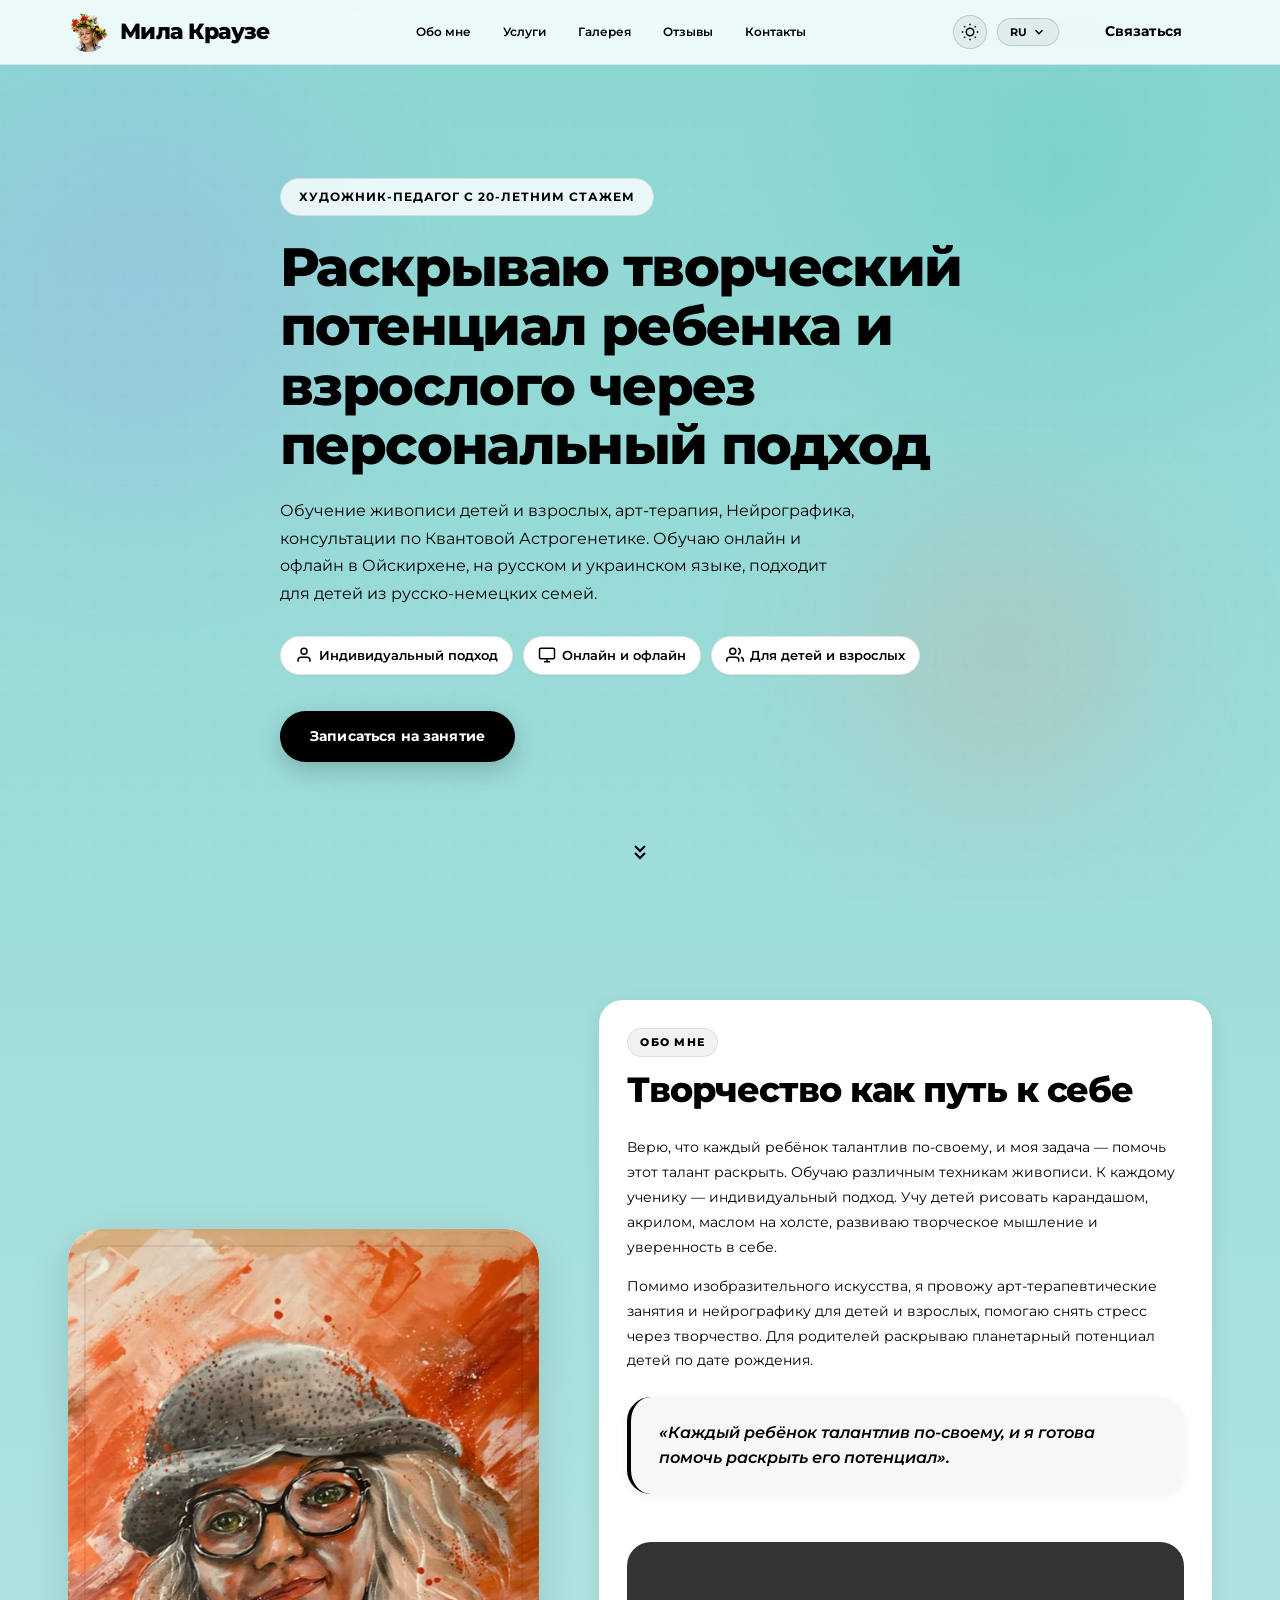
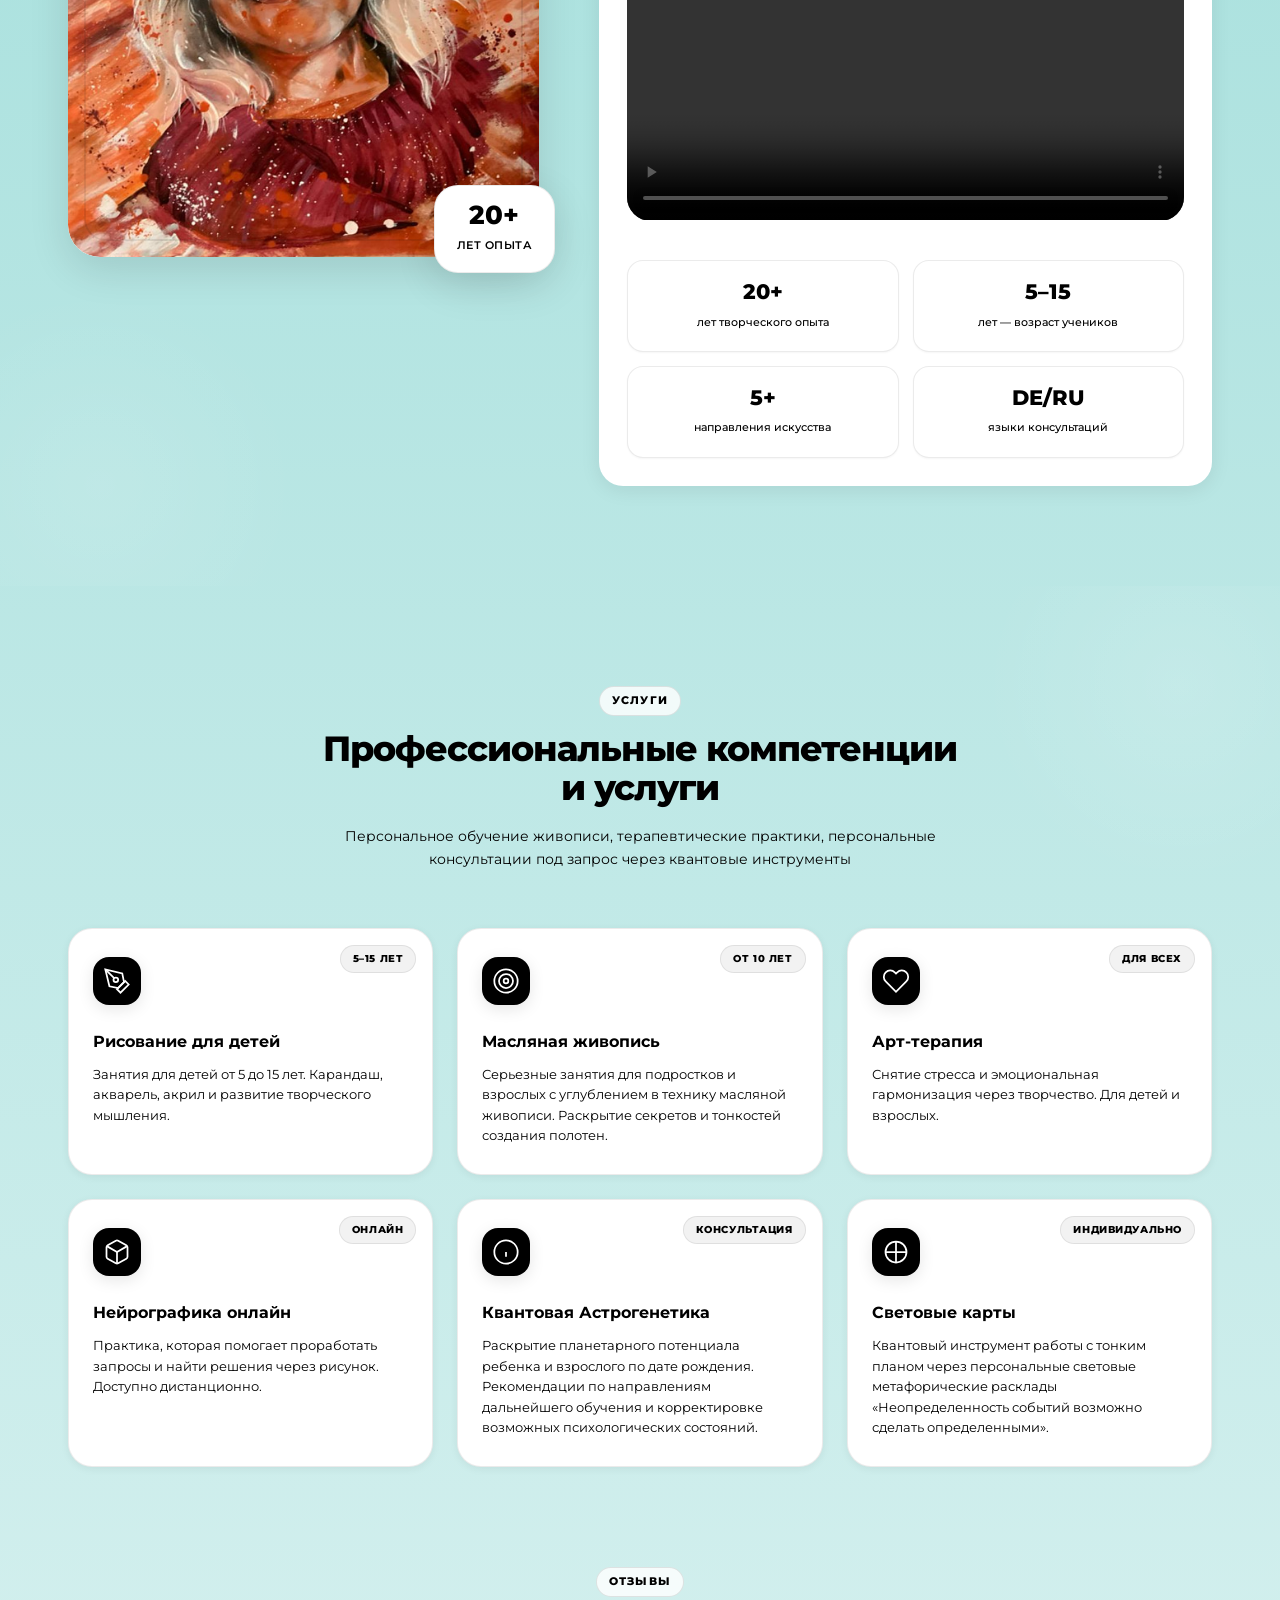
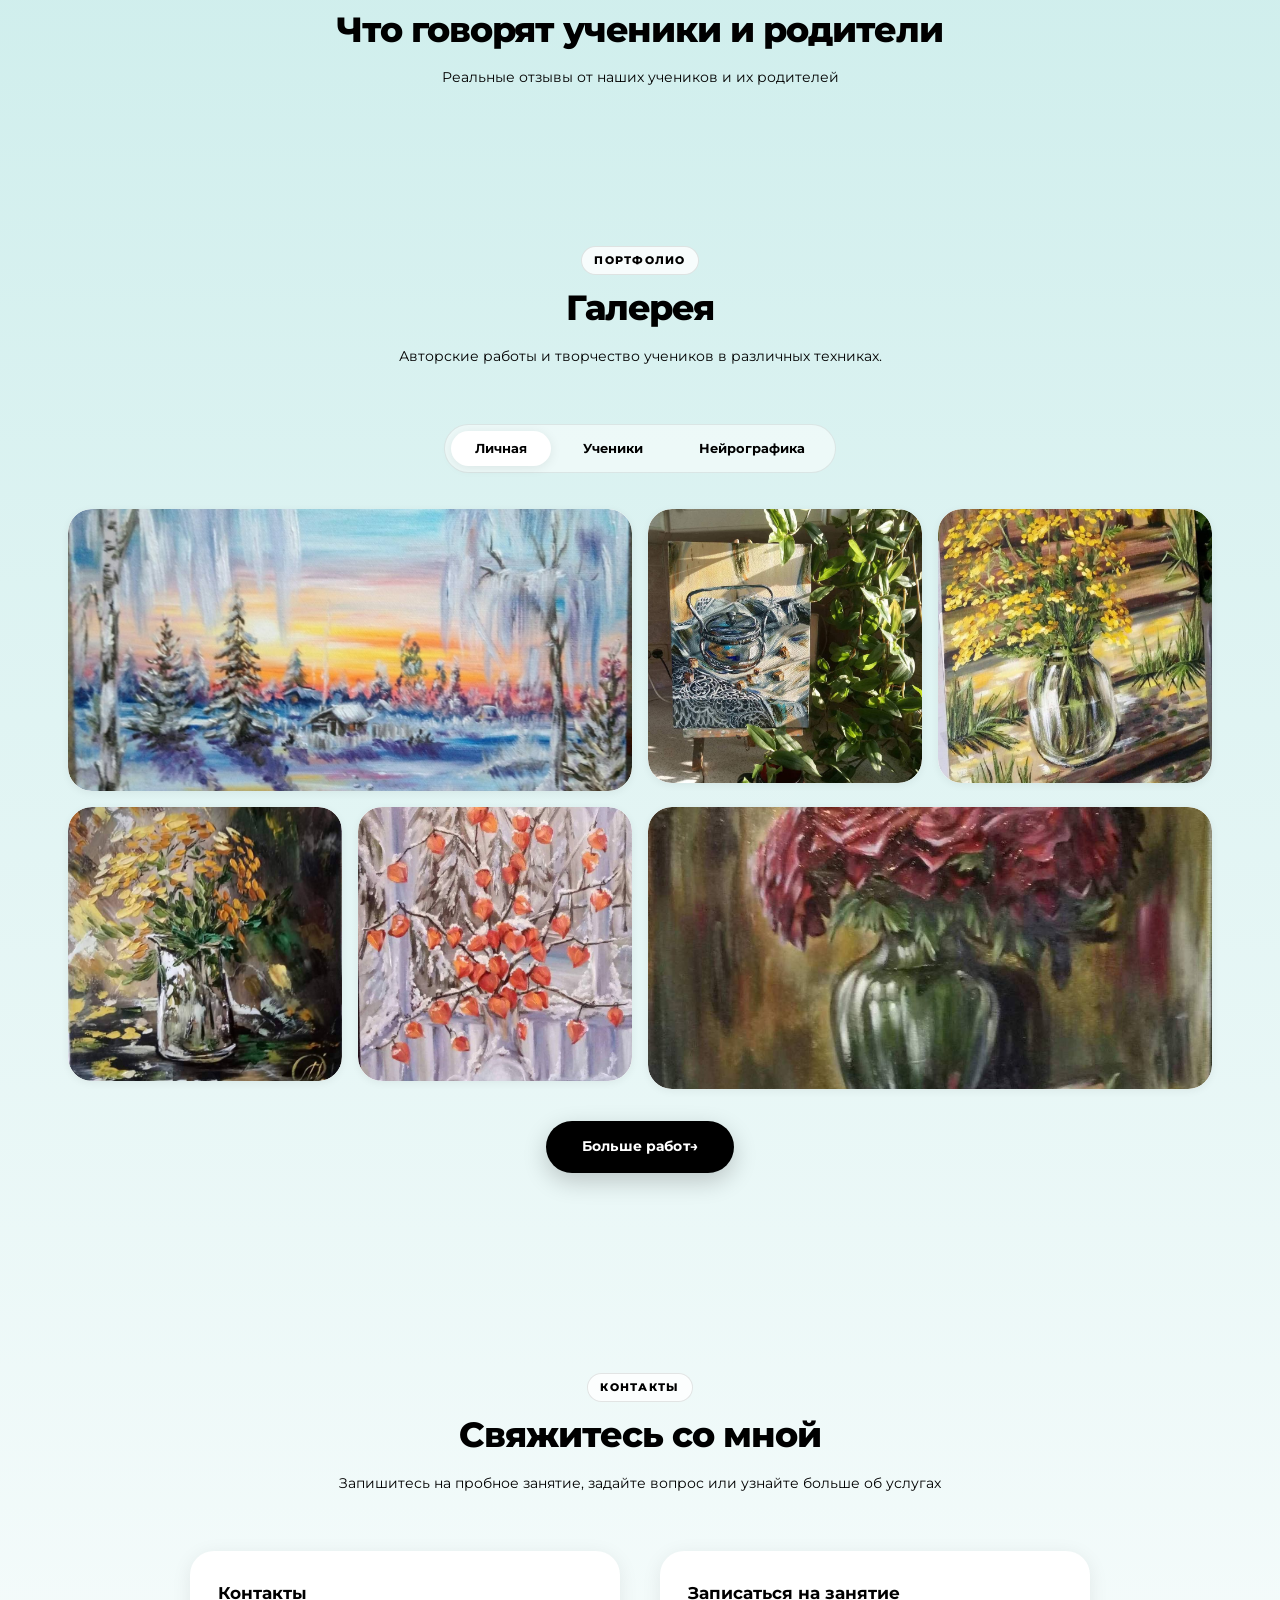
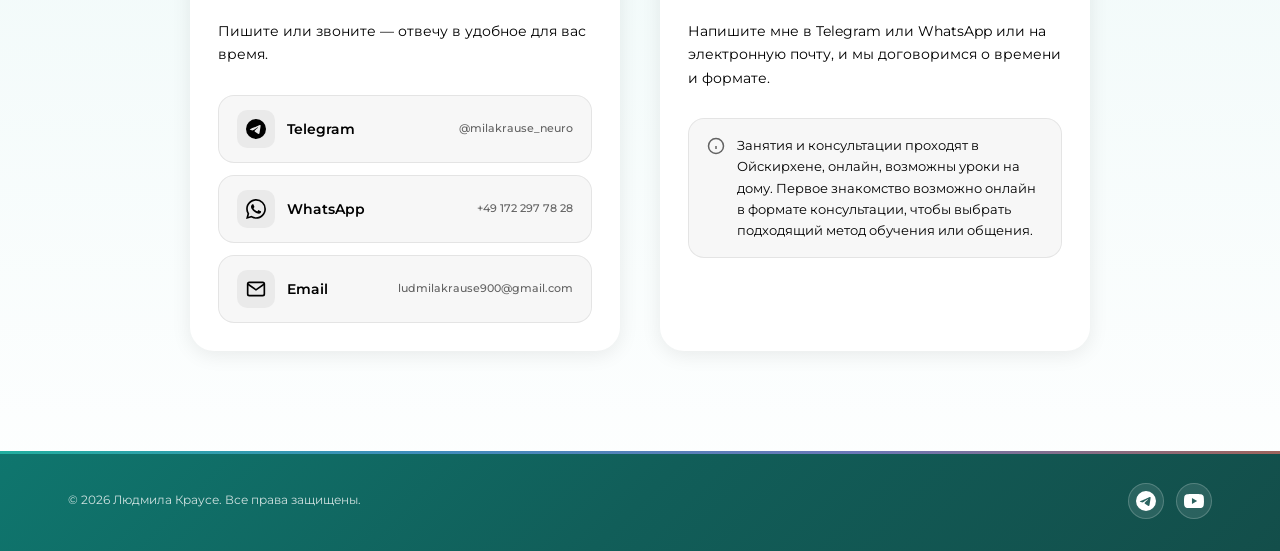
==== index.html @ 632934bf "Update index.html" ====
<!DOCTYPE html>
<html lang="ru">
<head>
    <meta charset="UTF-8">
    <meta name="viewport" content="width=device-width, initial-scale=1.0">
    <title data-i18n="title">Людмила Краусе — Художник, преподаватель, арт-терапевт</title>
    <link rel="preconnect" href="https://fonts.googleapis.com">
    <link rel="preconnect" href="https://fonts.gstatic.com" crossorigin>
    <link href="https://fonts.googleapis.com/css2?family=Montserrat:wght@300;400;500;600;700;800&display=swap" rel="stylesheet">
    <link rel="stylesheet" href="styles.css">
</head>
<body>
    <!-- Header -->
    <header class="header" id="header">
        <div class="container header-inner">
            <a href="#" class="logo">
                <img src="images/logo.jpg" alt="Logo" class="logo-img" id="logoImg" onerror="this.style.display='none'">
                <span class="logo-text" data-i18n="logo">Мила Краузе</span>
            </a>
            <nav class="nav" id="nav">
                <a href="#about" data-i18n="nav_about">Обо мне</a>
                <a href="#services" data-i18n="nav_services">Услуги</a>
                <a href="#gallery" data-i18n="nav_gallery">Галерея</a>
                <a href="#reviews" data-i18n="nav_reviews">Отзывы</a>
                <a href="#contact" data-i18n="nav_contact">Контакты</a>
            </nav>
            <div class="header-right">
                <button type="button" class="theme-toggle" id="themeToggle" aria-label="Toggle theme">
                    <svg class="sun-icon" width="18" height="18" viewBox="0 0 24 24" fill="none" stroke="currentColor" stroke-width="2"><circle cx="12" cy="12" r="5"/><path d="M12 1v2M12 21v2M4.22 4.22l1.42 1.42M18.36 18.36l1.42 1.42M1 12h2M21 12h2M4.22 19.78l1.42-1.42M18.36 5.64l1.42-1.42"/></svg>
                    <svg class="moon-icon" width="18" height="18" viewBox="0 0 24 24" fill="none" stroke="currentColor" stroke-width="2"><path d="M21 12.79A9 9 0 1 1 11.21 3 7 7 0 0 0 21 12.79z"/></svg>
                </button>
                <div class="lang-dropdown">
                    <button type="button" class="lang-switch" id="langSwitch">
                        <span class="lang-current" id="langCurrent">RU</span>
                        <svg width="14" height="14" viewBox="0 0 24 24" fill="none" stroke="currentColor" stroke-width="2.5"><polyline points="6 9 12 15 18 9"/></svg>
                    </button>
                    <div class="lang-menu" id="langMenu">
                        <button type="button" class="lang-option" data-lang="ru">🇷🇺 Русский</button>
                        <button type="button" class="lang-option" data-lang="de">🇩🇪 Deutsch</button>
                    </div>
                </div>
                <a href="#contact" class="btn btn-small btn-header" data-i18n="btn_contact">Связаться</a>
                <button type="button" class="menu-toggle" id="menuToggle" aria-label="Меню">
                    <span></span><span></span><span></span>
                </button>
            </div>
        </div>
    </header>

    <!-- Hero -->
    <section class="hero">
        <div class="hero-gradient"></div>
        <div class="hero-blob hero-blob-1"></div>
        <div class="hero-blob hero-blob-2"></div>
        <div class="hero-pattern"></div>
        <div class="container">
            <div class="hero-content">
                <div class="hero-badge" data-i18n="hero_badge">Художник-педагог с 20-летним стажем</div>
                <h1 class="hero-title" data-i18n="hero_title">Раскрываю творческий потенциал ребенка и взрослого через персональный подход</h1>
                <p class="hero-text" data-i18n="hero_text">Обучение живописи детей и взрослых, арт-терапия, Нейрографика, консультации по Квантовой Астрогенетике. Обучаю онлайн и офлайн в Ойскирхене, на русском и украинском языке, подходит для детей из русско-немецких семей.</p>
                <div class="hero-badges">
                    <div class="badge badge-coral">
                        <svg width="18" height="18" viewBox="0 0 24 24" fill="none" stroke="currentColor" stroke-width="2"><path d="M20 21v-2a4 4 0 0 0-4-4H8a4 4 0 0 0-4 4v2"/><circle cx="12" cy="7" r="4"/></svg>
                        <span data-i18n="badge_1">Индивидуальный подход</span>
                    </div>
                    <div class="badge badge-purple">
                        <svg width="18" height="18" viewBox="0 0 24 24" fill="none" stroke="currentColor" stroke-width="2"><rect x="2" y="3" width="20" height="14" rx="2"/><line x1="8" y1="21" x2="16" y2="21"/><line x1="12" y1="17" x2="12" y2="21"/></svg>
                        <span data-i18n="badge_2">Онлайн и офлайн</span>
                    </div>
                    <div class="badge badge-gold">
                        <svg width="18" height="18" viewBox="0 0 24 24" fill="none" stroke="currentColor" stroke-width="2"><path d="M17 21v-2a4 4 0 0 0-4-4H5a4 4 0 0 0-4 4v2"/><circle cx="9" cy="7" r="4"/><path d="M23 21v-2a4 4 0 0 0-3-3.87"/><path d="M16 3.13a4 4 0 0 1 0 7.75"/></svg>
                        <span data-i18n="badge_3">Для детей и взрослых</span>
                    </div>
                </div>
                <a href="#contact" class="btn btn-primary" data-i18n="btn_cta">Записаться на занятие</a>
            </div>
        </div>
        <div class="hero-scroll">
            <svg width="24" height="24" viewBox="0 0 24 24" fill="none" stroke="currentColor" stroke-width="2"><polyline points="7 13 12 18 17 13"/><polyline points="7 6 12 11 17 6"/></svg>
        </div>
    </section>

    <!-- About -->
    <section class="about" id="about">
        <div class="about-blob"></div>
        <div class="container">
            <div class="about-grid">
                <div class="about-visual">
                    <div class="about-frame" id="aboutFrame">
                        <div class="about-placeholder">
                            <svg width="56" height="56" viewBox="0 0 24 24" fill="none" stroke="currentColor" stroke-width="1"><path d="M20 21v-2a4 4 0 0 0-4-4H8a4 4 0 0 0-4 4v2"/><circle cx="12" cy="7" r="4"/></svg>
                            <span data-i18n="photo_placeholder">Фото художника</span>
                        </div>
                    </div>
                    <div class="about-float-card">
                        <span class="about-float-number">20+</span>
                        <span class="about-float-text" data-i18n="float_years">лет опыта</span>
                    </div>
                </div>
                <div class="about-content">
                    <span class="section-label" data-i18n="about_label">Обо мне</span>
                    <h2 class="section-title" data-i18n="about_title">Творчество как путь к себе</h2>
                    <p data-i18n="about_p1">Верю, что каждый ребёнок талантлив по-своему, и моя задача — помочь этот талант раскрыть. Обучаю различным техникам живописи. К каждому ученику — индивидуальный подход. Учу детей рисовать карандашом, акрилом, маслом на холсте, развиваю творческое мышление и уверенность в себе.</p>
                    <p data-i18n="about_p2">Помимо изобразительного искусства, я провожу арт-терапевтические занятия и нейрографику для детей и взрослых, помогаю снять стресс через творчество. Для родителей раскрываю планетарный потенциал детей по дате рождения.</p>
                    <blockquote data-i18n="quote">«Каждый ребёнок талантлив по-своему, и я готова помочь раскрыть его потенциал».</blockquote>
                    
                    <!-- Video -->
                    <div class="about-video-wrapper">
                        <video id="aboutVideo" controls playsinline preload="metadata" style="width:100%; border-radius: var(--r-lg); margin-top:24px;">
                            <source src="images/movie1.mp4" type="video/mp4" id="videoSource">
                            Ваш браузер не поддерживает видео.
                        </video>
                    </div>
                    
                    <div class="stats">
                        <div class="stat stat-coral">
                            <span class="stat-number">20+</span>
                            <span class="stat-label" data-i18n="stat_1">лет творческого опыта</span>
                        </div>
                        <div class="stat stat-purple">
                            <span class="stat-number">5–15</span>
                            <span class="stat-label" data-i18n="stat_2">лет — возраст учеников</span>
                        </div>
                        <div class="stat stat-gold">
                            <span class="stat-number">5+</span>
                            <span class="stat-label" data-i18n="stat_3">направления искусства</span>
                        </div>
                        <div class="stat stat-blue">
                            <span class="stat-number">DE/RU</span>
                            <span class="stat-label" data-i18n="stat_4">языки консультаций</span>
                        </div>
                    </div>
                </div>
            </div>
        </div>
    </section>

    <!-- Services -->
    <section class="services" id="services">
        <div class="services-blob"></div>
        <div class="container">
            <div class="section-header">
                <span class="section-label" data-i18n="services_label">Услуги</span>
                <h2 class="section-title" data-i18n="services_title">Профессиональные компетенции и услуги</h2>
                <p class="section-subtitle" data-i18n="services_subtitle">Персональное обучение живописи, терапевтические практики, персональные консультации под запрос через квантовые инструменты</p>
            </div>
            <div class="services-grid">
                <div class="service-card">
                    <div class="service-tag" data-i18n="tag_kids">5–15 лет</div>
                    <div class="service-icon service-icon-coral">
                        <svg width="28" height="28" viewBox="0 0 24 24" fill="none" stroke="currentColor" stroke-width="1.5"><path d="M12 19l7-7 3 3-7 7-3-3z"/><path d="M18 13l-1.5-7.5L2 2l3.5 14.5L13 18l5-5z"/><path d="M2 2l7.586 7.586"/><circle cx="11" cy="11" r="2"/></svg>
                    </div>
                    <h3 data-i18n="service_1_title">Рисование для детей</h3>
                    <p data-i18n="service_1_desc">Занятия для детей от 5 до 15 лет. Карандаш, акварель, акрил и развитие творческого мышления.</p>
                </div>
                <div class="service-card">
                    <div class="service-tag" data-i18n="tag_teens">от 10 лет</div>
                    <div class="service-icon service-icon-purple">
                        <svg width="28" height="28" viewBox="0 0 24 24" fill="none" stroke="currentColor" stroke-width="1.5"><circle cx="12" cy="12" r="10"/><circle cx="12" cy="12" r="6"/><circle cx="12" cy="12" r="2"/></svg>
                    </div>
                    <h3 data-i18n="service_2_title">Масляная живопись</h3>
                    <p data-i18n="service_2_desc">Серьезные занятия для подростков и взрослых с углублением в технику масляной живописи. Раскрытие секретов и тонкостей создания полотен.</p>
                </div>
                <div class="service-card">
                    <div class="service-tag" data-i18n="tag_all">для всех</div>
                    <div class="service-icon service-icon-rose">
                        <svg width="28" height="28" viewBox="0 0 24 24" fill="none" stroke="currentColor" stroke-width="1.5"><path d="M20.84 4.61a5.5 5.5 0 0 0-7.78 0L12 5.67l-1.06-1.06a5.5 5.5 0 0 0-7.78 7.78l1.06 1.06L12 21.23l7.78-7.78 1.06-1.06a5.5 5.5 0 0 0 0-7.78z"/></svg>
                    </div>
                    <h3 data-i18n="service_3_title">Арт-терапия</h3>
                    <p data-i18n="service_3_desc">Снятие стресса и эмоциональная гармонизация через творчество. Для детей и взрослых.</p>
                </div>
                <div class="service-card">
                    <div class="service-tag" data-i18n="tag_online">онлайн</div>
                    <div class="service-icon service-icon-blue">
                        <svg width="28" height="28" viewBox="0 0 24 24" fill="none" stroke="currentColor" stroke-width="1.5"><path d="M21 16V8a2 2 0 0 0-1-1.73l-7-4a2 2 0 0 0-2 0l-7 4A2 2 0 0 0 3 8v8a2 2 0 0 0 1 1.73l7 4a2 2 0 0 0 2 0l7-4A2 2 0 0 0 21 16z"/><polyline points="3.27 6.96 12 12.01 20.73 6.96"/><line x1="12" y1="22.08" x2="12" y2="12"/></svg>
                    </div>
                    <h3 data-i18n="service_4_title">Нейрографика онлайн</h3>
                    <p data-i18n="service_4_desc">Практика, которая помогает проработать запросы и найти решения через рисунок. Доступно дистанционно.</p>
                </div>
                <div class="service-card">
                    <div class="service-tag" data-i18n="tag_consult">консультация</div>
                    <div class="service-icon service-icon-gold">
                        <svg width="28" height="28" viewBox="0 0 24 24" fill="none" stroke="currentColor" stroke-width="1.5"><circle cx="12" cy="12" r="10"/><path d="M12 16v-4"/><path d="M12 8h.01"/></svg>
                    </div>
                    <h3 data-i18n="service_5_title">Квантовая Астрогенетика</h3>
                    <p data-i18n="service_5_desc">Раскрытие планетарного потенциала ребенка и взрослого по дате рождения. Рекомендации по направлениям дальнейшего обучения и корректировке возможных психологических состояний.</p>
                </div>
                <div class="service-card">
                    <div class="service-tag" data-i18n="tag_individual">индивидуально</div>
                    <div class="service-icon service-icon-teal">
                        <svg width="28" height="28" viewBox="0 0 24 24" fill="none" stroke="currentColor" stroke-width="1.5"><path d="M12 3v18"/><path d="M3 12h18"/><circle cx="12" cy="12" r="9"/></svg>
                    </div>
                    <h3 data-i18n="service_6_title">Световые карты</h3>
                    <p data-i18n="service_6_desc">Квантовый инструмент работы с тонким планом через персональные световые метафорические расклады «Неопределенность событий возможно сделать определенными».</p>
                </div>
            </div>
        </div>
    </section>

    <!-- Reviews -->
    <section class="reviews" id="reviews">
        <div class="reviews-blob"></div>
        <div class="container">
            <div class="section-header">
                <span class="section-label" data-i18n="reviews_label">Отзывы</span>
                <h2 class="section-title" data-i18n="reviews_title">Что говорят ученики и родители</h2>
                <p class="section-subtitle" data-i18n="reviews_subtitle">Реальные отзывы от наших учеников и их родителей</p>
            </div>
            <div class="reviews-grid" id="reviewsGrid">
                <!-- Отзывы будут вставлены через JavaScript -->
            </div>
        </div>
    </section>

    <!-- Gallery -->
    <section class="gallery" id="gallery">
        <div class="gallery-blob"></div>
        <div class="container">
            <div class="section-header">
                <span class="section-label" data-i18n="gallery_label">Портфолио</span>
                <h2 class="section-title" data-i18n="gallery_title">Галерея</h2>
                <p class="section-subtitle" data-i18n="gallery_subtitle">Авторские работы и творчество учеников в различных техниках.</p>
            </div>
            <div class="gallery-tabs-wrap" id="galleryTabsWrap"></div>
            <div class="gallery-grid" id="galleryGrid"></div>
            <div class="gallery-more-wrap" id="galleryMoreWrap"></div>
        </div>
    </section>

    <!-- Contact -->
    <section class="contact" id="contact">
        <div class="contact-blob"></div>
        <div class="container">
            <div class="section-header">
                <span class="section-label" data-i18n="contact_label">Контакты</span>
                <h2 class="section-title" data-i18n="contact_title">Свяжитесь со мной</h2>
                <p class="section-subtitle" data-i18n="contact_subtitle">Запишитесь на пробное занятие, задайте вопрос или узнайте больше об услугах</p>
            </div>
            <div class="contact-grid">
                <div class="contact-info">
                    <h3 data-i18n="contact_info_title">Контакты</h3>
                    <p data-i18n="contact_info_text">Пишите или звоните — отвечу в удобное для вас время.</p>
                    <div class="contact-links">
                        <a href="https://t.me/milakrause_neuro" target="_blank" class="contact-link contact-link-tg">
                            <span class="contact-link-icon">
                                <svg width="20" height="20" viewBox="0 0 24 24" fill="currentColor"><path d="M11.944 0A12 12 0 0 0 0 12a12 12 0 0 0 12 12 12 12 0 0 0 12-12A12 12 0 0 0 12 0a12 12 0 0 0-.056 0zm4.962 7.224c.1-.002.321.023.465.14a.506.506 0 0 1 .171.325c.016.093.036.306.02.472-.18 1.898-.962 6.502-1.36 8.627-.168.9-.499 1.201-.82 1.23-.696.065-1.225-.46-1.9-.902-1.056-.693-1.653-1.124-2.678-1.8-1.185-.78-.417-1.21.258-1.91.177-.184 3.247-2.977 3.307-3.23.007-.032.014-.15-.056-.212s-.174-.041-.249-.024c-.106.024-1.793 1.14-5.061 3.345-.48.33-.913.49-1.302.48-.428-.008-1.252-.241-1.865-.44-.752-.245-1.349-.374-1.297-.789.027-.216.325-.437.893-.663 3.498-1.524 5.83-2.529 6.998-3.014 3.332-1.386 4.025-1.627 4.476-1.635z"/></svg>
                            </span>
                            <span>Telegram</span>
                            <span class="contact-link-detail">@milakrause_neuro</span>
                        </a>
                        <a href="https://wa.me/491722977828" target="_blank" class="contact-link contact-link-wa">
                            <span class="contact-link-icon">
                                <svg width="20" height="20" viewBox="0 0 24 24" fill="currentColor"><path d="M17.472 14.382c-.297-.149-1.758-.867-2.03-.967-.273-.099-.471-.148-.67.15-.197.297-.767.966-.94 1.164-.173.199-.347.223-.644.075-.297-.15-1.255-.463-2.39-1.475-.883-.788-1.48-1.761-1.653-2.059-.173-.297-.018-.458.13-.606.134-.133.298-.347.446-.52.149-.174.198-.298.298-.497.099-.198.05-.371-.025-.52-.075-.149-.669-1.612-.916-2.207-.242-.579-.487-.5-.669-.51-.173-.008-.371-.01-.57-.01-.198 0-.52.074-.792.372-.272.297-1.04 1.016-1.04 2.479 0 1.462 1.065 2.875 1.213 3.074.149.198 2.096 3.2 5.077 4.487.709.306 1.262.489 1.694.625.712.227 1.36.195 1.871.118.571-.085 1.758-.719 2.006-1.413.248-.694.248-1.289.173-1.413-.074-.124-.272-.198-.57-.347m-5.421 7.403h-.004a9.87 9.87 0 01-5.031-1.378l-.361-.214-3.741.982.998-3.648-.235-.374a9.86 9.86 0 01-1.51-5.26c.001-5.45 4.436-9.884 9.888-9.884 2.64 0 5.122 1.03 6.988 2.898a9.825 9.825 0 012.893 6.994c-.003 5.45-4.437 9.884-9.885 9.884m8.413-18.297A11.815 11.815 0 0012.05 0C5.495 0 .16 5.335.157 11.892c0 2.096.547 4.142 1.588 5.945L.057 24l6.305-1.654a11.882 11.882 0 005.683 1.448h.005c6.554 0 11.89-5.335 11.893-11.893a11.821 11.821 0 00-3.48-8.413z"/></svg>
                            </span>
                            <span>WhatsApp</span>
                            <span class="contact-link-detail">+49 172 297 78 28</span>
                        </a>
                        <a href="mailto:ludmilakrause900@gmail.com" class="contact-link contact-link-email" onclick="copyEmail(event)">
                            <span class="contact-link-icon">
                                <svg width="20" height="20" viewBox="0 0 24 24" fill="none" stroke="currentColor" stroke-width="2"><path d="M4 4h16c1.1 0 2 .9 2 2v12c0 1.1-.9 2-2 2H4c-1.1 0-2-.9-2-2V6c0-1.1.9-2 2-2z"/><polyline points="22,6 12,13 2,6"/></svg>
                            </span>
                            <span>Email</span>
                            <span class="contact-link-detail" id="emailText">ludmilakrause900@gmail.com</span>
                            <span class="copy-tooltip" id="emailTooltip">Скопировано!</span>
                        </a>
                    </div>
                </div>
                <div class="contact-form-wrap">
                    <h3 data-i18n="form_title">Записаться на занятие</h3>
                    <p data-i18n="form_text">Напишите мне в Telegram или WhatsApp или на электронную почту, и мы договоримся о времени и формате.</p>
                    <div class="contact-note">
                        <svg width="18" height="18" viewBox="0 0 24 24" fill="none" stroke="currentColor" stroke-width="2"><circle cx="12" cy="12" r="10"/><path d="M12 16v-4"/><path d="M12 8h.01"/></svg>
                        <span data-i18n="form_note">Занятия и консультации проходят в Ойскирхене, онлайн, возможны уроки на дому. Первое знакомство возможно онлайн в формате консультации, чтобы выбрать подходящий метод обучения или общения.</span>
                    </div>
                </div>
            </div>
        </div>
    </section>

    <!-- Footer -->
    <footer class="footer" id="footer">
        <div class="container">
            <div class="footer-inner">
                <p data-i18n="footer_text">© 2026 Людмила Краусе. Все права защищены.</p>
                <div class="footer-socials">
                    <a href="https://t.me/milakrause_neuro" target="_blank" class="footer-social" aria-label="Telegram">
                        <svg width="20" height="20" viewBox="0 0 24 24" fill="currentColor"><path d="M11.944 0A12 12 0 0 0 0 12a12 12 0 0 0 12 12 12 12 0 0 0 12-12A12 12 0 0 0 12 0a12 12 0 0 0-.056 0zm4.962 7.224c.1-.002.321.023.465.14a.506.506 0 0 1 .171.325c.016.093.036.306.02.472-.18 1.898-.962 6.502-1.36 8.627-.168.9-.499 1.201-.82 1.23-.696.065-1.225-.46-1.9-.902-1.056-.693-1.653-1.124-2.678-1.8-1.185-.78-.417-1.21.258-1.91.177-.184 3.247-2.977 3.307-3.23.007-.032.014-.15-.056-.212s-.174-.041-.249-.024c-.106.024-1.793 1.14-5.061 3.345-.48.33-.913.49-1.302.48-.428-.008-1.252-.241-1.865-.44-.752-.245-1.349-.374-1.297-.789.027-.216.325-.437.893-.663 3.498-1.524 5.83-2.529 6.998-3.014 3.332-1.386 4.025-1.627 4.476-1.635z"/></svg>
                    </a>
                    <a href="https://youtube.com/@mila-blogerscha-na-velike?si=p_dONf7LQTGXQcqg" target="_blank" class="footer-social" aria-label="YouTube">
                        <svg width="20" height="20" viewBox="0 0 24 24" fill="currentColor"><path d="M23.498 6.186a3.016 3.016 0 0 0-2.122-2.136C19.505 3.545 12 3.545 12 3.545s-7.505 0-9.377.505A3.017 3.017 0 0 0 .502 6.186C0 8.07 0 12 0 12s0 3.93.502 5.814a3.016 3.016 0 0 0 2.122 2.136c1.871.505 9.376.505 9.376.505s7.505 0 9.377-.505a3.015 3.015 0 0 0 2.122-2.136C24 15.93 24 12 24 12s0-3.93-.502-5.814zM9.545 15.568V8.432L15.818 12l-6.273 3.568z"/></svg>
                    </a>
                </div>
            </div>
        </div>
    </footer>

    <script src="script.js"></script>
</body>
</html>
---- styles.css ----
/* ============================================
   Людмила Краусе — Художник, преподаватель
   Montserrat | Бирюзовый + цвета | RU/DE | Тёмная тема
   МИНИМАЛИСТИЧНЫЙ СТИЛЬ – ВСЕ ТЕКСТЫ ЧЁРНЫЕ
   ГРАДИЕНТ СЛЕВА СВЕРХУ ВНИЗ
   ============================================ */

*, *::before, *::after { margin: 0; padding: 0; box-sizing: border-box; }

:root {
    /* Бирюзовая палитра */
    --teal-50: #f0fdfa; --teal-100: #ccfbf1; --teal-200: #99f6e4;
    --teal-300: #5eead4; --teal-400: #2dd4bf; --teal-500: #14b8a6;
    --teal-600: #0d9488; --teal-700: #0f766e; --teal-800: #115e59; --teal-900: #134e4a;

    /* Дополнительные цвета */
    --coral: #f97066; --coral-light: #fff1ef; --coral-bg: #fef3f2;
    --purple: #a78bfa; --purple-light: #f5f3ff; --purple-bg: #ede9fe;
    --rose: #fb7185; --rose-light: #fff1f2; --rose-bg: #ffe4e6;
    --gold: #f59e0b; --gold-light: #fffbeb; --gold-bg: #fef3c7;
    --blue: #60a5fa; --blue-light: #eff6ff; --blue-bg: #dbeafe;
    --emerald: #34d399; --emerald-light: #ecfdf5; --emerald-bg: #d1fae5;
    --indigo: #818cf8; --indigo-light: #eef2ff; --indigo-bg: #e0e7ff;
    --amber: #fbbf24; --amber-light: #fffbeb; --amber-bg: #fef3c7;

    /* Slate */
    --slate-50: #f8fafc; --slate-100: #f1f5f9; --slate-200: #e2e8f0;
    --slate-300: #cbd5e1; --slate-400: #94a3b8; --slate-500: #64748b;
    --slate-600: #475569; --slate-700: #334155; --slate-800: #1e293b; --slate-900: #0f172a;

    --white: #ffffff; --black: #000000;

    /* Тёмная тема — серые + бирюзовый */
    --dark-bg: #0a0a0f;
    --dark-surface: #13131f;
    --dark-surface-2: #1a1a2e;
    --dark-border: #2a2a3e;
    --dark-text: #e2e8f0;
    --dark-text-dim: #94a3b8;

    /* Градиенты */
    --gradient-teal: linear-gradient(135deg, var(--teal-500) 0%, var(--teal-700) 100%);
    --gradient-coral: linear-gradient(135deg, var(--coral) 0%, var(--rose) 100%);
    --gradient-purple: linear-gradient(135deg, var(--purple) 0%, var(--indigo) 100%);
    --gradient-gold: linear-gradient(135deg, var(--gold) 0%, var(--amber) 100%);
    --gradient-blue: linear-gradient(135deg, var(--blue) 0%, var(--teal-400) 100%);
    --gradient-footer: linear-gradient(135deg, var(--teal-700) 0%, var(--teal-800) 50%, var(--teal-900) 100%);
    --gradient-rainbow: linear-gradient(135deg, var(--teal-400), var(--blue), var(--purple), var(--coral));

    /* Тени */
    --shadow-xs: 0 1px 2px rgba(0,0,0,0.04);
    --shadow-sm: 0 2px 8px rgba(0,0,0,0.06);
    --shadow-md: 0 4px 20px rgba(0,0,0,0.08);
    --shadow-lg: 0 12px 40px rgba(0,0,0,0.12);
    --shadow-glow: 0 0 40px rgba(20,184,166,0.15);
    --shadow-glow-sm: 0 0 20px rgba(20,184,166,0.1);
    --shadow-coral: 0 4px 16px rgba(249,112,102,0.25);
    --shadow-purple: 0 4px 16px rgba(167,139,250,0.25);
    --shadow-gold: 0 4px 16px rgba(245,158,11,0.25);
    --shadow-blue: 0 4px 16px rgba(96,165,250,0.25);

    /* Радиусы */
    --r-sm: 10px; --r-md: 16px; --r-lg: 24px; --r-xl: 32px; --r-full: 9999px;

    /* Переходы */
    --t: all 0.3s cubic-bezier(0.4, 0, 0.2, 1);
    --t-slow: all 0.5s cubic-bezier(0.4, 0, 0.2, 1);

    /* ===== ФОН САЙТА – ГРАДИЕНТ СЛЕВА СВЕРХУ ВНИЗ ===== */
    --bg-primary: linear-gradient(180deg, #8bd6d2 0%, #ffffff 100%);
    --bg-surface: #ffffff;
}

/* ============================================
   БАЗА
   ============================================ */
html { font-size: 15px; scroll-behavior: smooth; }

body {
    font-family: 'Montserrat', -apple-system, BlinkMacSystemFont, sans-serif;
    background: var(--bg-primary);
    color: var(--black);
    line-height: 1.65;
    -webkit-font-smoothing: antialiased;
    overflow-x: hidden;
    transition: background 0.4s ease, color 0.4s ease;
    min-height: 100vh;
}

.container { max-width: 1200px; margin: 0 auto; padding: 0 28px; }

/* ============================================
   HEADER (светлая тема) — полупрозрачная шапка
   ============================================ */
.header {
    position: fixed; top: 0; left: 0; right: 0; z-index: 1000;
    background: rgba(255,255,255,0.85);
    backdrop-filter: blur(16px) saturate(1.2);
    -webkit-backdrop-filter: blur(16px) saturate(1.2);
    border-bottom: 1px solid rgba(0,0,0,0.08);
    transition: var(--t);
}
.header.scrolled {
    background: rgba(255,255,255,0.95);
    box-shadow: var(--shadow-sm);
}

.header-inner { display: flex; align-items: center; justify-content: space-between; height: 64px; }

.logo {
    display: flex; align-items: center; gap: 12px;
    font-family: 'Montserrat', sans-serif;
    font-size: 1.45rem; font-weight: 800;
    color: var(--black);
    text-decoration: none;
    letter-spacing: -0.03em; white-space: nowrap;
}
.logo-img {
    width: 40px; height: 40px; border-radius: 50%;
    object-fit: cover; border: none;
    flex-shrink: 0;
}

.nav { display: flex; gap: 32px; }
.nav a {
    font-size: 0.82rem; font-weight: 600;
    color: var(--black);
    text-decoration: none; transition: var(--t); position: relative; padding: 4px 0;
}
.nav a::after {
    content: ''; position: absolute; bottom: 0; left: 0; width: 0; height: 2.5px;
    background: var(--black); border-radius: 2px; transition: var(--t);
}
.nav a:hover { opacity: 0.6; }
.nav a:hover::after { width: 100%; }

.header-right { display: flex; align-items: center; gap: 10px; }

.btn-small {
    display: inline-flex; align-items: center; justify-content: center;
    padding: 2px 6px; font-family: 'Montserrat', sans-serif;
    font-size: 0.5rem; font-weight: 700; border-radius: var(--r-full);
    text-decoration: none; cursor: pointer; transition: var(--t);
    border: 1px solid var(--black);
    background: transparent; color: var(--black);
    box-shadow: none;
    white-space: nowrap;
    margin-left: 6px;
    letter-spacing: 0.02em;
}
.btn-small:hover {
    background: rgba(0,0,0,0.05);
    border-color: var(--black);
    color: var(--black);
}

.theme-toggle {
    display: flex; align-items: center; justify-content: center;
    width: 34px; height: 34px; border-radius: 50%;
    background: rgba(0,0,0,0.05);
    border: 1.5px solid rgba(0,0,0,0.15);
    color: var(--black);
    cursor: pointer; transition: var(--t);
    position: relative; overflow: hidden;
}
.theme-toggle:hover { background: rgba(0,0,0,0.1); border-color: rgba(0,0,0,0.3); transform: rotate(15deg); }
.theme-toggle .sun-icon, .theme-toggle .moon-icon { position: absolute; transition: var(--t); }
.theme-toggle .sun-icon { opacity: 1; transform: scale(1); }
.theme-toggle .moon-icon { opacity: 0; transform: scale(0.5); }
body.dark-theme .theme-toggle .sun-icon { opacity: 0; transform: scale(0.5); }
body.dark-theme .theme-toggle .moon-icon { opacity: 1; transform: scale(1); }

.lang-dropdown { position: relative; }
.lang-switch {
    display: flex; align-items: center; gap: 5px;
    padding: 6px 12px; background: rgba(0,0,0,0.05);
    border: 1.5px solid rgba(0,0,0,0.15);
    border-radius: var(--r-full);
    font-family: 'Montserrat', sans-serif; font-size: 0.72rem; font-weight: 700;
    color: var(--black);
    cursor: pointer; transition: var(--t);
}
.lang-switch:hover { background: rgba(0,0,0,0.1); border-color: rgba(0,0,0,0.3); }
.lang-switch svg { transition: var(--t); }
.lang-switch.open svg { transform: rotate(180deg); }

.lang-menu {
    position: absolute; top: calc(100% + 8px); right: 0;
    background: var(--bg-surface);
    border: 1px solid rgba(0,0,0,0.1);
    border-radius: var(--r-md);
    box-shadow: var(--shadow-lg);
    padding: 6px; min-width: 160px; opacity: 0; visibility: hidden;
    transform: translateY(-8px); transition: var(--t); z-index: 1001;
}
.lang-menu.open { opacity: 1; visibility: visible; transform: translateY(0); }

.lang-option {
    display: flex; align-items: center; gap: 10px; width: 100%;
    padding: 10px 14px; border: none; border-radius: var(--r-sm);
    background: none; font-family: 'Montserrat', sans-serif;
    font-size: 0.85rem; font-weight: 600; color: var(--black);
    cursor: pointer; transition: var(--t); text-align: left;
}
.lang-option:hover { background: rgba(0,0,0,0.05); color: var(--black); }
.lang-option.active { background: rgba(0,0,0,0.08); color: var(--black); }

.menu-toggle {
    display: none; flex-direction: column; gap: 5px;
    background: none; border: none; cursor: pointer; padding: 6px;
}
.menu-toggle span { display: block; width: 22px; height: 2.5px; background: var(--black); border-radius: 2px; transition: var(--t); }

/* ============================================
   HERO — прозрачный, использует общий фон
   ============================================ */
.hero {
    position: relative; padding: 140px 0 100px; overflow: hidden;
    background: transparent;
    min-height: 100vh; display: flex; align-items: center;
}
.hero-gradient {
    position: absolute; top: -20%; right: -10%; width: 700px; height: 700px;
    background: radial-gradient(circle, rgba(20,184,166,0.15) 0%, transparent 65%);
    pointer-events: none;
}
.hero-blob {
    position: absolute; border-radius: 50%; filter: blur(80px); pointer-events: none; opacity: 0.2;
}
.hero-blob-1 { width: 400px; height: 400px; background: var(--purple); top: 10%; left: -5%; }
.hero-blob-2 { width: 300px; height: 300px; background: var(--coral); bottom: 10%; right: 10%; opacity: 0.15; }
.hero-pattern {
    position: absolute; inset: 0; opacity: 0.02;
    background-image: url("data:image/svg+xml,%3Csvg width='60' height='60' viewBox='0 0 60 60' xmlns='http://www.w3.org/2000/svg'%3E%3Cg fill='none' fill-rule='evenodd'%3E%3Cg fill='%230d9488' fill-opacity='1'%3E%3Cpath d='M36 34v-4h-2v4h-4v2h4v4h2v-4h4v-2h-4zm0-30V0h-2v4h-4v2h4v4h2V6h4V4h-4zM6 34v-4H4v4H0v2h4v4h2v-4h4v-2H6zM6 4V0H4v4H0v2h4v4h2V6h4V4H6z'/%3E%3C/g%3E%3C/g%3E%3C/svg%3E");
    pointer-events: none;
}
.hero-content { max-width: 720px; position: relative; z-index: 1; }

.hero-badge {
    display: inline-flex; align-items: center; gap: 8px;
    padding: 8px 18px; background: rgba(255,255,255,0.8);
    border: 1px solid rgba(0,0,0,0.1);
    border-radius: var(--r-full);
    font-size: 0.8rem; font-weight: 700; text-transform: uppercase;
    letter-spacing: 0.08em; color: var(--black);
    margin-bottom: 22px;
    backdrop-filter: blur(8px);
}
.hero-title {
    font-family: 'Montserrat', sans-serif; font-size: clamp(2.2rem, 5vw, 3.6rem);
    font-weight: 800; line-height: 1.1; color: var(--black);
    margin-bottom: 22px; letter-spacing: -0.03em;
}
.hero-text {
    font-size: 1.05rem; color: var(--black);
    line-height: 1.75; margin-bottom: 28px; max-width: 580px; font-weight: 400;
}

.hero-badges { display: flex; flex-wrap: wrap; gap: 10px; margin-bottom: 36px; }

.badge {
    display: inline-flex; align-items: center; gap: 6px;
    padding: 8px 14px; background: var(--bg-surface);
    border: 1px solid rgba(0,0,0,0.1);
    border-radius: var(--r-full);
    font-size: 0.85rem; font-weight: 600; color: var(--black);
    box-shadow: var(--shadow-xs); transition: var(--t);
}
.badge:hover { transform: translateY(-2px); box-shadow: var(--shadow-sm); }
.badge svg { flex-shrink: 0; }

.badge-coral { border-color: rgba(0,0,0,0.1); }
.badge-coral svg { color: var(--black); }
.badge-coral:hover { border-color: var(--black); }

.badge-purple { border-color: rgba(0,0,0,0.1); }
.badge-purple svg { color: var(--black); }
.badge-purple:hover { border-color: var(--black); }

.badge-gold { border-color: rgba(0,0,0,0.1); }
.badge-gold svg { color: var(--black); }
.badge-gold:hover { border-color: var(--black); }

.btn {
    display: inline-flex; align-items: center; justify-content: center;
    padding: 14px 30px; font-family: 'Montserrat', sans-serif;
    font-size: 0.95rem; font-weight: 700; border-radius: var(--r-full);
    text-decoration: none; cursor: pointer; transition: var(--t); border: none; letter-spacing: 0.01em;
}
.btn-primary {
    background: var(--black);
    color: var(--white);
    box-shadow: 0 8px 24px rgba(0,0,0,0.2);
    position: relative; overflow: hidden;
}
.btn-primary::before {
    content: ''; position: absolute; inset: 0;
    background: linear-gradient(135deg, rgba(255,255,255,0.15) 0%, transparent 50%);
    opacity: 0; transition: var(--t);
}
.btn-primary:hover { transform: translateY(-3px); box-shadow: 0 12px 32px rgba(0,0,0,0.3); }
.btn-primary:hover::before { opacity: 1; }

.hero-scroll {
    position: absolute; bottom: 28px; left: 50%; transform: translateX(-50%);
    color: var(--black); animation: bounce 2s infinite; cursor: pointer;
}
@keyframes bounce {
    0%, 20%, 50%, 80%, 100% { transform: translateX(-50%) translateY(0); }
    40% { transform: translateX(-50%) translateY(-10px); }
    60% { transform: translateX(-50%) translateY(-5px); }
}

/* ============================================
   SECTIONS COMMON — ВСЕ ТЕКСТЫ ЧЁРНЫЕ
   ============================================ */
.section-header { text-align: center; max-width: 640px; margin: 0 auto 56px; }
.section-label {
    display: inline-block; font-size: 0.7rem; font-weight: 800;
    text-transform: uppercase; letter-spacing: 0.12em;
    color: var(--black);
    margin-bottom: 14px; padding: 5px 12px;
    background: rgba(255,255,255,0.8);
    border-radius: var(--r-full);
    border: 1px solid rgba(0,0,0,0.1);
}
.section-title {
    font-family: 'Montserrat', sans-serif; font-size: clamp(1.6rem, 3.5vw, 2.3rem);
    font-weight: 800;
    color: var(--black);
    margin-bottom: 16px;
    letter-spacing: -0.03em; line-height: 1.15;
}
.section-subtitle {
    font-size: 0.95rem;
    color: var(--black);
    line-height: 1.65; font-weight: 400;
}

/* ============================================
   SERVICES
   ============================================ */
.services { padding: 100px 0; position: relative; overflow: hidden; background: transparent; }
.services-blob {
    position: absolute; top: -100px; right: -100px; width: 400px; height: 400px;
    background: radial-gradient(circle, rgba(255,255,255,0.2) 0%, transparent 70%);
    pointer-events: none; opacity: 0.6;
}
.services-grid { display: grid; grid-template-columns: repeat(3, 1fr); gap: 24px; }

.service-card {
    position: relative; padding: 28px 24px;
    background: var(--bg-surface);
    border: 1px solid rgba(0,0,0,0.08);
    border-radius: var(--r-lg);
    transition: var(--t-slow);
    overflow: hidden;
    box-shadow: var(--shadow-sm);
}
.service-card::before {
    content: ''; position: absolute; top: 0; left: 0; right: 0; height: 3px;
    background: var(--black); transform: scaleX(0); transform-origin: left;
    transition: var(--t-slow);
}
.service-card:hover { transform: translateY(-8px); box-shadow: var(--shadow-lg); border-color: rgba(0,0,0,0.15); }
.service-card:hover::before { transform: scaleX(1); }

.service-tag {
    position: absolute; top: 16px; right: 16px; font-size: 0.65rem; font-weight: 800;
    text-transform: uppercase; letter-spacing: 0.06em; color: var(--black);
    background: rgba(0,0,0,0.05);
    padding: 5px 12px; border-radius: var(--r-full); border: 1px solid rgba(0,0,0,0.08);
}
.service-icon {
    width: 48px; height: 48px; display: flex; align-items: center; justify-content: center;
    border-radius: var(--r-md); color: var(--white); margin-bottom: 24px;
    box-shadow: 0 4px 16px rgba(0,0,0,0.1);
}
.service-icon-coral { background: var(--black); }
.service-icon-purple { background: var(--black); }
.service-icon-rose { background: var(--black); }
.service-icon-blue { background: var(--black); }
.service-icon-gold { background: var(--black); }
.service-icon-teal { background: var(--black); }

.service-card h3 { font-family: 'Montserrat', sans-serif; font-size: 1.05rem; font-weight: 700; margin-bottom: 10px; color: var(--black); }
.service-card p { font-size: 0.85rem; color: var(--black); line-height: 1.6; font-weight: 400; }

/* ============================================
   ABOUT
   ============================================ */
.about { padding: 100px 0; position: relative; overflow: hidden; background: transparent; }
.about-blob {
    position: absolute; bottom: -100px; left: -100px; width: 400px; height: 400px;
    background: radial-gradient(circle, rgba(255,255,255,0.2) 0%, transparent 70%);
    pointer-events: none; opacity: 0.5;
}
.about-grid { display: grid; grid-template-columns: 1fr 1.3fr; gap: 60px; align-items: center; position: relative; z-index: 1; }

.about-visual { position: relative; }
.about-frame {
    position: relative; border-radius: var(--r-xl); overflow: hidden;
    background: linear-gradient(135deg, var(--teal-100), var(--teal-50), var(--purple-light));
    aspect-ratio: 3/4; display: flex; align-items: center; justify-content: center;
    box-shadow: var(--shadow-lg);
}
.about-frame::after {
    content: ''; position: absolute; inset: 16px; border: 2px solid rgba(0,0,0,0.08);
    border-radius: calc(var(--r-xl) - 10px); pointer-events: none;
}
.about-placeholder { display: flex; flex-direction: column; align-items: center; gap: 10px; color: var(--black); opacity: 0.3; }
.about-placeholder span { font-size: 0.78rem; font-weight: 600; color: var(--black); }

.about-float-card {
    position: absolute; bottom: -16px; right: -16px; background: var(--bg-surface);
    padding: 16px 22px; border-radius: var(--r-lg);
    box-shadow: var(--shadow-lg); text-align: center; border: 1px solid rgba(0,0,0,0.08);
}
.about-float-number {
    display: block; font-family: 'Montserrat', sans-serif; font-size: 1.7rem; font-weight: 800;
    color: var(--black);
    margin-bottom: 4px; line-height: 1;
}
.about-float-text { font-size: 0.7rem; font-weight: 600; color: var(--black); text-transform: uppercase; letter-spacing: 0.05em; }

.about-content {
    background: var(--bg-surface);
    border-radius: var(--r-lg);
    padding: 28px;
    box-shadow: var(--shadow-md);
}
.about-content .section-title {
    color: var(--black);
    text-align: left;
    margin-bottom: 24px;
}
.about-content .section-label {
    color: var(--black);
    background: rgba(0,0,0,0.05);
    border-color: rgba(0,0,0,0.08);
}
.about-content p { font-size: 0.95rem; color: var(--black); line-height: 1.75; margin-bottom: 14px; font-weight: 400; }
.about-content blockquote {
    font-family: 'Montserrat', sans-serif; font-size: 1.05rem; font-weight: 600; font-style: italic;
    color: var(--black); padding: 24px 28px; background: rgba(0,0,0,0.03);
    border-radius: var(--r-lg); margin: 24px 0; line-height: 1.55;
    border-left: 4px solid var(--black); box-shadow: var(--shadow-sm);
}

.stats { display: grid; grid-template-columns: repeat(2, 1fr); gap: 14px; margin-top: 32px; }
.stat {
    padding: 18px 16px; background: var(--bg-surface);
    border: 1px solid rgba(0,0,0,0.08);
    border-radius: var(--r-md);
    text-align: center; transition: var(--t);
    box-shadow: var(--shadow-xs);
}
.stat:hover { border-color: rgba(0,0,0,0.2); box-shadow: var(--shadow-sm); transform: translateY(-2px); }
.stat-number {
    display: block; font-family: 'Montserrat', sans-serif; font-size: 1.4rem; font-weight: 800;
    color: var(--black);
    margin-bottom: 4px; line-height: 1.2;
}
.stat-label { font-size: 0.72rem; color: var(--black); line-height: 1.4; font-weight: 500; }

.stat-coral:hover { border-color: rgba(0,0,0,0.2); }
.stat-purple:hover { border-color: rgba(0,0,0,0.2); }
.stat-gold:hover { border-color: rgba(0,0,0,0.2); }
.stat-blue:hover { border-color: rgba(0,0,0,0.2); }

/* ============================================
   GALLERY
   ============================================ */
.gallery { padding: 100px 0; position: relative; overflow: hidden; background: transparent; }
.gallery-blob {
    position: absolute; top: 50%; left: 50%; transform: translate(-50%, -50%);
    width: 500px; height: 500px;
    background: radial-gradient(circle, rgba(255,255,255,0.15) 0%, transparent 70%);
    pointer-events: none; opacity: 0.4;
}
.gallery-grid { display: grid; grid-template-columns: repeat(4, 1fr); gap: 16px; }
.gallery-item {
    position: relative; border-radius: var(--r-lg); overflow: hidden;
    aspect-ratio: 1; background: var(--bg-surface);
    transition: var(--t-slow); cursor: pointer;
    box-shadow: var(--shadow-sm);
}
.gallery-item-wide { grid-column: span 2; aspect-ratio: 2/1; }
.gallery-item:hover { transform: scale(1.03) translateY(-4px); box-shadow: var(--shadow-lg); }
.gallery-item::after {
    content: ''; position: absolute; inset: 0; background: var(--gradient-rainbow);
    opacity: 0; transition: var(--t); mix-blend-mode: multiply;
}
.gallery-item:hover::after { opacity: 0.08; }

.gallery-placeholder {
    position: absolute; inset: 0; display: flex; flex-direction: column;
    align-items: center; justify-content: center; gap: 6px;
    color: var(--black); opacity: 0.3; transition: var(--t);
}
.gallery-item:hover .gallery-placeholder { opacity: 0.15; }
.gallery-placeholder span { font-size: 0.72rem; font-weight: 600; }

.gallery-tabs-wrap {
    display: flex;
    justify-content: center;
    margin-bottom: 36px;
}
.gallery-tabs {
    display: flex;
    gap: 8px;
    background: rgba(255,255,255,0.5);
    padding: 6px;
    border-radius: var(--r-full);
    border: 1px solid rgba(0,0,0,0.08);
    flex-wrap: wrap;
    justify-content: center;
}
.gallery-tab {
    padding: 10px 24px;
    border: none;
    border-radius: var(--r-full);
    font-family: 'Montserrat', sans-serif;
    font-size: 0.85rem;
    font-weight: 700;
    color: var(--black);
    background: transparent;
    cursor: pointer;
    transition: var(--t);
    white-space: nowrap;
}
.gallery-tab:hover {
    background: rgba(255,255,255,0.7);
    color: var(--black);
}
.gallery-tab.active {
    background: var(--bg-surface);
    color: var(--black);
    box-shadow: 0 2px 12px rgba(0,0,0,0.08);
}

/* ============================================
   CONTACT
   ============================================ */
.contact { padding: 100px 0; position: relative; overflow: hidden; background: transparent; }
.contact-blob {
    position: absolute; bottom: -100px; right: -100px; width: 400px; height: 400px;
    background: radial-gradient(circle, rgba(255,255,255,0.2) 0%, transparent 70%);
    pointer-events: none; opacity: 0.5;
}
.contact-grid { display: grid; grid-template-columns: 1fr 1fr; gap: 40px; max-width: 900px; margin: 0 auto; position: relative; z-index: 1; }

.contact-info, .contact-form-wrap {
    background: var(--bg-surface);
    border-radius: var(--r-lg);
    padding: 28px;
    box-shadow: var(--shadow-md);
}
.contact-info h3, .contact-form-wrap h3 {
    font-family: 'Montserrat', sans-serif; font-size: 1.15rem; font-weight: 700;
    margin-bottom: 12px; color: var(--black);
}
.contact-info > p, .contact-form-wrap > p { font-size: 0.95rem; color: var(--black); margin-bottom: 28px; line-height: 1.65; font-weight: 400; }

.contact-links { display: flex; flex-direction: column; gap: 12px; }
.contact-link {
    display: flex; align-items: center; gap: 12px; padding: 14px 18px;
    background: rgba(0,0,0,0.03);
    border: 1.5px solid rgba(0,0,0,0.08);
    border-radius: var(--r-md);
    text-decoration: none; color: var(--black);
    font-weight: 600; font-size: 0.9rem; transition: var(--t); position: relative;
}
.contact-link:hover { border-color: rgba(0,0,0,0.2); background: rgba(0,0,0,0.05); transform: translateX(6px); box-shadow: var(--shadow-sm); }
.contact-link-icon {
    width: 38px; height: 38px; display: flex; align-items: center; justify-content: center;
    border-radius: var(--r-sm); flex-shrink: 0; transition: var(--t);
}
.contact-link:hover .contact-link-icon { transform: scale(1.1); }

.contact-link-tg .contact-link-icon { background: rgba(0,0,0,0.05); color: var(--black); }
.contact-link-tg:hover { border-color: var(--black); }

.contact-link-wa .contact-link-icon { background: rgba(0,0,0,0.05); color: var(--black); }
.contact-link-wa:hover { border-color: var(--black); }

.contact-link-email .contact-link-icon { background: rgba(0,0,0,0.05); color: var(--black); }
.contact-link-email:hover { border-color: var(--black); }

.contact-link-detail {
    margin-left: auto; font-size: 0.7rem; font-weight: 500;
    color: var(--black); opacity: 0.6;
}

.contact-note {
    display: flex; gap: 12px; padding: 16px 18px;
    background: rgba(0,0,0,0.03);
    border-radius: var(--r-md);
    color: var(--black);
    font-size: 0.88rem; line-height: 1.6;
    border: 1px solid rgba(0,0,0,0.08); margin-top: 8px;
}
.contact-note svg { flex-shrink: 0; color: var(--black); margin-top: 2px; opacity: 0.6; }

/* ============================================
   FOOTER
   ============================================ */
.footer {
    padding: 32px 0; background: var(--gradient-footer); color: var(--white);
    position: relative; overflow: hidden;
}
.footer::before {
    content: ''; position: absolute; top: 0; left: 0; right: 0; height: 3px;
    background: var(--gradient-rainbow); opacity: 0.6;
}
.footer-inner { display: flex; align-items: center; justify-content: space-between; gap: 24px; flex-wrap: wrap; position: relative; z-index: 1; }
.footer p { font-size: 0.78rem; font-weight: 400; opacity: 0.8; }

.footer-socials { display: flex; gap: 12px; }
.footer-social {
    display: flex; align-items: center; justify-content: center;
    width: 36px; height: 36px; border-radius: 50%;
    background: rgba(255,255,255,0.1); border: 1px solid rgba(255,255,255,0.2);
    color: var(--white); transition: var(--t); text-decoration: none;
}
.footer-social:hover {
    background: var(--white);
    border-color: var(--white);
    color: var(--black);
    transform: translateY(-3px) scale(1.1);
    box-shadow: 0 4px 16px rgba(0,0,0,0.2);
}

/* ============================================
   ТЁМНАЯ ТЕМА — текст белый, фон тёмный
   ============================================ */
body.dark-theme {
    background: #3C3C3C;
    color: #f0f0f0;
}

body.dark-theme .header {
    background: rgba(60,60,60,0.55);
    border-bottom-color: rgba(255,255,255,0.08);
}
body.dark-theme .header.scrolled {
    background: rgba(60,60,60,0.85);
}
body.dark-theme .nav a { color: rgba(255,255,255,0.7); }
body.dark-theme .nav a:hover { color: #ffffff; }
body.dark-theme .nav a::after { background: #ffffff; }
body.dark-theme .menu-toggle span { background: #ffffff; }
body.dark-theme .logo { color: #ffffff; -webkit-text-fill-color: #ffffff; }

body.dark-theme .hero {
    background: linear-gradient(135deg, #3C3C3C 0%, #2a2a2a 50%, #3C3C3C 100%);
}
body.dark-theme .hero-title { color: #ffffff; }
body.dark-theme .hero-text { color: rgba(255,255,255,0.7); }
body.dark-theme .hero-badge { background: rgba(255,255,255,0.08); border-color: rgba(255,255,255,0.15); color: #ffffff; }
body.dark-theme .hero-blob-1 { background: var(--teal-600); opacity: 0.15; }
body.dark-theme .hero-blob-2 { background: var(--teal-400); opacity: 0.1; }
body.dark-theme .hero-scroll { color: #ffffff; }

body.dark-theme .services {
    background: #3C3C3C;
}
body.dark-theme .services-blob { background: radial-gradient(circle, rgba(255,255,255,0.05) 0%, transparent 70%); }
body.dark-theme .service-card {
    background: linear-gradient(180deg, #4a4a4a 0%, #3C3C3C 100%);
    border-color: rgba(255,255,255,0.08);
}
body.dark-theme .service-card:hover {
    border-color: rgba(255,255,255,0.2);
    box-shadow: 0 12px 40px rgba(0,0,0,0.3);
}
body.dark-theme .service-card::before { background: #ffffff; }
body.dark-theme .service-card h3 { color: #ffffff; }
body.dark-theme .service-card p { color: rgba(255,255,255,0.6); }
body.dark-theme .service-tag { background: rgba(255,255,255,0.08); border-color: rgba(255,255,255,0.12); color: #ffffff; }
body.dark-theme .service-icon { background: #ffffff; color: #3C3C3C; }

body.dark-theme .about {
    background: #323232;
}
body.dark-theme .about-blob { background: radial-gradient(circle, rgba(255,255,255,0.05) 0%, transparent 70%); }
body.dark-theme .about-content {
    background: #4a4a4a;
}
body.dark-theme .about-content p { color: rgba(255,255,255,0.7); }
body.dark-theme .about-content blockquote {
    background: #3C3C3C; color: #ffffff;
    border-left-color: #ffffff;
}
body.dark-theme .about-frame { background: linear-gradient(135deg, #4a4a4a, #3C3C3C); }
body.dark-theme .about-placeholder { color: rgba(255,255,255,0.3); }
body.dark-theme .about-placeholder span { color: rgba(255,255,255,0.4); }
body.dark-theme .about-float-card {
    background: #4a4a4a; border-color: rgba(255,255,255,0.1);
    box-shadow: 0 12px 40px rgba(0,0,0,0.3);
}
body.dark-theme .about-float-number { color: #ffffff; }
body.dark-theme .about-float-text { color: rgba(255,255,255,0.6); }

body.dark-theme .gallery {
    background: #3C3C3C;
}
body.dark-theme .gallery-blob { background: radial-gradient(circle, rgba(255,255,255,0.05) 0%, transparent 70%); }
body.dark-theme .gallery-item { background: linear-gradient(135deg, #4a4a4a, #3C3C3C); }
body.dark-theme .gallery-item::after { background: var(--gradient-rainbow); opacity: 0; }
body.dark-theme .gallery-item:hover::after { opacity: 0.1; }
body.dark-theme .gallery-placeholder { color: rgba(255,255,255,0.3); }

body.dark-theme .contact {
    background: #323232;
}
body.dark-theme .contact-blob { background: radial-gradient(circle, rgba(255,255,255,0.05) 0%, transparent 70%); }
body.dark-theme .contact-form-wrap {
    background: #4a4a4a; border-color: rgba(255,255,255,0.08);
}
body.dark-theme .contact-info h3, body.dark-theme .contact-form-wrap h3 { color: #ffffff; }
body.dark-theme .contact-info > p, body.dark-theme .contact-form-wrap > p { color: rgba(255,255,255,0.7); }
body.dark-theme .contact-link {
    background: #3C3C3C; border-color: rgba(255,255,255,0.08); color: #f0f0f0;
}
body.dark-theme .contact-link:hover {
    background: #525252; border-color: rgba(255,255,255,0.2);
    transform: translateX(6px);
}
body.dark-theme .contact-note {
    background: rgba(255,255,255,0.05); border-color: rgba(255,255,255,0.08);
    color: rgba(255,255,255,0.7);
}
body.dark-theme .contact-note svg { color: #ffffff; }

body.dark-theme .stat {
    background: #4a4a4a; border-color: rgba(255,255,255,0.08);
}
body.dark-theme .stat:hover { border-color: rgba(255,255,255,0.2); }
body.dark-theme .stat-label { color: rgba(255,255,255,0.6); }
body.dark-theme .stat-number { color: #ffffff; }

body.dark-theme .section-title { color: #ffffff; }
body.dark-theme .section-subtitle { color: rgba(255,255,255,0.7); }
body.dark-theme .section-label { background: rgba(255,255,255,0.08); border-color: rgba(255,255,255,0.12); color: #ffffff; }

body.dark-theme .badge {
    background: #4a4a4a; border-color: rgba(255,255,255,0.08); color: #f0f0f0;
}
body.dark-theme .badge:hover { border-color: rgba(255,255,255,0.2); }
body.dark-theme .badge svg { color: #ffffff; }

body.dark-theme .lang-switch { background: #4a4a4a; border-color: rgba(255,255,255,0.1); color: #f0f0f0; }
body.dark-theme .lang-switch:hover { background: #525252; border-color: rgba(255,255,255,0.2); }
body.dark-theme .lang-menu { background: #4a4a4a; border-color: rgba(255,255,255,0.1); }
body.dark-theme .lang-option { color: #f0f0f0; }
body.dark-theme .lang-option:hover { background: #525252; }
body.dark-theme .lang-option.active { background: rgba(255,255,255,0.1); color: #ffffff; }

body.dark-theme .theme-toggle { background: #4a4a4a; border-color: rgba(255,255,255,0.1); color: #f0f0f0; }
body.dark-theme .theme-toggle:hover { background: #525252; border-color: rgba(255,255,255,0.2); }

body.dark-theme .btn-primary {
    background: #ffffff;
    color: #3C3C3C;
    box-shadow: 0 8px 24px rgba(0,0,0,0.4);
}
body.dark-theme .btn-small.btn-header {
    background: transparent;
    color: #ffffff;
    border-color: rgba(255,255,255,0.3);
}
body.dark-theme .btn-small.btn-header:hover {
    background: rgba(255,255,255,0.1);
    border-color: #ffffff;
    color: #ffffff;
}

body.dark-theme .footer {
    background: linear-gradient(135deg, #2a2a2a 0%, #3C3C3C 50%, #2a2a2a 100%);
}
body.dark-theme .footer::before {
    background: linear-gradient(90deg, transparent, #ffffff, transparent);
    opacity: 0.3;
}
body.dark-theme .footer-social {
    background: rgba(255,255,255,0.08);
    border-color: rgba(255,255,255,0.15);
    color: #ffffff;
}
body.dark-theme .footer-social:hover {
    background: #ffffff;
    border-color: #ffffff;
    color: #3C3C3C;
}

body.dark-theme .nav.open {
    background: rgba(60,60,60,0.97);
    border-bottom-color: rgba(255,255,255,0.1);
}
body.dark-theme .nav a { border-bottom-color: rgba(255,255,255,0.05); }

/* ============================================
   ДОПОЛНИТЕЛЬНЫЕ СТИЛИ
   ============================================ */
.contact-link-email { position: relative; }
.copy-tooltip {
    position: absolute;
    top: 50%;
    right: 16px;
    transform: translateY(-50%) scale(0.8);
    background: var(--black);
    color: #fff;
    font-size: 0.7rem;
    font-weight: 700;
    padding: 4px 10px;
    border-radius: 6px;
    opacity: 0;
    pointer-events: none;
    transition: all 0.25s ease;
    white-space: nowrap;
}
.copy-tooltip.show {
    opacity: 1;
    transform: translateY(-50%) scale(1);
}
body.dark-theme .copy-tooltip {
    background: #ffffff;
    color: #3C3C3C;
}

.gallery-more-wrap {
    display: flex;
    justify-content: center;
    margin-top: 32px;
}
.gallery-more-btn {
    padding: 14px 36px;
    font-size: 0.95rem;
    font-weight: 700;
    text-decoration: none;
}
.gallery-more-btn::after {
    content: ' →';
    transition: var(--t);
}
.gallery-more-btn:hover::after {
    margin-left: 4px;
}
body.dark-theme .gallery-more-btn {
    background: #ffffff;
    color: #3C3C3C;
    box-shadow: 0 8px 24px rgba(0,0,0,0.3);
}

/* MOREWORKS PAGE */
.moreworks-section {
    padding: 120px 0 60px;
    background: transparent;
    position: relative;
    overflow: hidden;
    min-height: 100vh;
}
.moreworks-blob {
    position: absolute;
    top: -100px;
    right: -100px;
    width: 400px;
    height: 400px;
    background: radial-gradient(circle, rgba(255,255,255,0.15) 0%, transparent 70%);
    pointer-events: none;
    opacity: 0.4;
}
.moreworks-grid {
    display: grid;
    grid-template-columns: repeat(auto-fill, minmax(240px, 1fr));
    gap: 18px;
}
.moreworks-item {
    border-radius: var(--r-lg);
    overflow: hidden;
    background: var(--bg-surface);
    border: 1px solid rgba(0,0,0,0.08);
    transition: var(--t);
    position: relative;
    box-shadow: var(--shadow-sm);
}
.moreworks-item:hover {
    transform: translateY(-6px);
    box-shadow: var(--shadow-lg);
    border-color: rgba(0,0,0,0.15);
}
.moreworks-item img {
    width: 100%;
    aspect-ratio: 1;
    object-fit: cover;
    display: block;
}
.moreworks-caption {
    padding: 10px 14px;
    display: flex;
    align-items: center;
    gap: 12px;
    background: var(--bg-surface);
}
.moreworks-num {
    font-size: 0.65rem;
    font-weight: 700;
    color: var(--black);
    background: rgba(0,0,0,0.05);
    padding: 2px 10px;
    border-radius: var(--r-full);
}
.moreworks-name {
    font-size: 0.8rem;
    font-weight: 600;
    color: var(--black);
}
.moreworks-empty {
    text-align: center;
    padding: 80px 20px;
    display: none;
    flex-direction: column;
    align-items: center;
    gap: 20px;
}
.moreworks-empty.show {
    display: flex;
}
.moreworks-empty svg {
    color: rgba(0,0,0,0.2);
}
.moreworks-empty p {
    font-size: 1.1rem;
    font-weight: 600;
    color: rgba(0,0,0,0.3);
}

body.dark-theme .moreworks-section {
    background: #3C3C3C;
}
body.dark-theme .moreworks-blob {
    background: radial-gradient(circle, rgba(255,255,255,0.05) 0%, transparent 70%);
}
body.dark-theme .moreworks-item {
    background: #4a4a4a;
    border-color: rgba(255,255,255,0.08);
}
body.dark-theme .moreworks-item:hover {
    border-color: rgba(255,255,255,0.2);
}
body.dark-theme .moreworks-caption {
    background: #4a4a4a;
}
body.dark-theme .moreworks-name {
    color: #f0f0f0;
}
body.dark-theme .moreworks-num {
    background: rgba(255,255,255,0.08);
    color: #ffffff;
}
body.dark-theme .moreworks-empty p {
    color: rgba(255,255,255,0.3);
}
body.dark-theme .moreworks-empty svg {
    color: rgba(255,255,255,0.2);
}

/* Адаптив */
@media (max-width: 1024px) {
    .services-grid { grid-template-columns: repeat(2, 1fr); }
    .about-grid { gap: 48px; }
    .gallery-grid { grid-template-columns: repeat(2, 1fr); }
    .gallery-item-wide { grid-column: span 2; aspect-ratio: 2/1; }
}

@media (max-width: 768px) {
    .btn-small { display: none; }
    .nav {
        position: fixed; top: 72px; left: 0; right: 0;
        background: rgba(255,255,255,0.97); backdrop-filter: blur(20px);
        flex-direction: column; padding: 28px; gap: 4px;
        border-bottom: 1px solid rgba(0,0,0,0.08);
        transform: translateY(-120%); opacity: 0; pointer-events: none;
        transition: var(--t-slow); box-shadow: var(--shadow-lg);
    }
    .nav.open { transform: translateY(0); opacity: 1; pointer-events: all; }
    .nav a { padding: 14px 0; font-size: 1rem; border-bottom: 1px solid rgba(0,0,0,0.05); color: var(--black); }
    .nav a::after { background: var(--black); }
    .nav a:hover { opacity: 0.6; }
    .menu-toggle { display: flex; }
    .menu-toggle span { background: var(--black); }
    .hero { padding: 130px 0 80px; min-height: auto; }
    .hero-badges { flex-direction: column; align-items: flex-start; }
    .services-grid { grid-template-columns: 1fr; }
    .about-grid { grid-template-columns: 1fr; }
    .about-visual { max-width: 380px; margin: 0 auto; }
    .about-float-card { right: 10px; bottom: -10px; }
    .gallery-grid { grid-template-columns: 1fr 1fr; }
    .gallery-item-wide { grid-column: span 2; }
    .contact-grid { grid-template-columns: 1fr; }
    .stats { grid-template-columns: repeat(2, 1fr); }
    .footer-inner { flex-direction: column; text-align: center; }
    .gallery-tabs { gap: 4px; }
    .gallery-tab { padding: 8px 16px; font-size: 0.75rem; }
}

@media (max-width: 480px) {
    .container { padding: 0 20px; }
    .gallery-grid { grid-template-columns: 1fr; }
    .gallery-item-wide { grid-column: span 1; aspect-ratio: 1; }
    .stats { grid-template-columns: 1fr; }
    .about-float-card { position: relative; bottom: auto; right: auto; margin-top: 20px; display: inline-block; }
    .contact-form-wrap { padding: 24px; }
    .header-right { gap: 6px; }
    .lang-switch { padding: 6px 10px; }
    .theme-toggle { width: 34px; height: 34px; }
}

@media (max-width: 640px) {
    .moreworks-grid {
        grid-template-columns: repeat(2, 1fr);
        gap: 14px;
    }
    .moreworks-section {
        padding: 120px 0 60px;
    }
}

.gallery-grid, .moreworks-grid {
    transition: opacity 0.25s cubic-bezier(0.4, 0, 0.2, 1), transform 0.25s cubic-bezier(0.4, 0, 0.2, 1);
}
.gallery-grid.switching, .moreworks-grid.switching {
    opacity: 0;
    transform: translateY(12px);
}

.gallery-item img {
    width: 100%;
    height: 100%;
    object-fit: cover;
    display: block;
    border-radius: inherit;
}
.about-frame img {
    width: 100%;
    height: 100%;
    object-fit: cover;
    display: block;
}
.logo-img {
    width: 40px;
    height: 40px;
    border-radius: 50%;
    object-fit: cover;
    border: none;
    flex-shrink: 0;
}
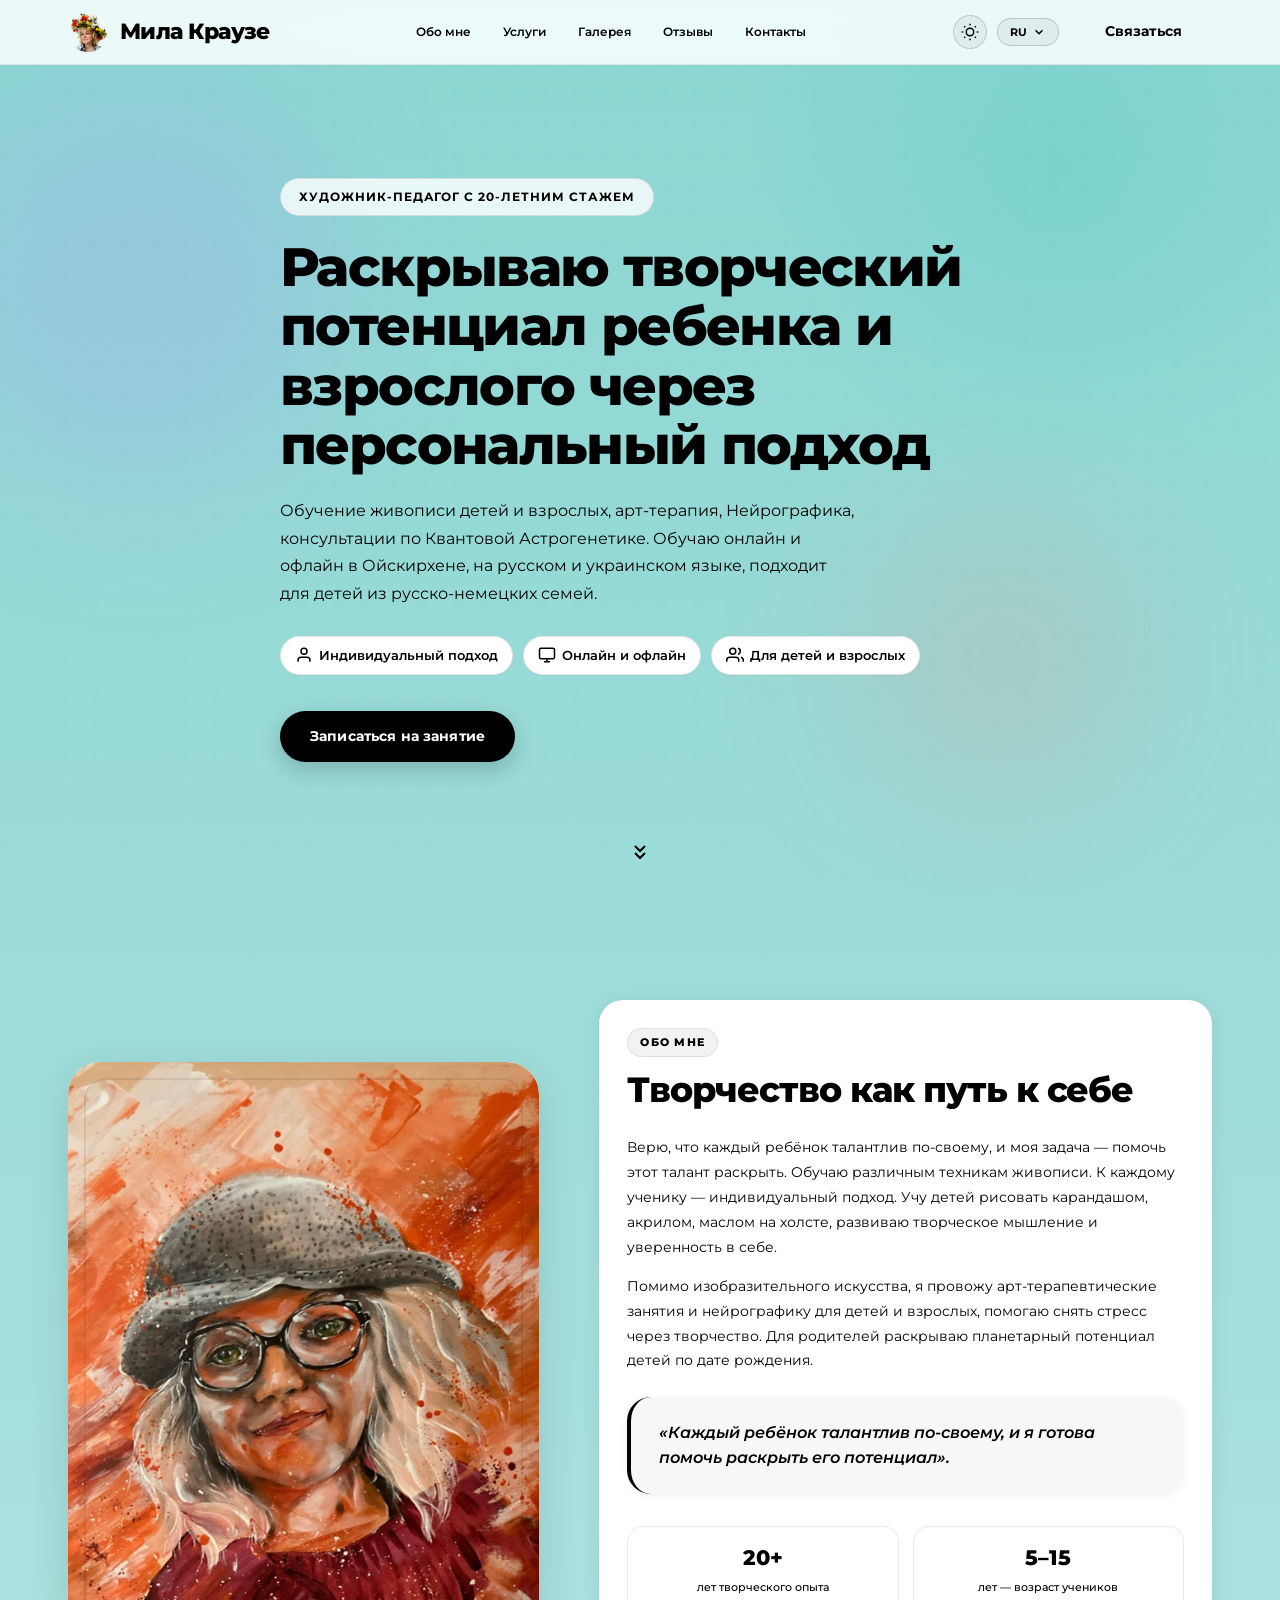
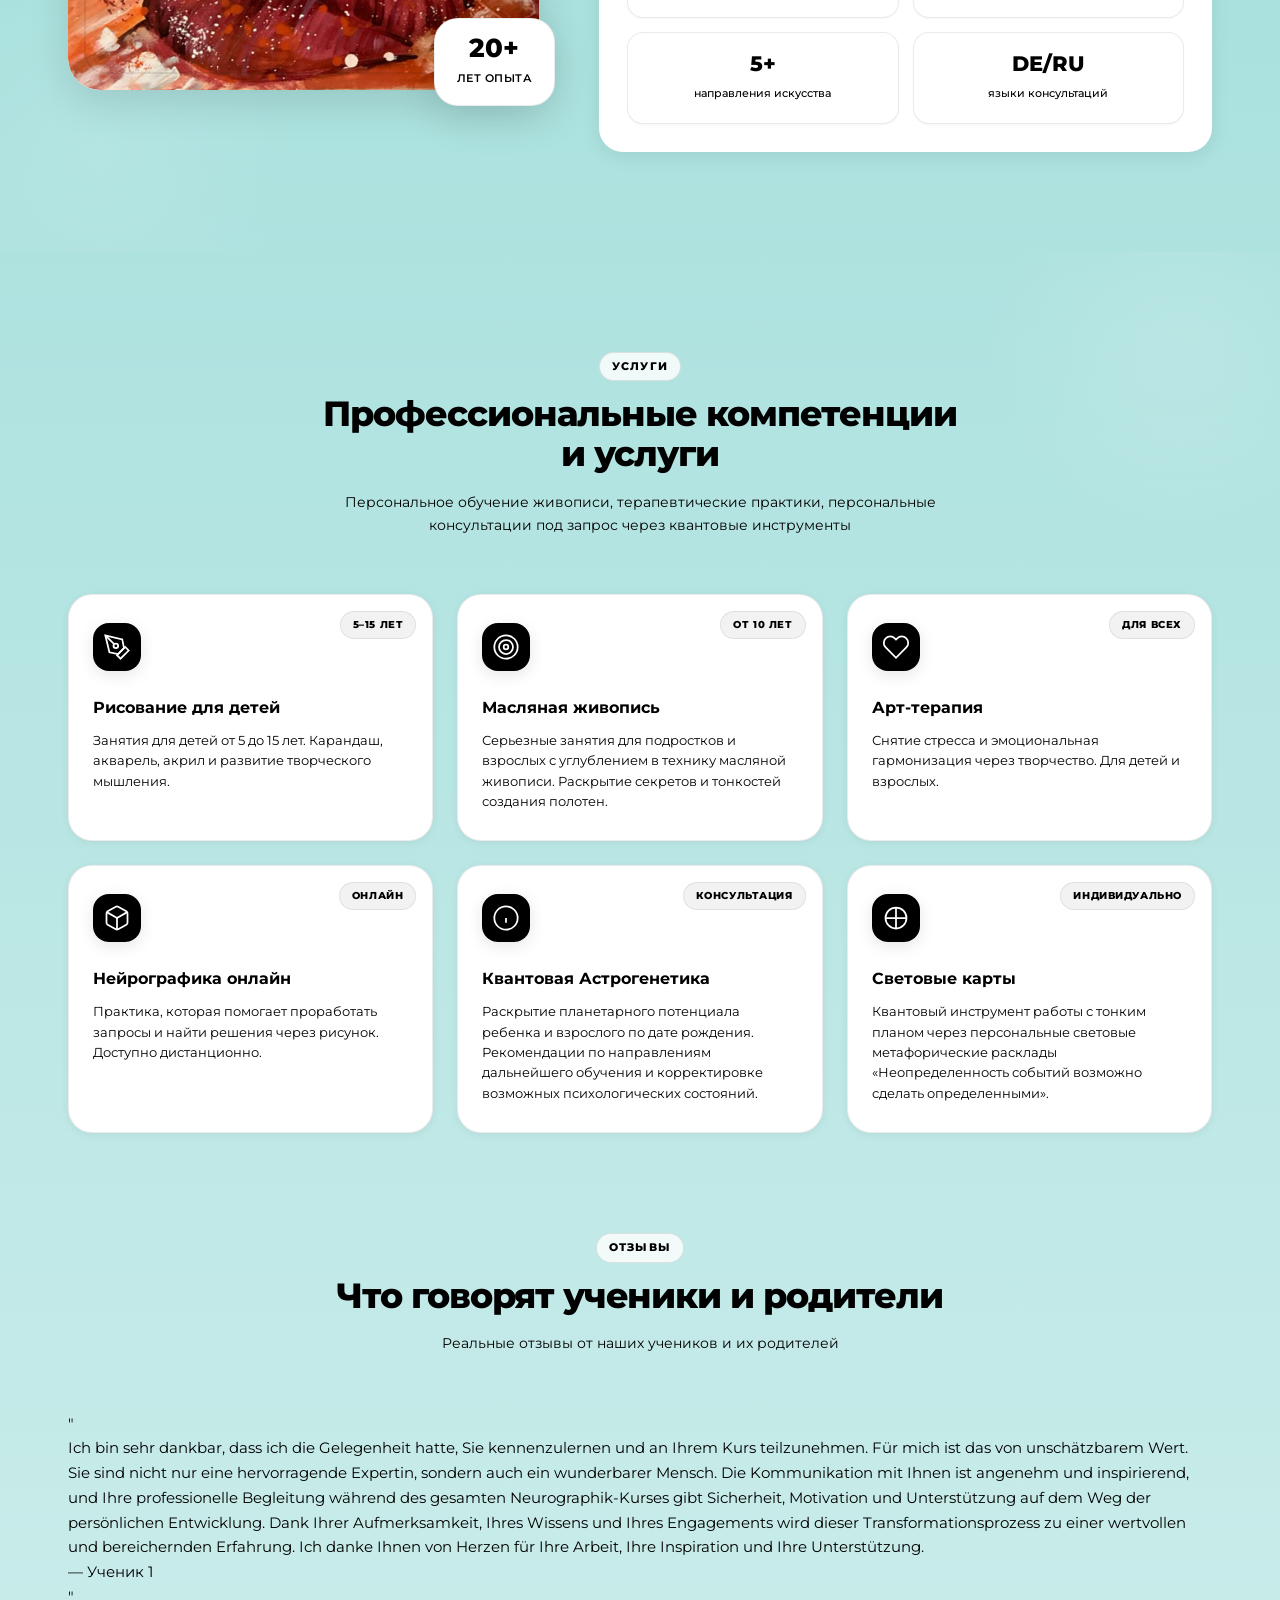
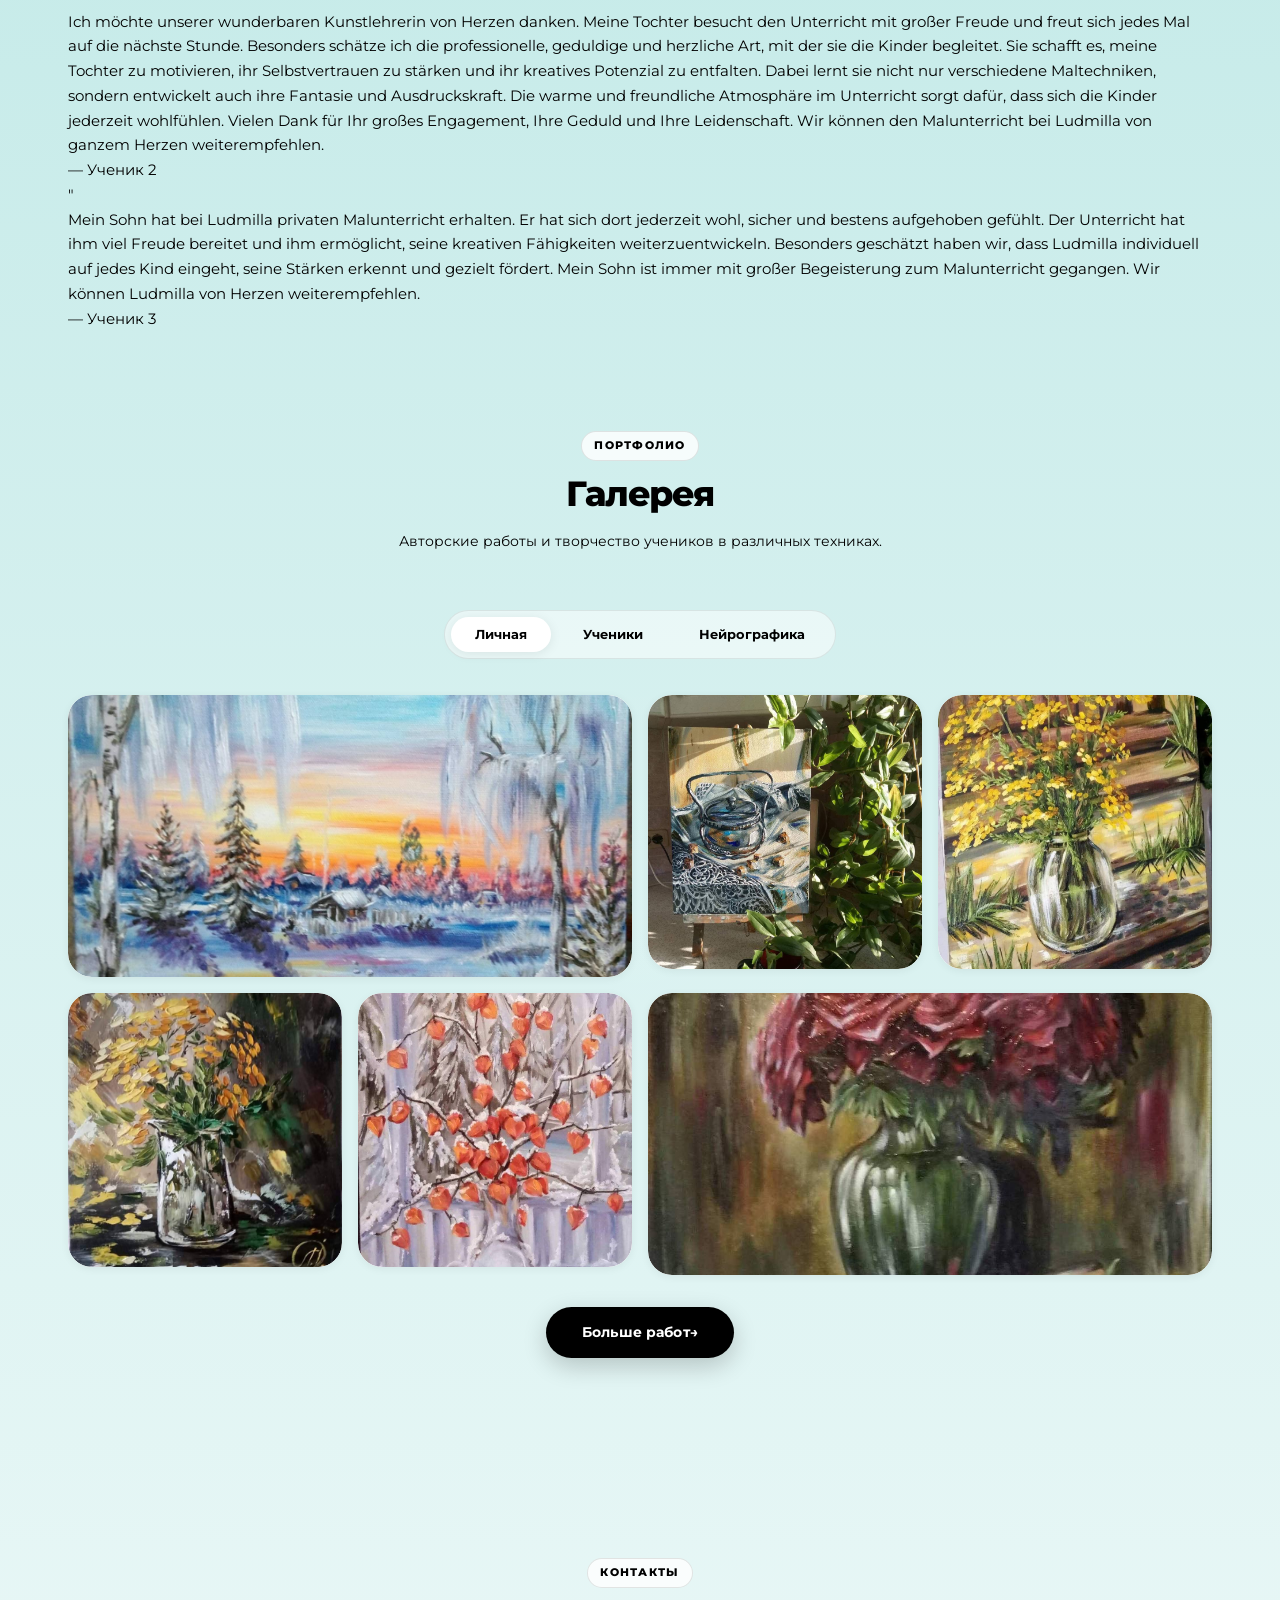
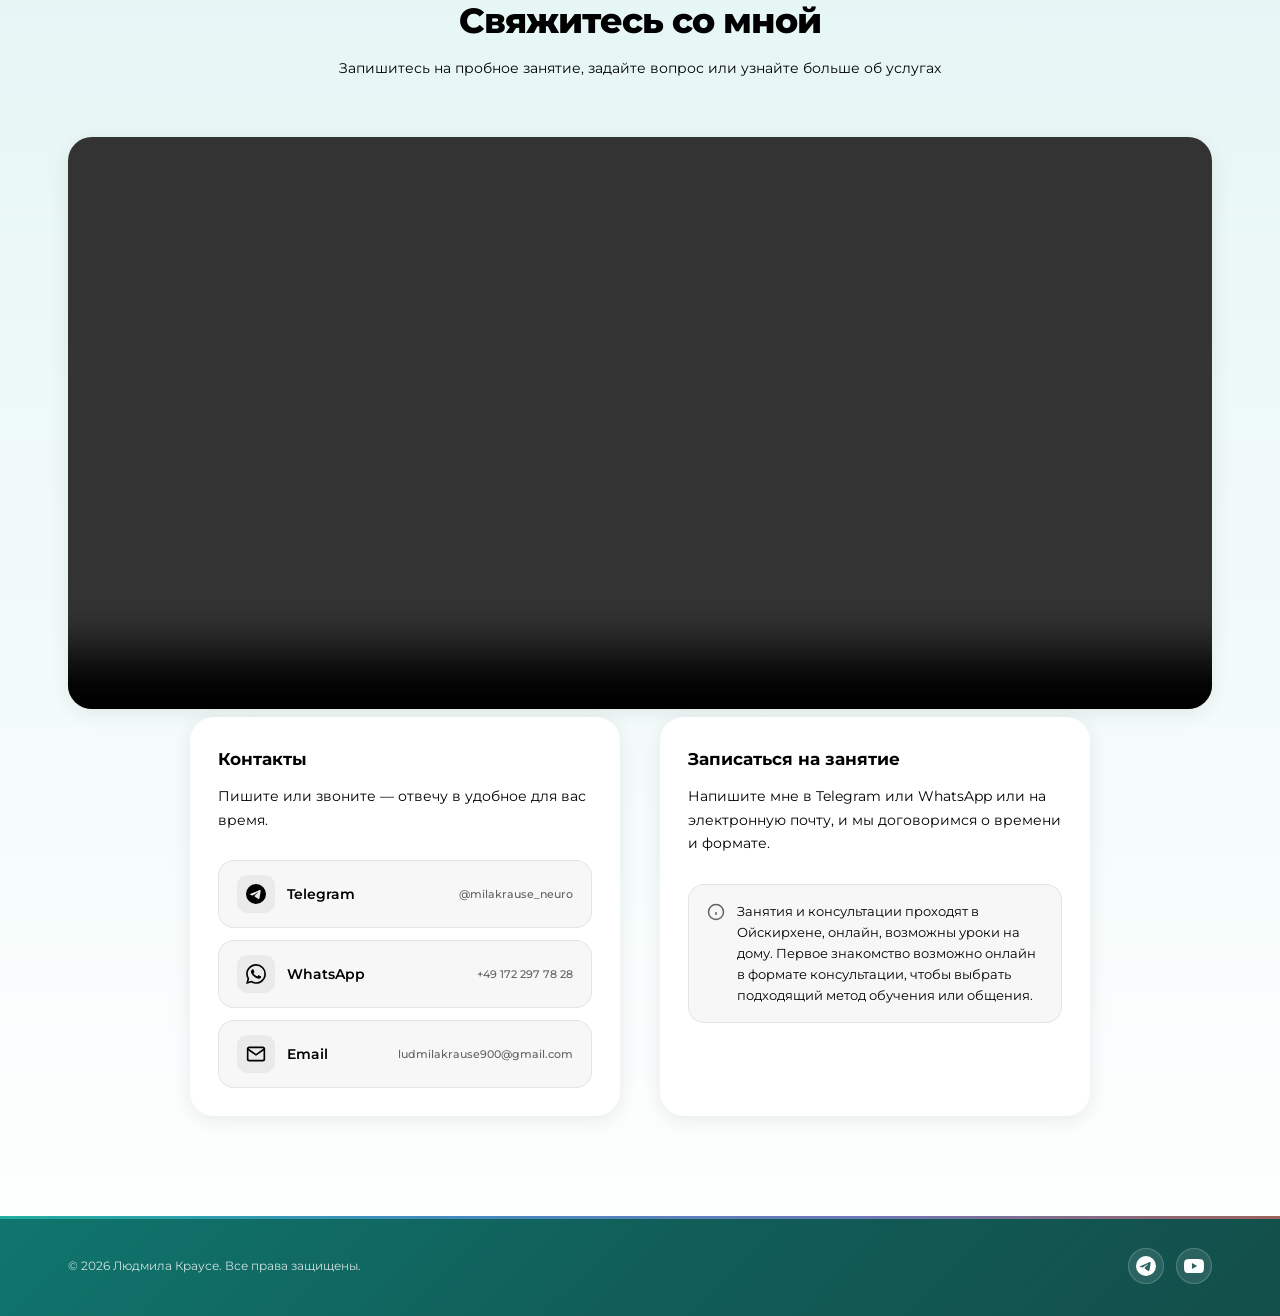
==== commit 7bbf8f0c: "Update index.html" ====
--- a/index.html
+++ b/index.html
@@ -104,14 +104,6 @@
                     <p data-i18n="about_p2">Помимо изобразительного искусства, я провожу арт-терапевтические занятия и нейрографику для детей и взрослых, помогаю снять стресс через творчество. Для родителей раскрываю планетарный потенциал детей по дате рождения.</p>
                     <blockquote data-i18n="quote">«Каждый ребёнок талантлив по-своему, и я готова помочь раскрыть его потенциал».</blockquote>
                     
-                    <!-- Video -->
-                    <div class="about-video-wrapper">
-                        <video id="aboutVideo" controls playsinline preload="metadata" style="width:100%; border-radius: var(--r-lg); margin-top:24px;">
-                            <source src="images/movie1.mp4" type="video/mp4" id="videoSource">
-                            Ваш браузер не поддерживает видео.
-                        </video>
-                    </div>
-                    
                     <div class="stats">
                         <div class="stat stat-coral">
                             <span class="stat-number">20+</span>
@@ -236,6 +228,15 @@
                 <h2 class="section-title" data-i18n="contact_title">Свяжитесь со мной</h2>
                 <p class="section-subtitle" data-i18n="contact_subtitle">Запишитесь на пробное занятие, задайте вопрос или узнайте больше об услугах</p>
             </div>
+            
+            <!-- VIDEO БЛОК -->
+            <div class="contact-video-wrapper">
+                <video id="aboutVideo" controls playsinline preload="metadata" style="width:100%; border-radius: var(--r-lg); box-shadow: var(--shadow-md);">
+                    <source src="images/movie1.mp4" type="video/mp4" id="videoSource">
+                    Ваш браузер не поддерживает видео.
+                </video>
+            </div>
+            
             <div class="contact-grid">
                 <div class="contact-info">
                     <h3 data-i18n="contact_info_title">Контакты</h3>
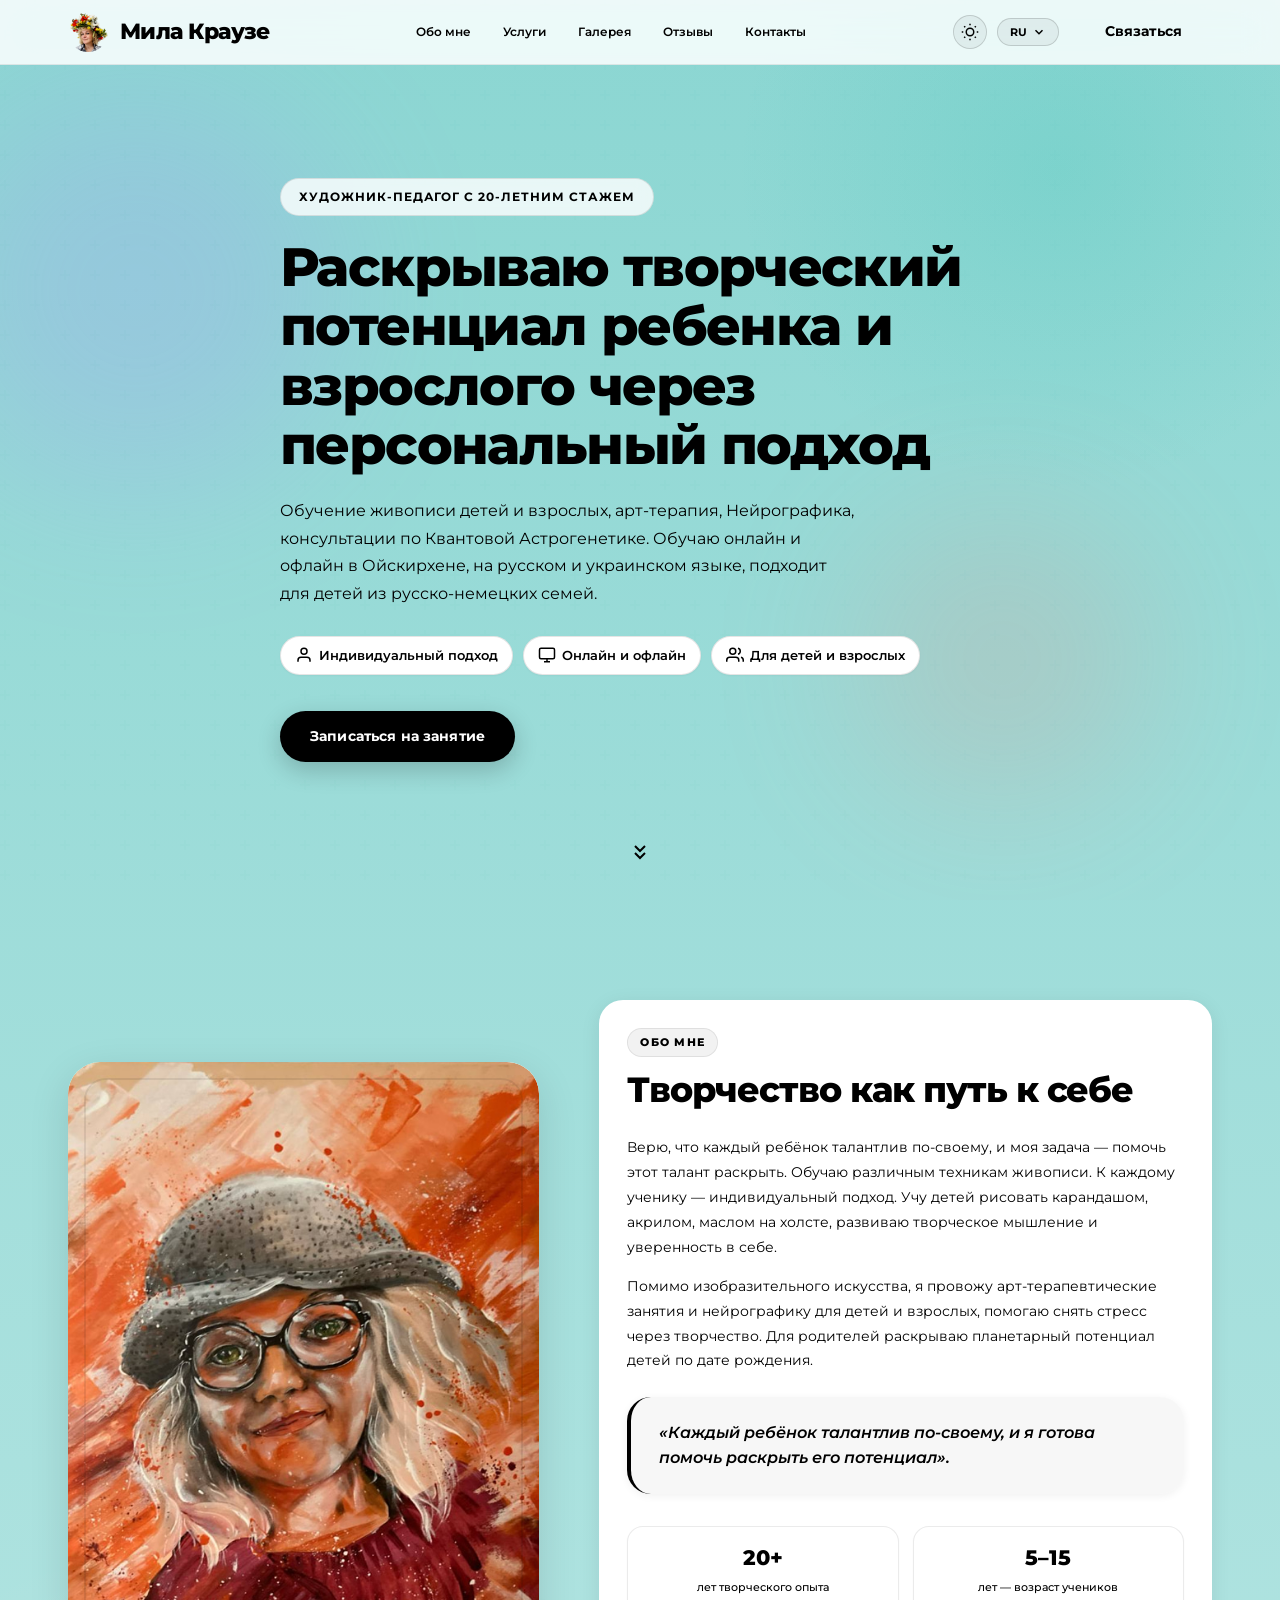
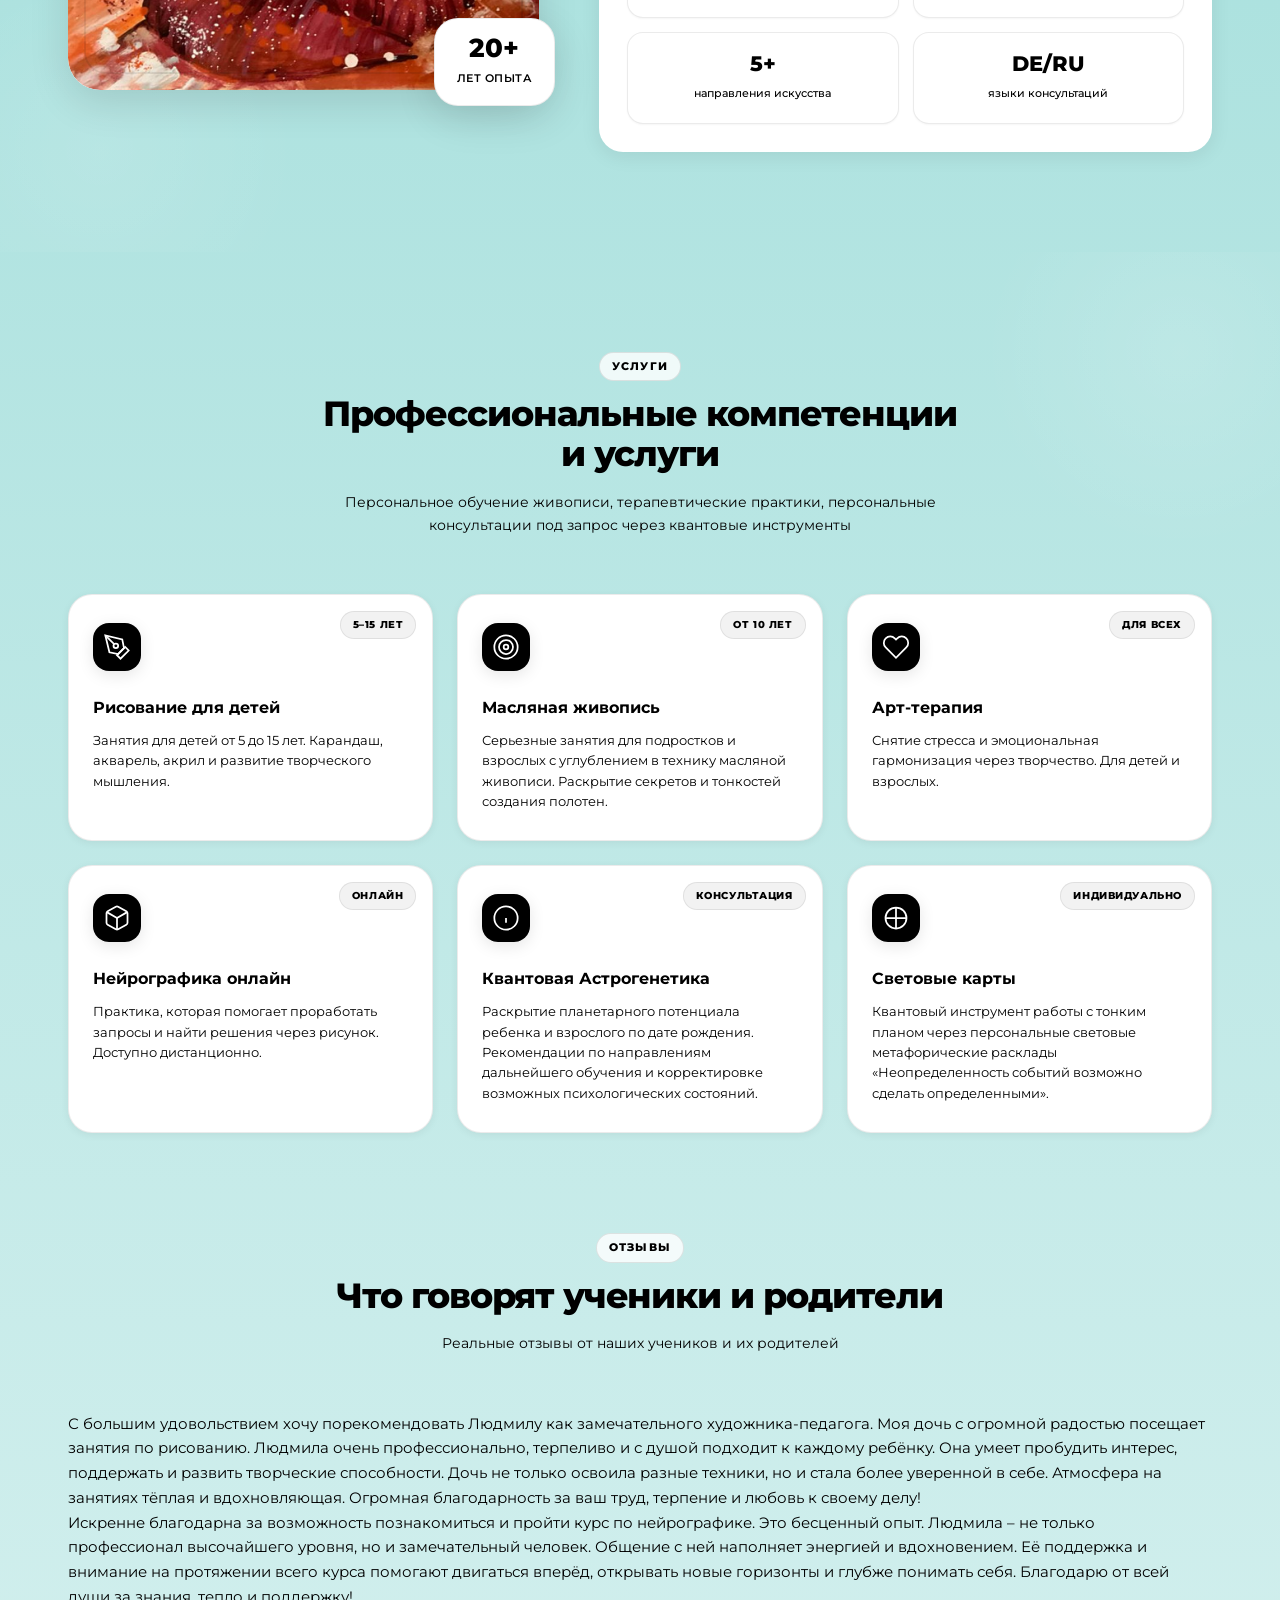
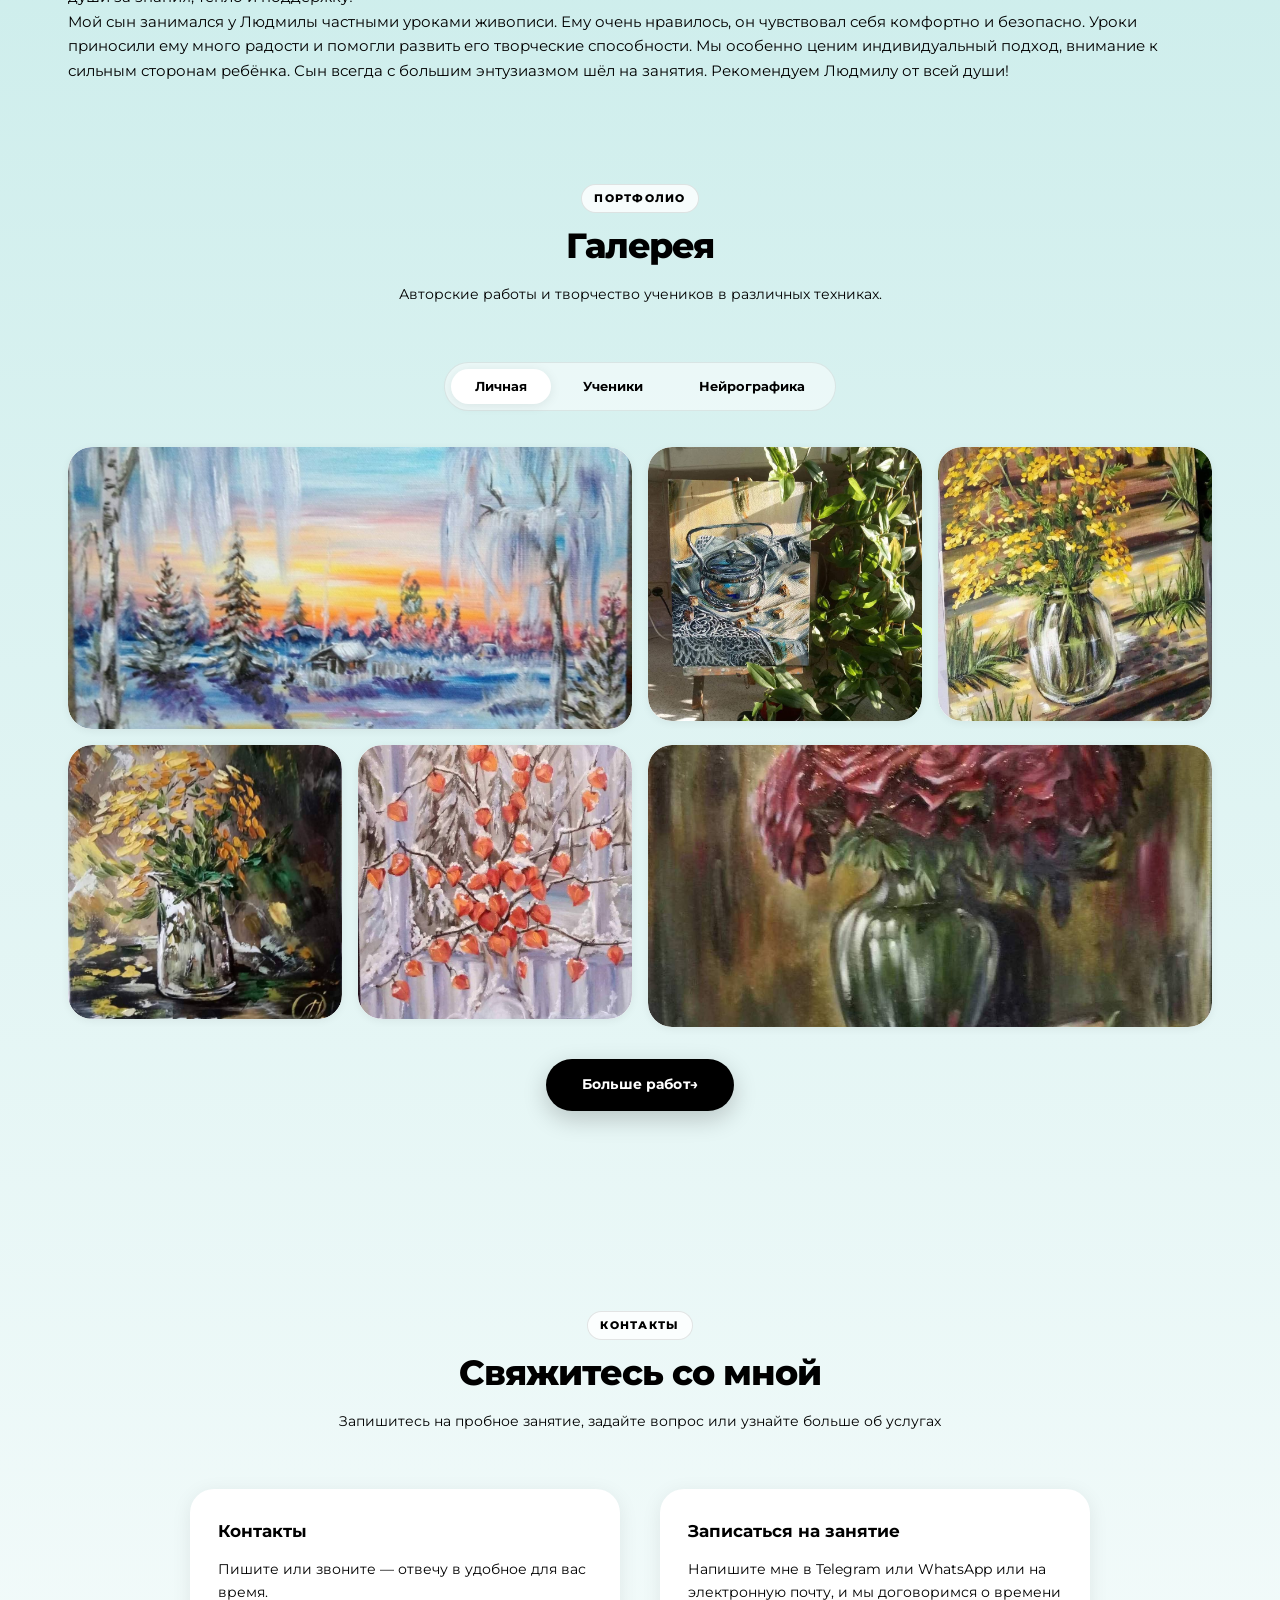
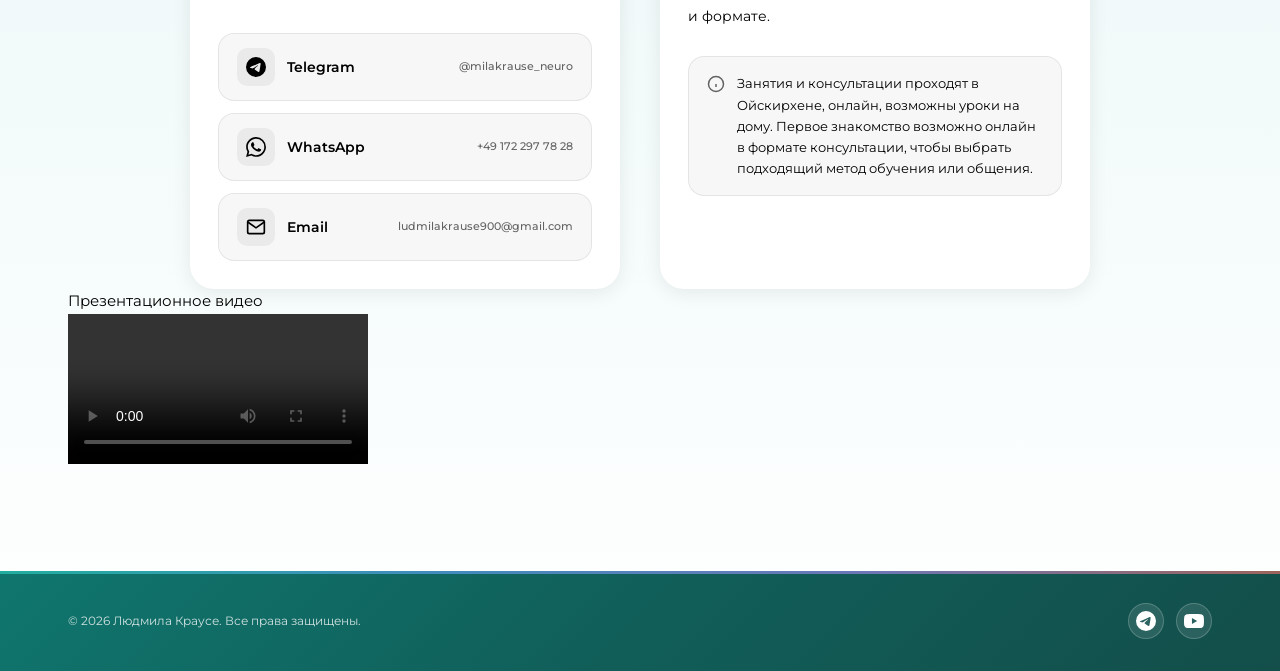
==== commit e62dcdd8: "Update index.html" ====
--- a/index.html
+++ b/index.html
@@ -229,14 +229,6 @@
                 <p class="section-subtitle" data-i18n="contact_subtitle">Запишитесь на пробное занятие, задайте вопрос или узнайте больше об услугах</p>
             </div>
             
-            <!-- VIDEO БЛОК -->
-            <div class="contact-video-wrapper">
-                <video id="aboutVideo" controls playsinline preload="metadata" style="width:100%; border-radius: var(--r-lg); box-shadow: var(--shadow-md);">
-                    <source src="images/movie1.mp4" type="video/mp4" id="videoSource">
-                    Ваш браузер не поддерживает видео.
-                </video>
-            </div>
-            
             <div class="contact-grid">
                 <div class="contact-info">
                     <h3 data-i18n="contact_info_title">Контакты</h3>
@@ -275,6 +267,15 @@
                     </div>
                 </div>
             </div>
+            
+            <!-- VIDEO БЛОК ВНИЗУ КОНТАКТОВ -->
+            <div class="contact-video-wrapper">
+                <p class="contact-video-label" data-i18n="video_label">Презентационное видео</p>
+                <video id="aboutVideo" controls playsinline preload="metadata">
+                    <source src="images/movie1.mp4" type="video/mp4" id="videoSource">
+                    Ваш браузер не поддерживает видео.
+                </video>
+            </div>
         </div>
     </section>
 
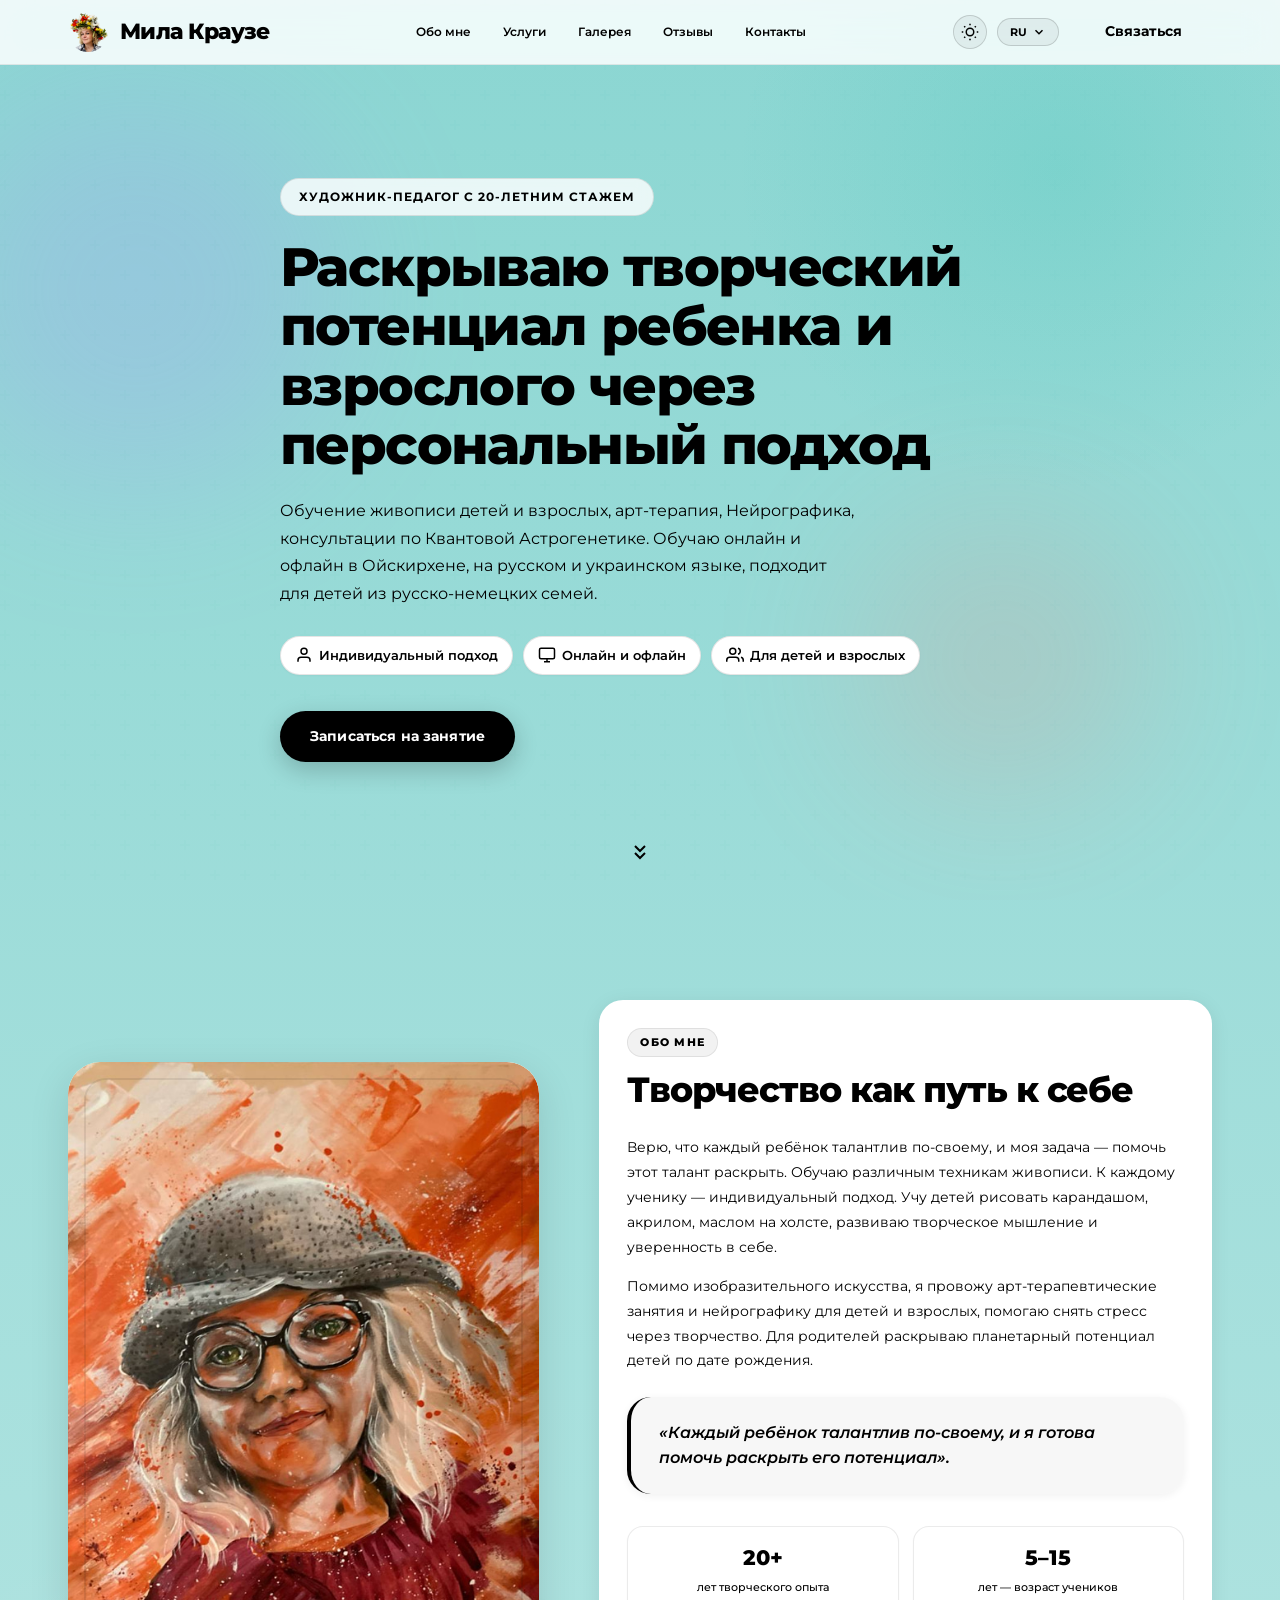
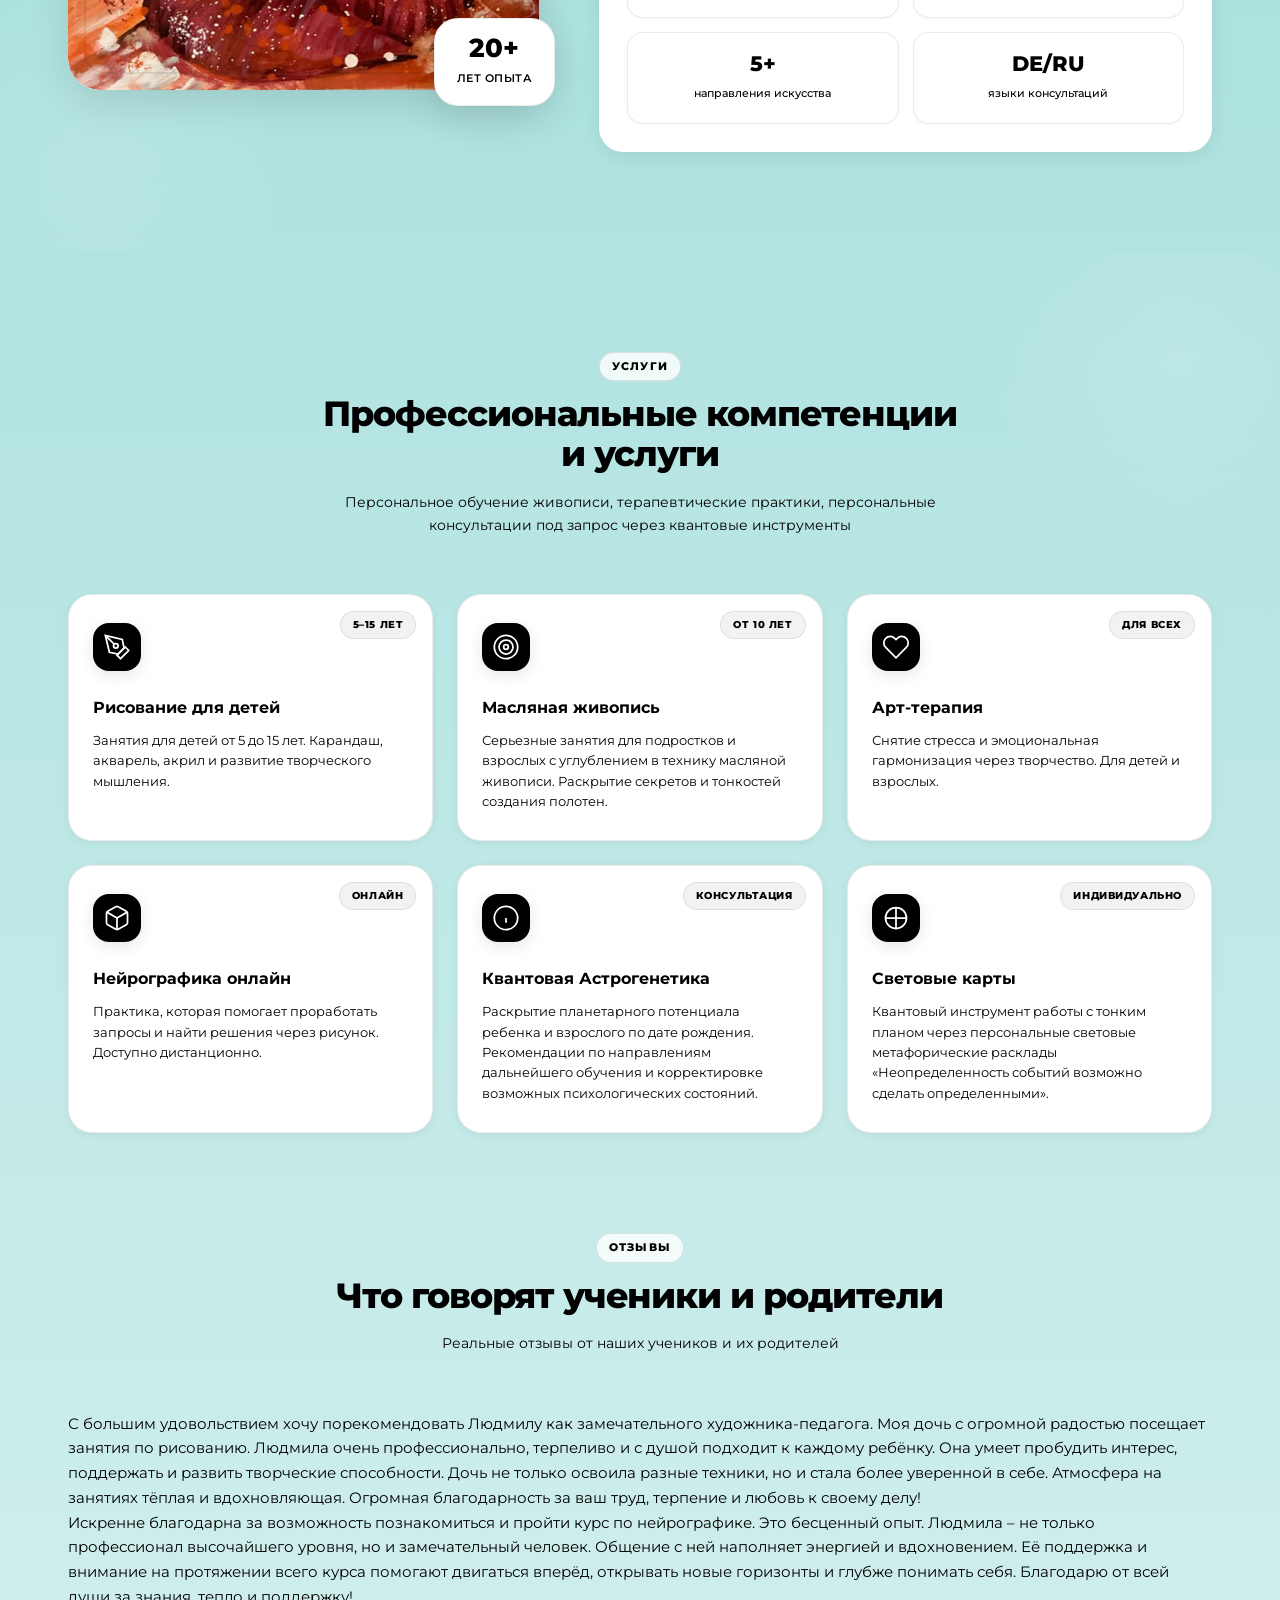
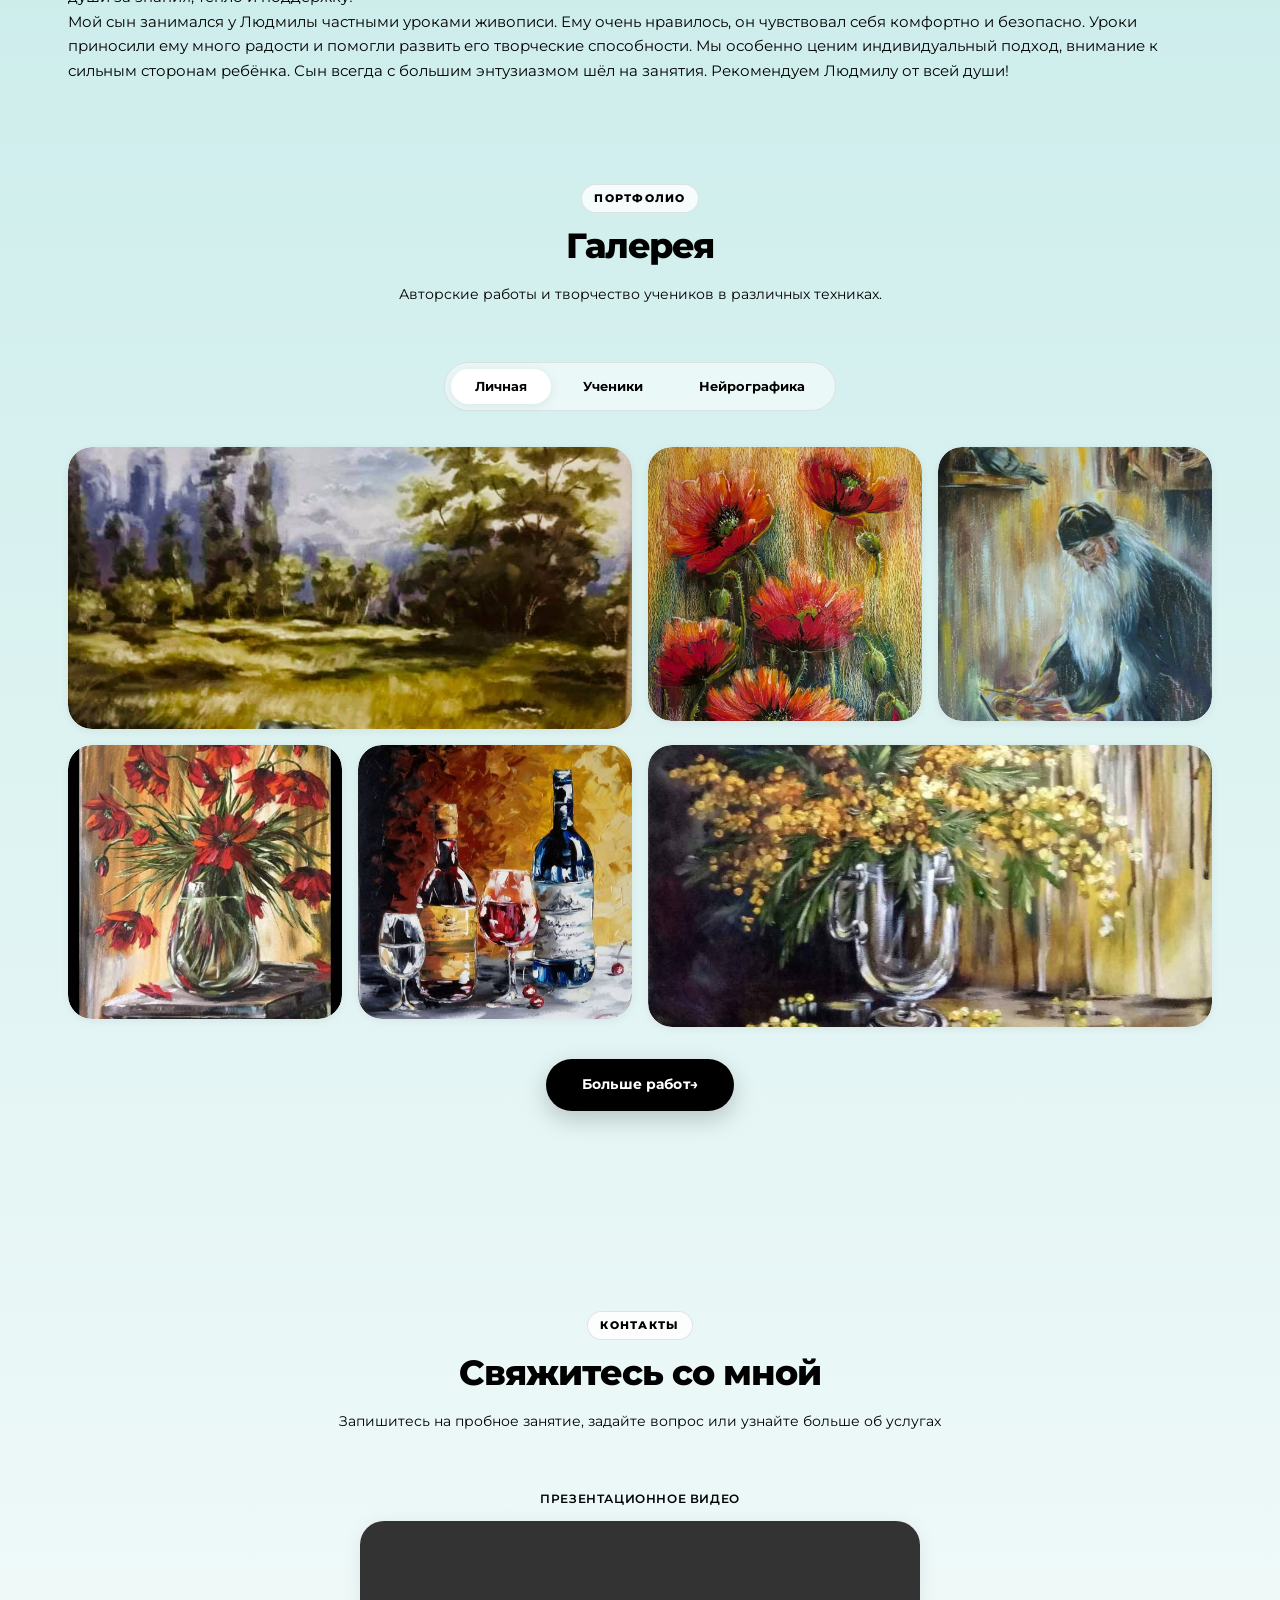
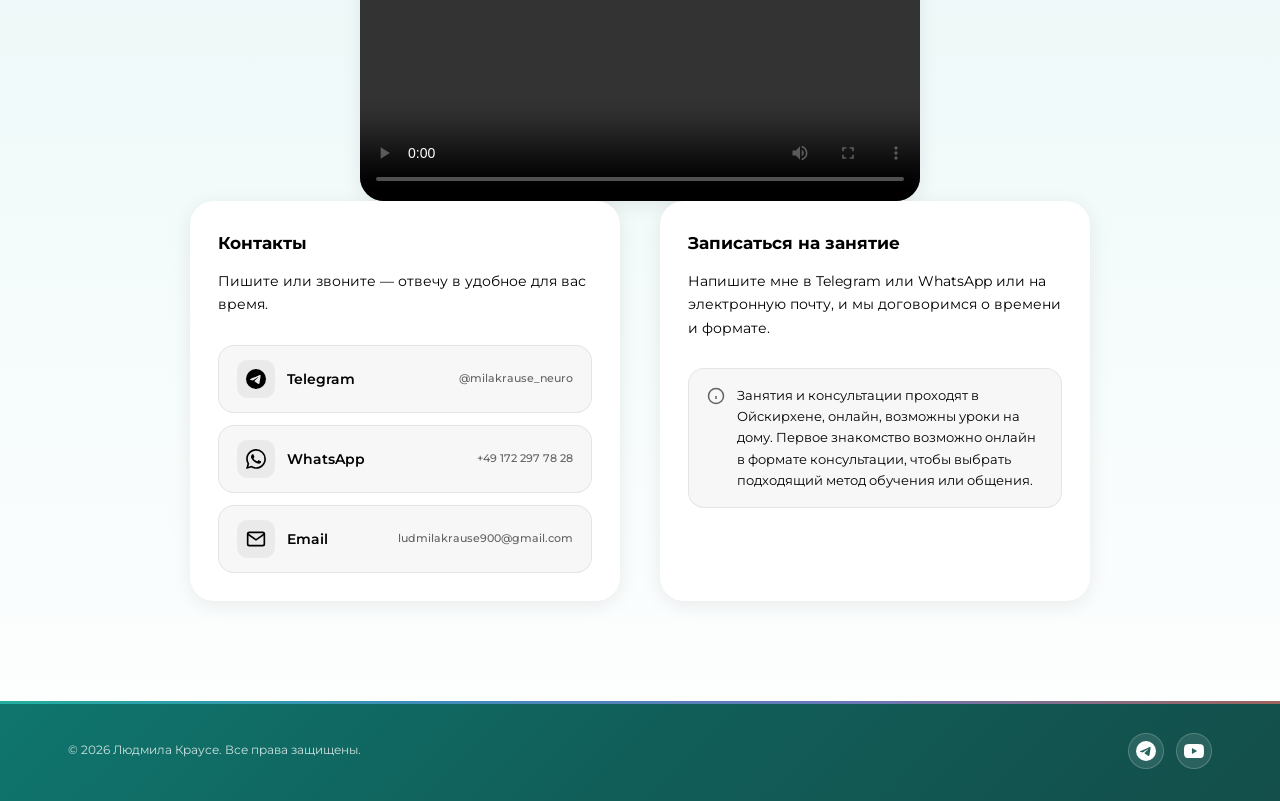
==== commit 6bae90df: "Update index.html" ====
--- a/index.html
+++ b/index.html
@@ -228,6 +228,15 @@
                 <h2 class="section-title" data-i18n="contact_title">Свяжитесь со мной</h2>
                 <p class="section-subtitle" data-i18n="contact_subtitle">Запишитесь на пробное занятие, задайте вопрос или узнайте больше об услугах</p>
             </div>
+
+            <!-- ===== ВИДЕО-БЛОК ПЕРЕД КОНТАКТАМИ ===== -->
+            <div class="contact-video-wrapper">
+                <p class="contact-video-label" data-i18n="video_label">Презентационное видео</p>
+                <video id="aboutVideo" controls playsinline preload="metadata">
+                    <source src="images/movie1.mp4" type="video/mp4" id="videoSource">
+                    Ваш браузер не поддерживает видео.
+                </video>
+            </div>
             
             <div class="contact-grid">
                 <div class="contact-info">
@@ -267,15 +276,6 @@
                     </div>
                 </div>
             </div>
-            
-            <!-- VIDEO БЛОК ВНИЗУ КОНТАКТОВ -->
-            <div class="contact-video-wrapper">
-                <p class="contact-video-label" data-i18n="video_label">Презентационное видео</p>
-                <video id="aboutVideo" controls playsinline preload="metadata">
-                    <source src="images/movie1.mp4" type="video/mp4" id="videoSource">
-                    Ваш браузер не поддерживает видео.
-                </video>
-            </div>
         </div>
     </section>
 
--- a/styles.css
+++ b/styles.css
@@ -601,6 +601,35 @@
     border: 1px solid rgba(0,0,0,0.08); margin-top: 8px;
 }
 .contact-note svg { flex-shrink: 0; color: var(--black); margin-top: 2px; opacity: 0.6; }
+
+/* ===== ВИДЕО-БЛОК В КОНТАКТАХ (исправлено) ===== */
+.contact-video-wrapper {
+    max-width: 560px;
+    margin: 40px auto 0;
+    text-align: center;
+}
+.contact-video-wrapper video {
+    width: 100%;
+    max-width: 100%;
+    border-radius: var(--r-lg);
+    box-shadow: var(--shadow-md);
+    background: var(--bg-surface);
+    display: block;
+}
+.contact-video-label {
+    font-size: 0.8rem;
+    font-weight: 600;
+    color: var(--black);
+    margin-bottom: 12px;
+    text-transform: uppercase;
+    letter-spacing: 0.05em;
+}
+body.dark-theme .contact-video-label {
+    color: #ffffff;
+}
+body.dark-theme .contact-video-wrapper video {
+    background: #4a4a4a;
+}
 
 /* ============================================
    FOOTER
@@ -1003,6 +1032,7 @@
     .footer-inner { flex-direction: column; text-align: center; }
     .gallery-tabs { gap: 4px; }
     .gallery-tab { padding: 8px 16px; font-size: 0.75rem; }
+    .contact-video-wrapper { max-width: 100%; padding: 0 16px; }
 }
 
 @media (max-width: 480px) {
@@ -1015,6 +1045,7 @@
     .header-right { gap: 6px; }
     .lang-switch { padding: 6px 10px; }
     .theme-toggle { width: 34px; height: 34px; }
+    .contact-video-wrapper { max-width: 100%; padding: 0 12px; }
 }
 
 @media (max-width: 640px) {
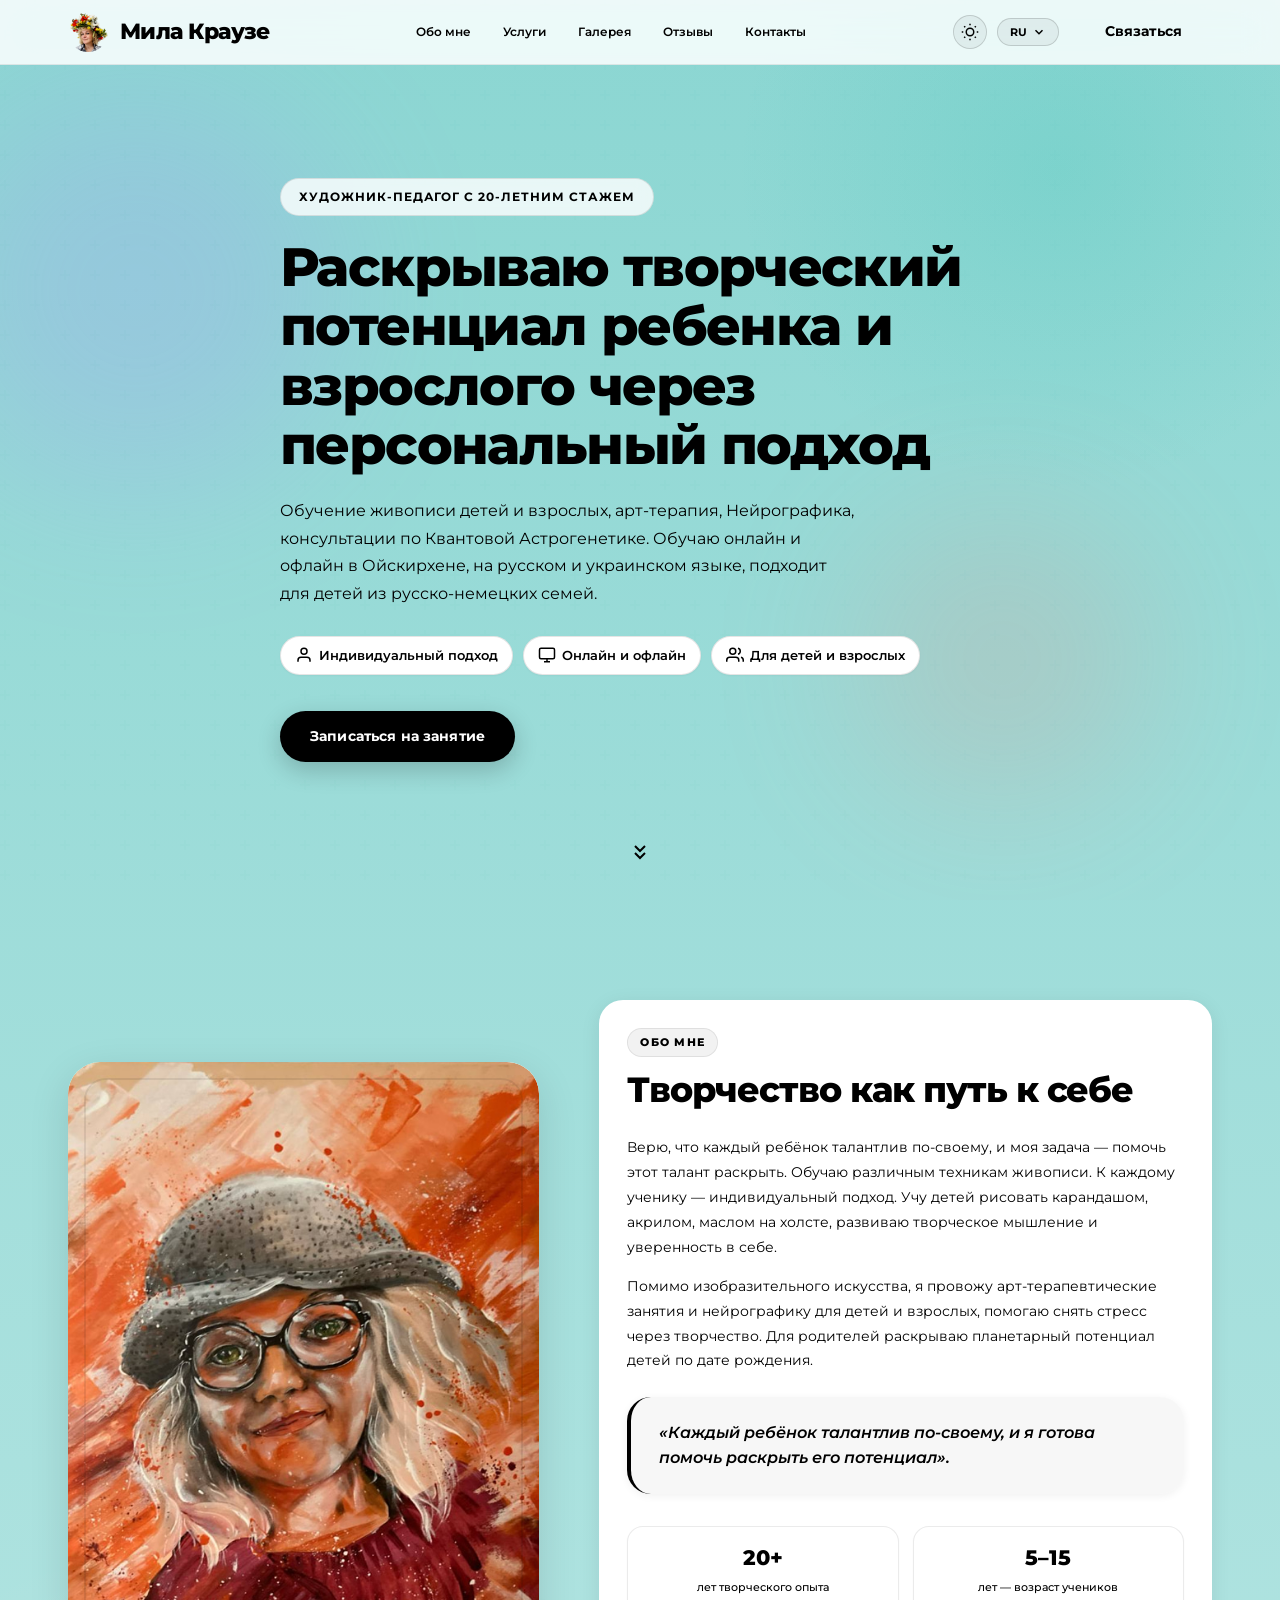
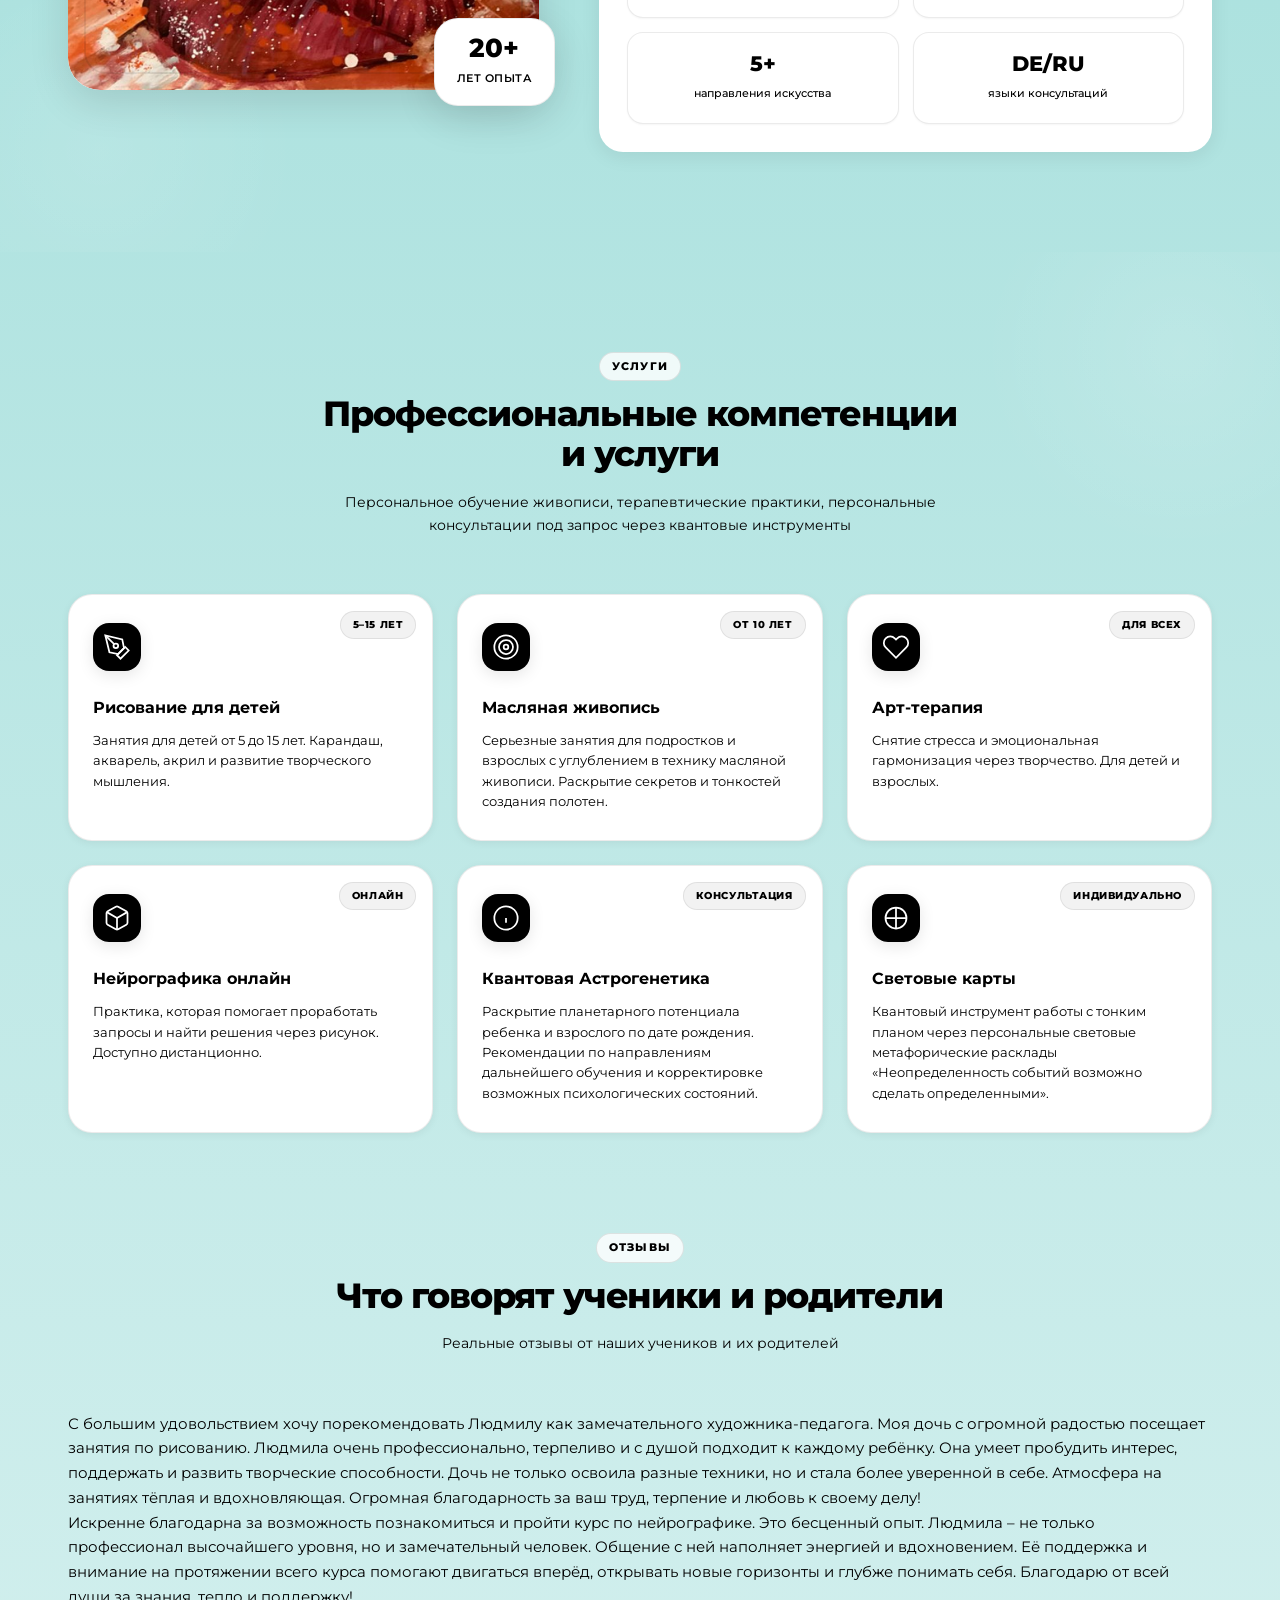
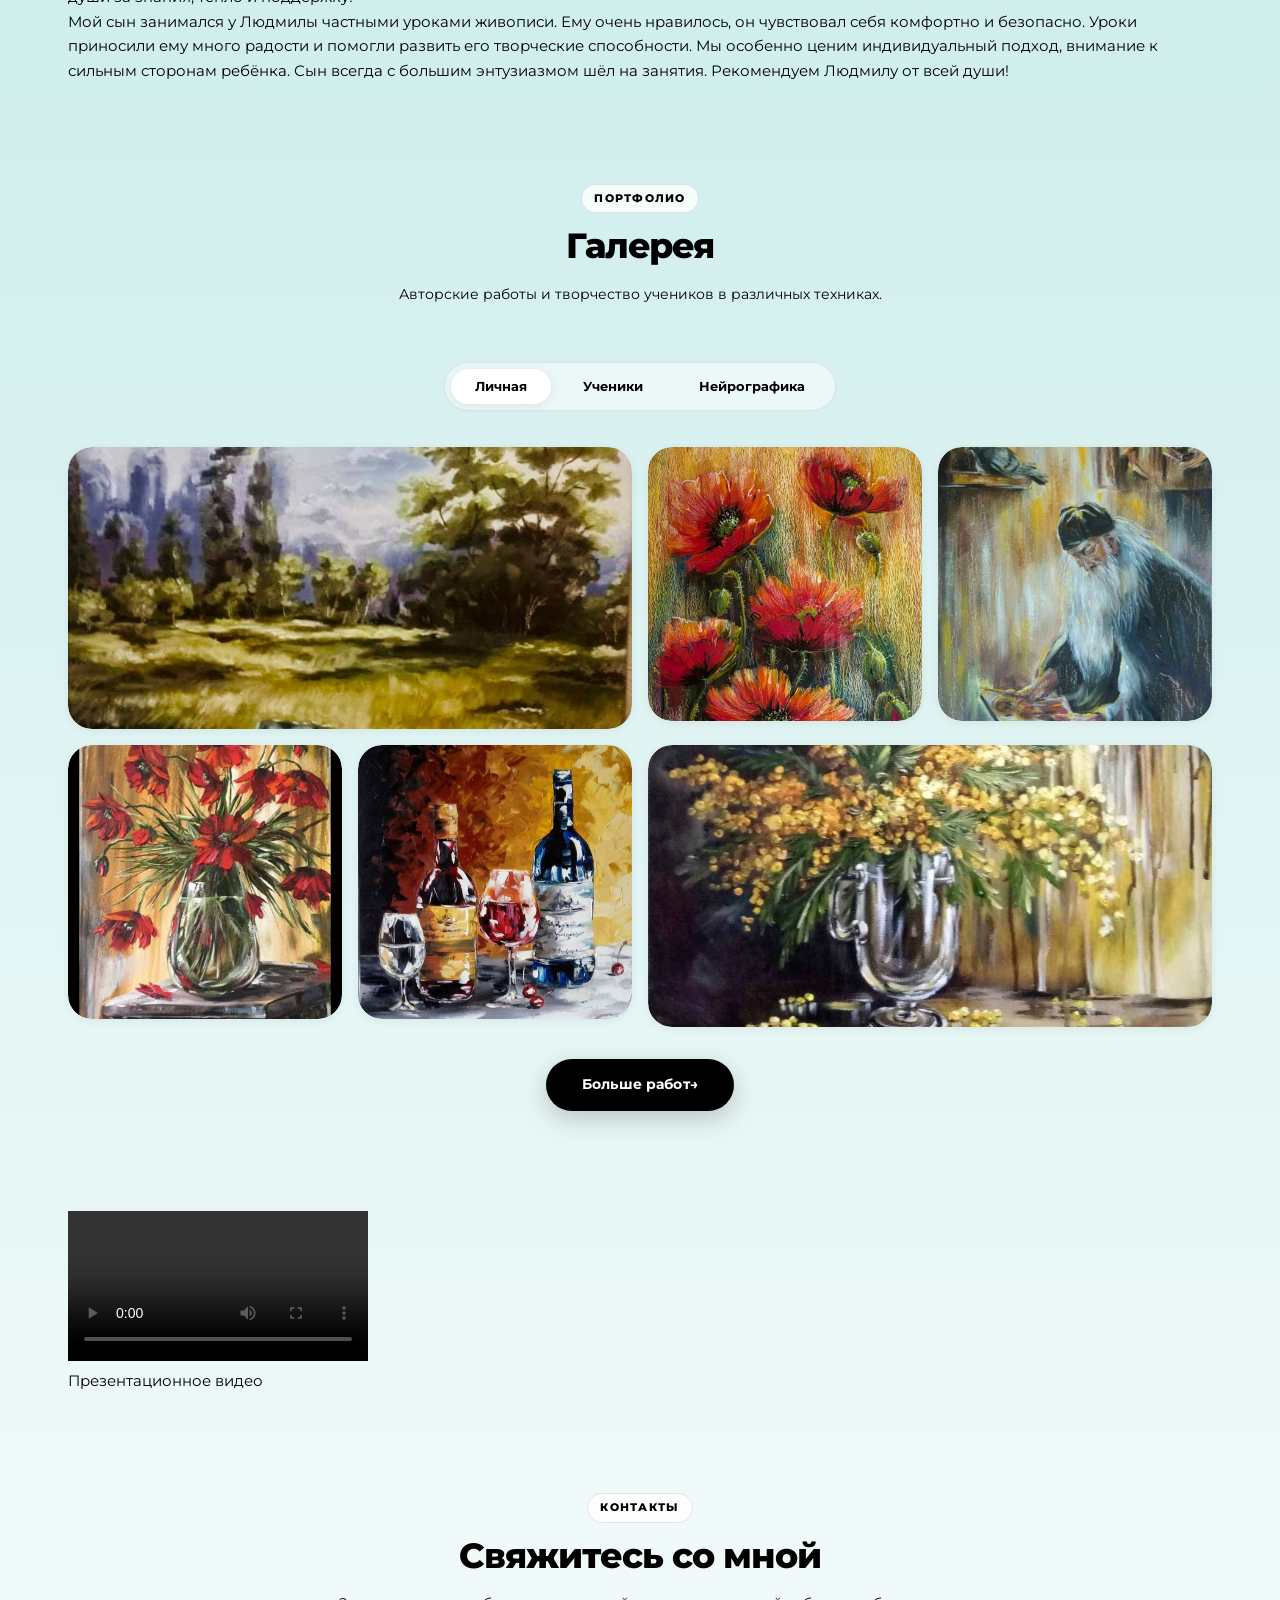
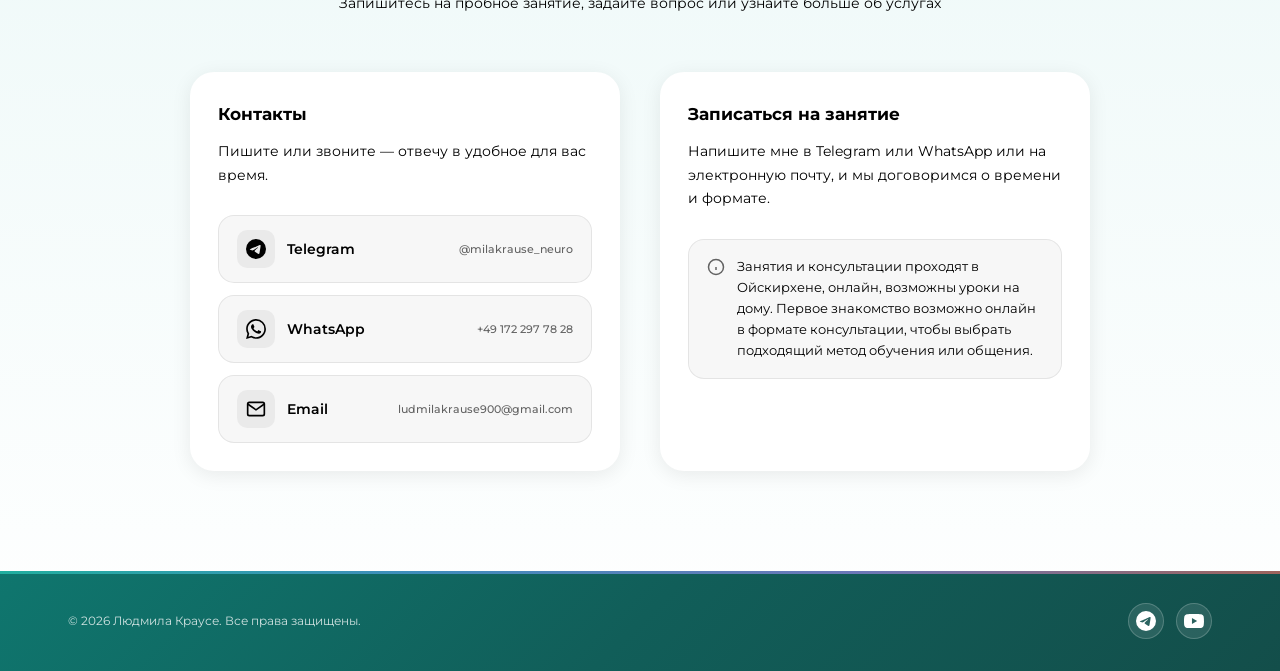
==== commit 229f90cd: "Update index.html" ====
--- a/index.html
+++ b/index.html
@@ -219,6 +219,19 @@
         </div>
     </section>
 
+    <!-- Video Promo (отдельный блок) -->
+    <section class="video-promo">
+        <div class="container">
+            <div class="video-promo-wrapper">
+                <video id="aboutVideo" controls playsinline preload="metadata">
+                    <source src="images/movie1.mp4" type="video/mp4" id="videoSource">
+                    Ваш браузер не поддерживает видео.
+                </video>
+                <p class="video-promo-label" data-i18n="video_label">Презентационное видео</p>
+            </div>
+        </div>
+    </section>
+
     <!-- Contact -->
     <section class="contact" id="contact">
         <div class="contact-blob"></div>
@@ -227,15 +240,6 @@
                 <span class="section-label" data-i18n="contact_label">Контакты</span>
                 <h2 class="section-title" data-i18n="contact_title">Свяжитесь со мной</h2>
                 <p class="section-subtitle" data-i18n="contact_subtitle">Запишитесь на пробное занятие, задайте вопрос или узнайте больше об услугах</p>
-            </div>
-
-            <!-- ===== ВИДЕО-БЛОК ПЕРЕД КОНТАКТАМИ ===== -->
-            <div class="contact-video-wrapper">
-                <p class="contact-video-label" data-i18n="video_label">Презентационное видео</p>
-                <video id="aboutVideo" controls playsinline preload="metadata">
-                    <source src="images/movie1.mp4" type="video/mp4" id="videoSource">
-                    Ваш браузер не поддерживает видео.
-                </video>
             </div>
             
             <div class="contact-grid">
--- a/styles.css
+++ b/styles.css
@@ -620,7 +620,7 @@
     font-size: 0.8rem;
     font-weight: 600;
     color: var(--black);
-    margin-bottom: 12px;
+    margin-top: 12px;            /* изменено: отступ сверху, а не снизу */
     text-transform: uppercase;
     letter-spacing: 0.05em;
 }
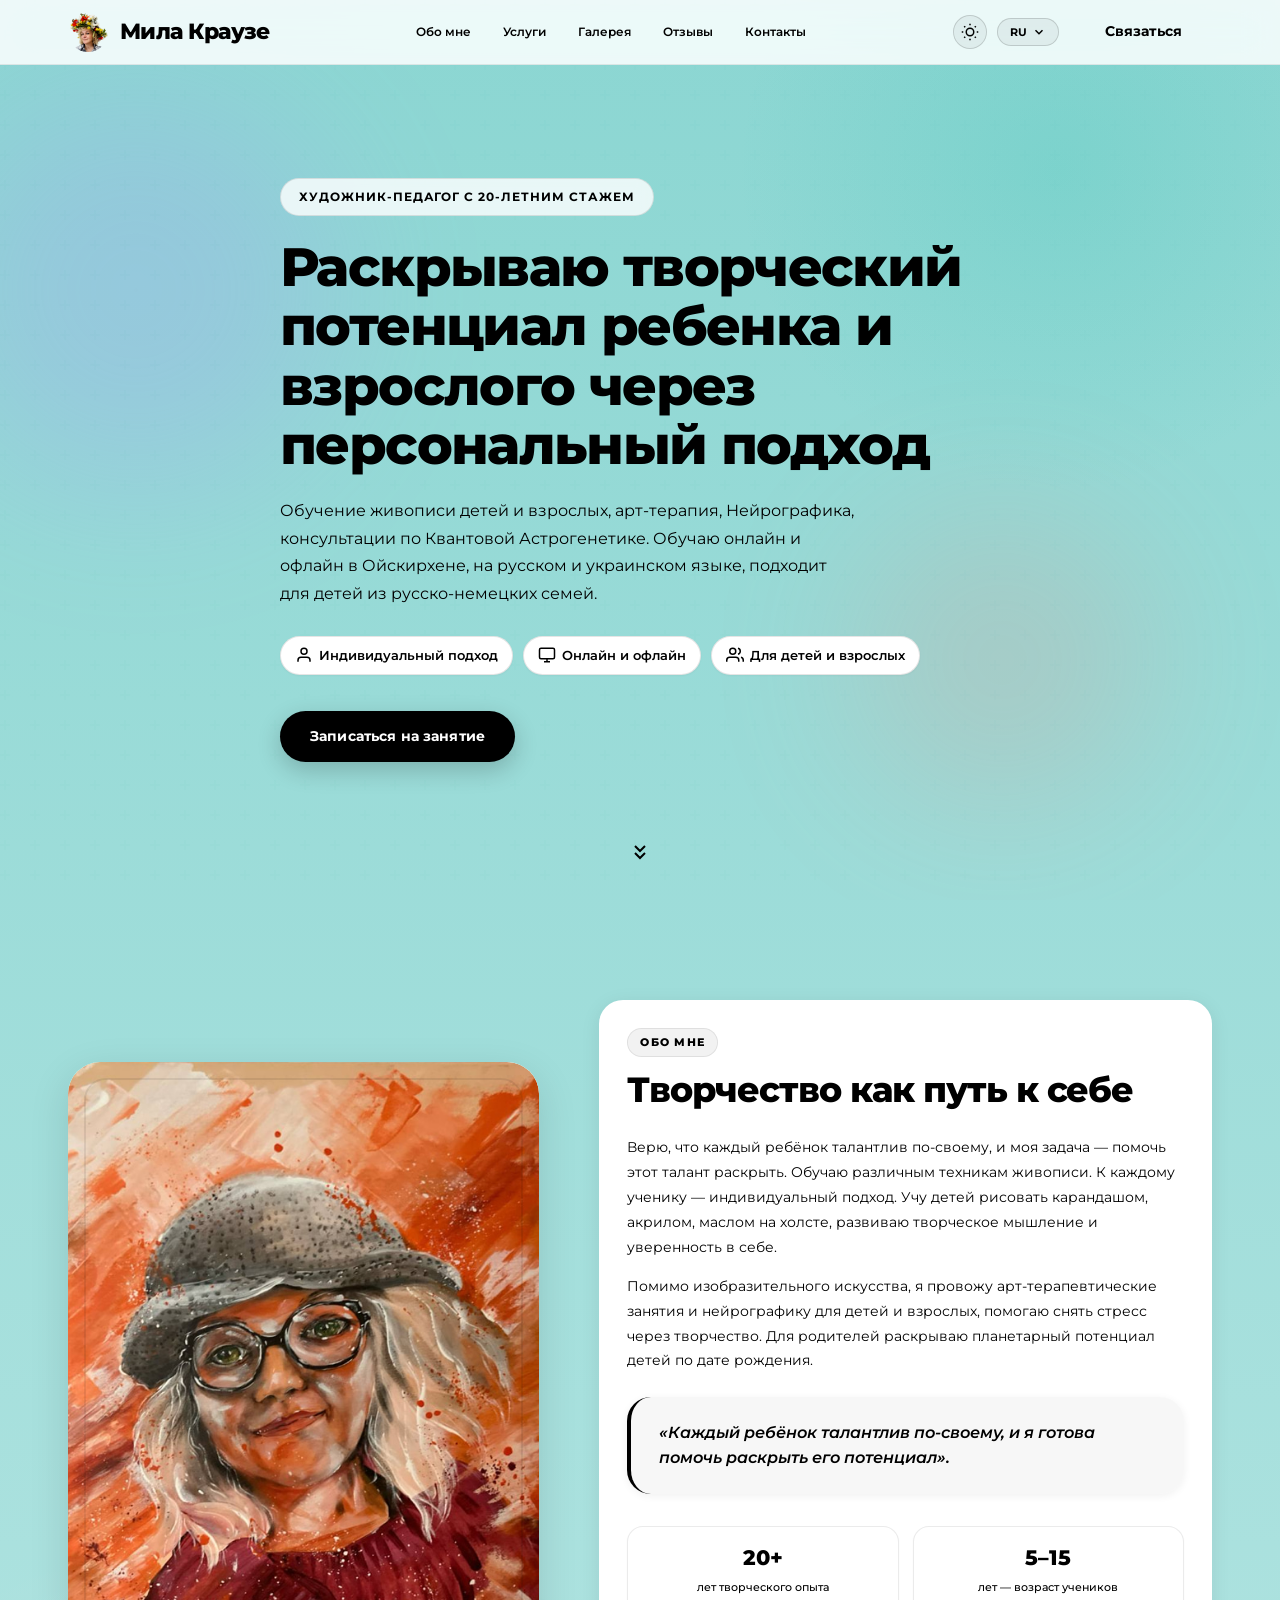
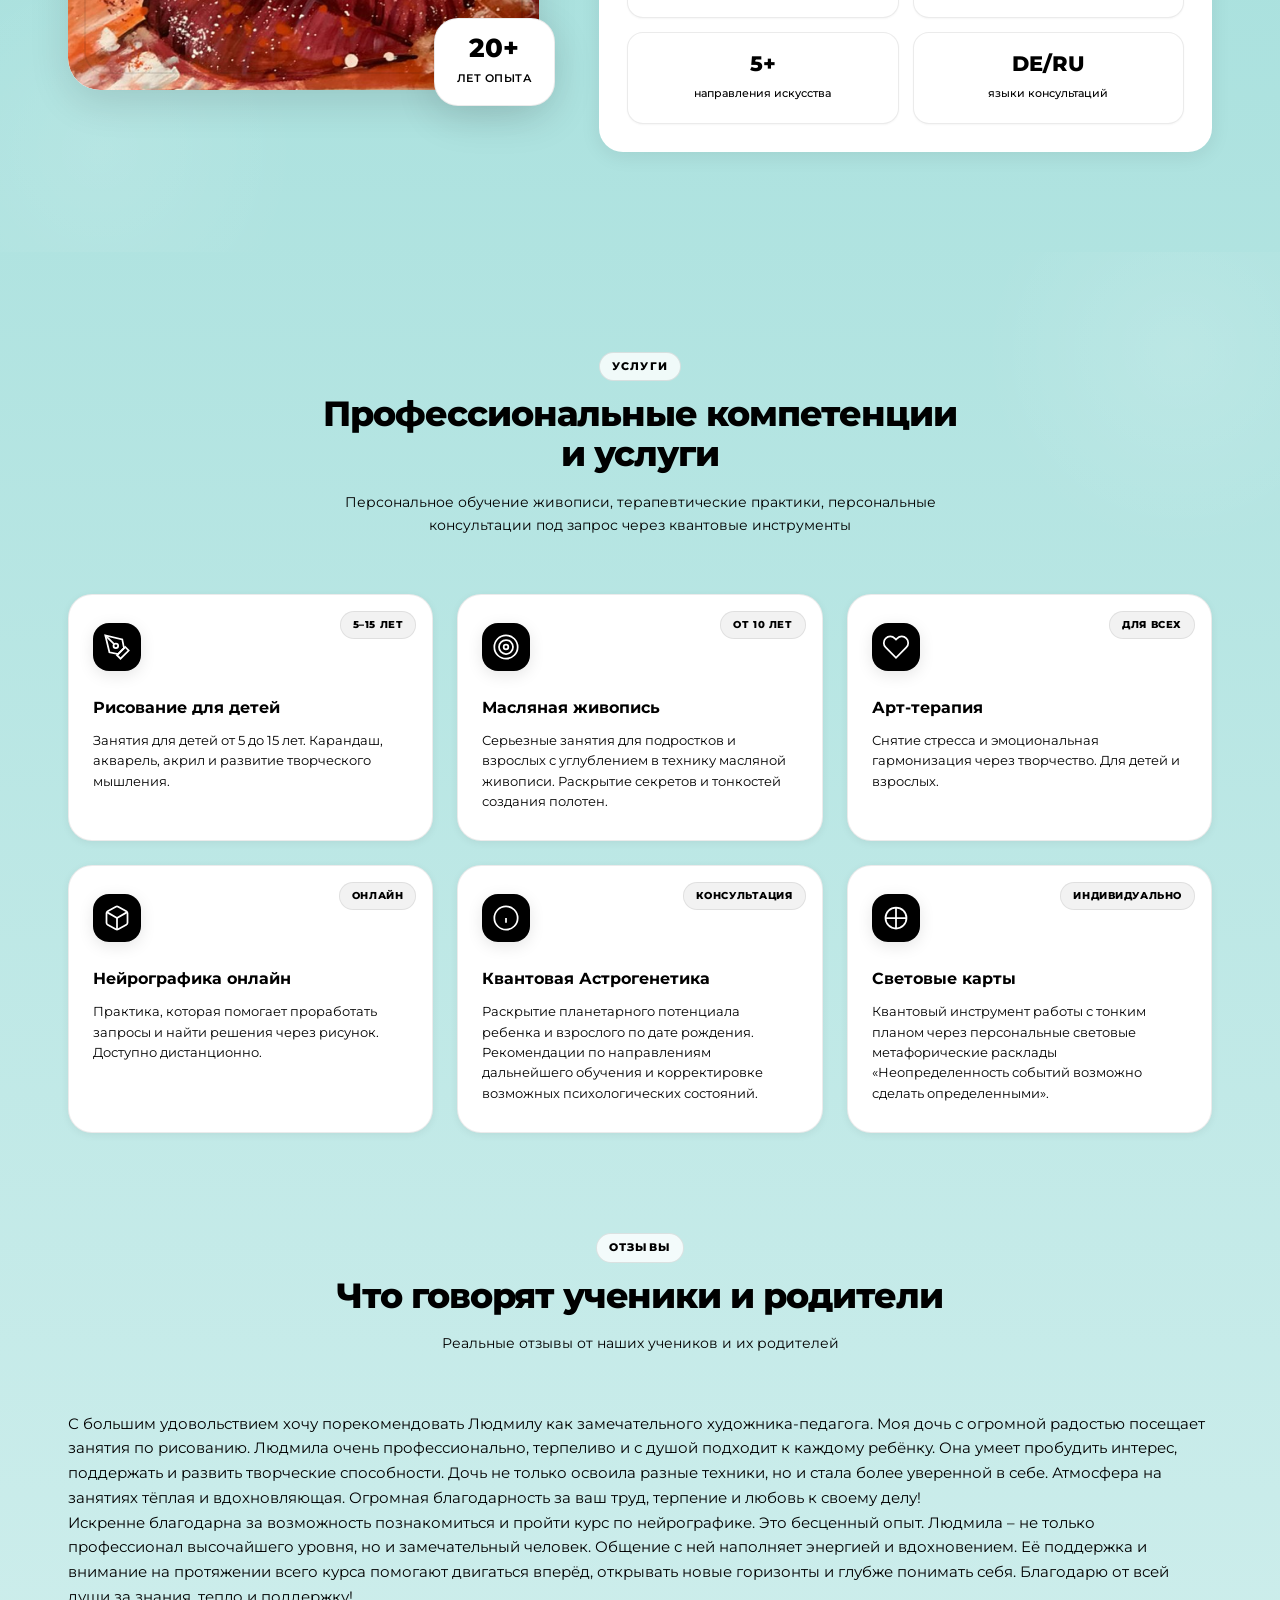
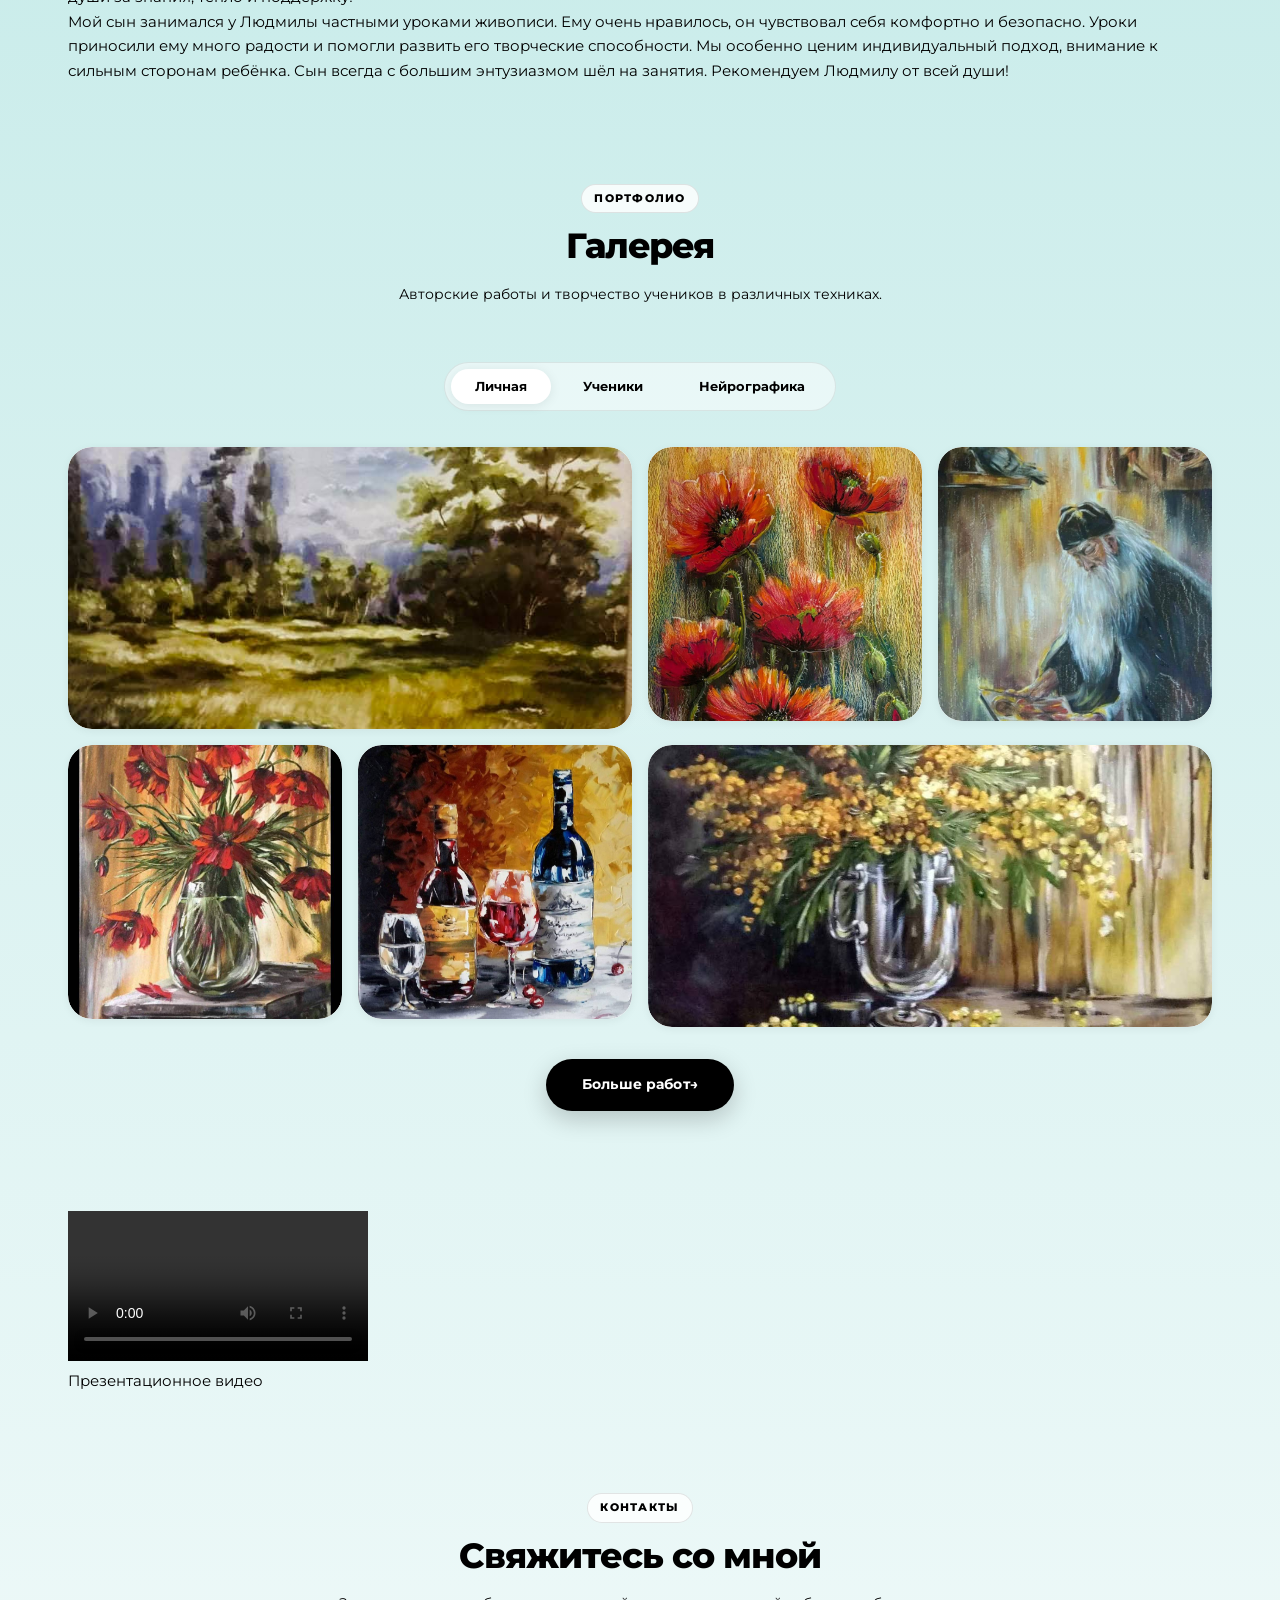
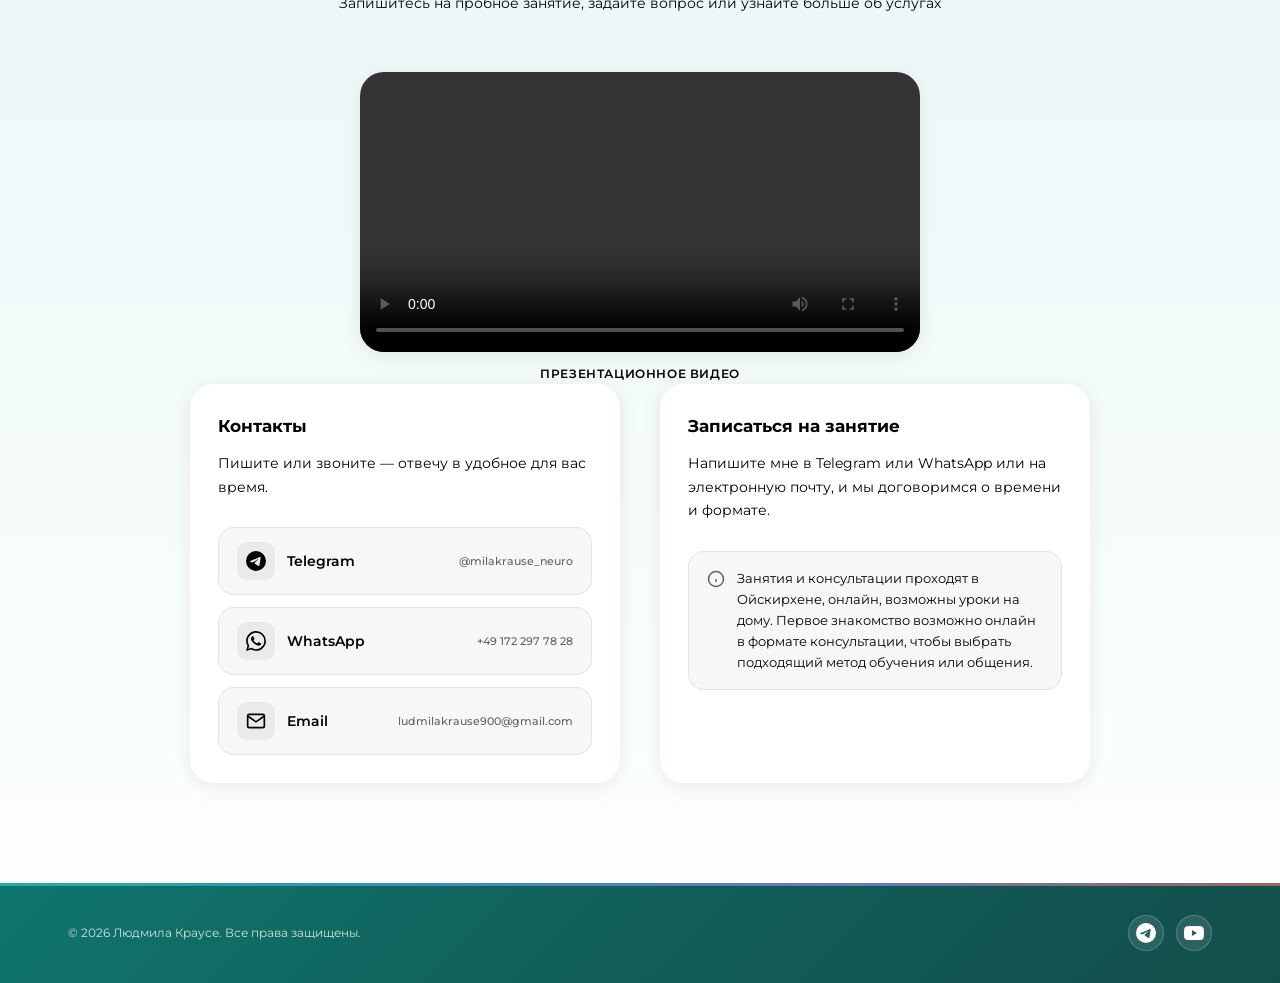
==== commit 3f93a130: "Update index.html" ====
--- a/index.html
+++ b/index.html
@@ -233,55 +233,64 @@
     </section>
 
     <!-- Contact -->
-    <section class="contact" id="contact">
-        <div class="contact-blob"></div>
-        <div class="container">
-            <div class="section-header">
-                <span class="section-label" data-i18n="contact_label">Контакты</span>
-                <h2 class="section-title" data-i18n="contact_title">Свяжитесь со мной</h2>
-                <p class="section-subtitle" data-i18n="contact_subtitle">Запишитесь на пробное занятие, задайте вопрос или узнайте больше об услугах</p>
-            </div>
-            
-            <div class="contact-grid">
-                <div class="contact-info">
-                    <h3 data-i18n="contact_info_title">Контакты</h3>
-                    <p data-i18n="contact_info_text">Пишите или звоните — отвечу в удобное для вас время.</p>
-                    <div class="contact-links">
-                        <a href="https://t.me/milakrause_neuro" target="_blank" class="contact-link contact-link-tg">
-                            <span class="contact-link-icon">
-                                <svg width="20" height="20" viewBox="0 0 24 24" fill="currentColor"><path d="M11.944 0A12 12 0 0 0 0 12a12 12 0 0 0 12 12 12 12 0 0 0 12-12A12 12 0 0 0 12 0a12 12 0 0 0-.056 0zm4.962 7.224c.1-.002.321.023.465.14a.506.506 0 0 1 .171.325c.016.093.036.306.02.472-.18 1.898-.962 6.502-1.36 8.627-.168.9-.499 1.201-.82 1.23-.696.065-1.225-.46-1.9-.902-1.056-.693-1.653-1.124-2.678-1.8-1.185-.78-.417-1.21.258-1.91.177-.184 3.247-2.977 3.307-3.23.007-.032.014-.15-.056-.212s-.174-.041-.249-.024c-.106.024-1.793 1.14-5.061 3.345-.48.33-.913.49-1.302.48-.428-.008-1.252-.241-1.865-.44-.752-.245-1.349-.374-1.297-.789.027-.216.325-.437.893-.663 3.498-1.524 5.83-2.529 6.998-3.014 3.332-1.386 4.025-1.627 4.476-1.635z"/></svg>
-                            </span>
-                            <span>Telegram</span>
-                            <span class="contact-link-detail">@milakrause_neuro</span>
-                        </a>
-                        <a href="https://wa.me/491722977828" target="_blank" class="contact-link contact-link-wa">
-                            <span class="contact-link-icon">
-                                <svg width="20" height="20" viewBox="0 0 24 24" fill="currentColor"><path d="M17.472 14.382c-.297-.149-1.758-.867-2.03-.967-.273-.099-.471-.148-.67.15-.197.297-.767.966-.94 1.164-.173.199-.347.223-.644.075-.297-.15-1.255-.463-2.39-1.475-.883-.788-1.48-1.761-1.653-2.059-.173-.297-.018-.458.13-.606.134-.133.298-.347.446-.52.149-.174.198-.298.298-.497.099-.198.05-.371-.025-.52-.075-.149-.669-1.612-.916-2.207-.242-.579-.487-.5-.669-.51-.173-.008-.371-.01-.57-.01-.198 0-.52.074-.792.372-.272.297-1.04 1.016-1.04 2.479 0 1.462 1.065 2.875 1.213 3.074.149.198 2.096 3.2 5.077 4.487.709.306 1.262.489 1.694.625.712.227 1.36.195 1.871.118.571-.085 1.758-.719 2.006-1.413.248-.694.248-1.289.173-1.413-.074-.124-.272-.198-.57-.347m-5.421 7.403h-.004a9.87 9.87 0 01-5.031-1.378l-.361-.214-3.741.982.998-3.648-.235-.374a9.86 9.86 0 01-1.51-5.26c.001-5.45 4.436-9.884 9.888-9.884 2.64 0 5.122 1.03 6.988 2.898a9.825 9.825 0 012.893 6.994c-.003 5.45-4.437 9.884-9.885 9.884m8.413-18.297A11.815 11.815 0 0012.05 0C5.495 0 .16 5.335.157 11.892c0 2.096.547 4.142 1.588 5.945L.057 24l6.305-1.654a11.882 11.882 0 005.683 1.448h.005c6.554 0 11.89-5.335 11.893-11.893a11.821 11.821 0 00-3.48-8.413z"/></svg>
-                            </span>
-                            <span>WhatsApp</span>
-                            <span class="contact-link-detail">+49 172 297 78 28</span>
-                        </a>
-                        <a href="mailto:ludmilakrause900@gmail.com" class="contact-link contact-link-email" onclick="copyEmail(event)">
-                            <span class="contact-link-icon">
-                                <svg width="20" height="20" viewBox="0 0 24 24" fill="none" stroke="currentColor" stroke-width="2"><path d="M4 4h16c1.1 0 2 .9 2 2v12c0 1.1-.9 2-2 2H4c-1.1 0-2-.9-2-2V6c0-1.1.9-2 2-2z"/><polyline points="22,6 12,13 2,6"/></svg>
-                            </span>
-                            <span>Email</span>
-                            <span class="contact-link-detail" id="emailText">ludmilakrause900@gmail.com</span>
-                            <span class="copy-tooltip" id="emailTooltip">Скопировано!</span>
-                        </a>
-                    </div>
-                </div>
-                <div class="contact-form-wrap">
-                    <h3 data-i18n="form_title">Записаться на занятие</h3>
-                    <p data-i18n="form_text">Напишите мне в Telegram или WhatsApp или на электронную почту, и мы договоримся о времени и формате.</p>
-                    <div class="contact-note">
-                        <svg width="18" height="18" viewBox="0 0 24 24" fill="none" stroke="currentColor" stroke-width="2"><circle cx="12" cy="12" r="10"/><path d="M12 16v-4"/><path d="M12 8h.01"/></svg>
-                        <span data-i18n="form_note">Занятия и консультации проходят в Ойскирхене, онлайн, возможны уроки на дому. Первое знакомство возможно онлайн в формате консультации, чтобы выбрать подходящий метод обучения или общения.</span>
-                    </div>
-                </div>
-            </div>
-        </div>
-    </section>
+<section class="contact" id="contact">
+    <div class="contact-blob"></div>
+    <div class="container">
+        <div class="section-header">
+            <span class="section-label" data-i18n="contact_label">Контакты</span>
+            <h2 class="section-title" data-i18n="contact_title">Свяжитесь со мной</h2>
+            <p class="section-subtitle" data-i18n="contact_subtitle">Запишитесь на пробное занятие, задайте вопрос или узнайте больше об услугах</p>
+        </div>
+
+        <!-- ВИДЕО-БЛОК ВНУТРИ КОНТАКТОВ -->
+        <div class="contact-video-wrapper">
+            <video id="aboutVideo" controls playsinline preload="metadata">
+                <source src="images/movie1.mp4" type="video/mp4" id="videoSource">
+                Ваш браузер не поддерживает видео.
+            </video>
+            <p class="contact-video-label" data-i18n="video_label">Презентационное видео</p>
+        </div>
+
+        <div class="contact-grid">
+            <div class="contact-info">
+                <h3 data-i18n="contact_info_title">Контакты</h3>
+                <p data-i18n="contact_info_text">Пишите или звоните — отвечу в удобное для вас время.</p>
+                <div class="contact-links">
+                    <a href="https://t.me/milakrause_neuro" target="_blank" class="contact-link contact-link-tg">
+                        <span class="contact-link-icon">
+                            <svg width="20" height="20" viewBox="0 0 24 24" fill="currentColor"><path d="M11.944 0A12 12 0 0 0 0 12a12 12 0 0 0 12 12 12 12 0 0 0 12-12A12 12 0 0 0 12 0a12 12 0 0 0-.056 0zm4.962 7.224c.1-.002.321.023.465.14a.506.506 0 0 1 .171.325c.016.093.036.306.02.472-.18 1.898-.962 6.502-1.36 8.627-.168.9-.499 1.201-.82 1.23-.696.065-1.225-.46-1.9-.902-1.056-.693-1.653-1.124-2.678-1.8-1.185-.78-.417-1.21.258-1.91.177-.184 3.247-2.977 3.307-3.23.007-.032.014-.15-.056-.212s-.174-.041-.249-.024c-.106.024-1.793 1.14-5.061 3.345-.48.33-.913.49-1.302.48-.428-.008-1.252-.241-1.865-.44-.752-.245-1.349-.374-1.297-.789.027-.216.325-.437.893-.663 3.498-1.524 5.83-2.529 6.998-3.014 3.332-1.386 4.025-1.627 4.476-1.635z"/></svg>
+                        </span>
+                        <span>Telegram</span>
+                        <span class="contact-link-detail">@milakrause_neuro</span>
+                    </a>
+                    <a href="https://wa.me/491722977828" target="_blank" class="contact-link contact-link-wa">
+                        <span class="contact-link-icon">
+                            <svg width="20" height="20" viewBox="0 0 24 24" fill="currentColor"><path d="M17.472 14.382c-.297-.149-1.758-.867-2.03-.967-.273-.099-.471-.148-.67.15-.197.297-.767.966-.94 1.164-.173.199-.347.223-.644.075-.297-.15-1.255-.463-2.39-1.475-.883-.788-1.48-1.761-1.653-2.059-.173-.297-.018-.458.13-.606.134-.133.298-.347.446-.52.149-.174.198-.298.298-.497.099-.198.05-.371-.025-.52-.075-.149-.669-1.612-.916-2.207-.242-.579-.487-.5-.669-.51-.173-.008-.371-.01-.57-.01-.198 0-.52.074-.792.372-.272.297-1.04 1.016-1.04 2.479 0 1.462 1.065 2.875 1.213 3.074.149.198 2.096 3.2 5.077 4.487.709.306 1.262.489 1.694.625.712.227 1.36.195 1.871.118.571-.085 1.758-.719 2.006-1.413.248-.694.248-1.289.173-1.413-.074-.124-.272-.198-.57-.347m-5.421 7.403h-.004a9.87 9.87 0 01-5.031-1.378l-.361-.214-3.741.982.998-3.648-.235-.374a9.86 9.86 0 01-1.51-5.26c.001-5.45 4.436-9.884 9.888-9.884 2.64 0 5.122 1.03 6.988 2.898a9.825 9.825 0 012.893 6.994c-.003 5.45-4.437 9.884-9.885 9.884m8.413-18.297A11.815 11.815 0 0012.05 0C5.495 0 .16 5.335.157 11.892c0 2.096.547 4.142 1.588 5.945L.057 24l6.305-1.654a11.882 11.882 0 005.683 1.448h.005c6.554 0 11.89-5.335 11.893-11.893a11.821 11.821 0 00-3.48-8.413z"/></svg>
+                        </span>
+                        <span>WhatsApp</span>
+                        <span class="contact-link-detail">+49 172 297 78 28</span>
+                    </a>
+                    <a href="mailto:ludmilakrause900@gmail.com" class="contact-link contact-link-email" onclick="copyEmail(event)">
+                        <span class="contact-link-icon">
+                            <svg width="20" height="20" viewBox="0 0 24 24" fill="none" stroke="currentColor" stroke-width="2"><path d="M4 4h16c1.1 0 2 .9 2 2v12c0 1.1-.9 2-2 2H4c-1.1 0-2-.9-2-2V6c0-1.1.9-2 2-2z"/><polyline points="22,6 12,13 2,6"/></svg>
+                        </span>
+                        <span>Email</span>
+                        <span class="contact-link-detail" id="emailText">ludmilakrause900@gmail.com</span>
+                        <span class="copy-tooltip" id="emailTooltip">Скопировано!</span>
+                    </a>
+                </div>
+            </div>
+            <div class="contact-form-wrap">
+                <h3 data-i18n="form_title">Записаться на занятие</h3>
+                <p data-i18n="form_text">Напишите мне в Telegram или WhatsApp или на электронную почту, и мы договоримся о времени и формате.</p>
+                <div class="contact-note">
+                    <svg width="18" height="18" viewBox="0 0 24 24" fill="none" stroke="currentColor" stroke-width="2"><circle cx="12" cy="12" r="10"/><path d="M12 16v-4"/><path d="M12 8h.01"/></svg>
+                    <span data-i18n="form_note">Занятия и консультации проходят в Ойскирхене, онлайн, возможны уроки на дому. Первое знакомство возможно онлайн в формате консультации, чтобы выбрать подходящий метод обучения или общения.</span>
+                </div>
+            </div>
+        </div>
+    </div>
+</section>
 
     <!-- Footer -->
     <footer class="footer" id="footer">
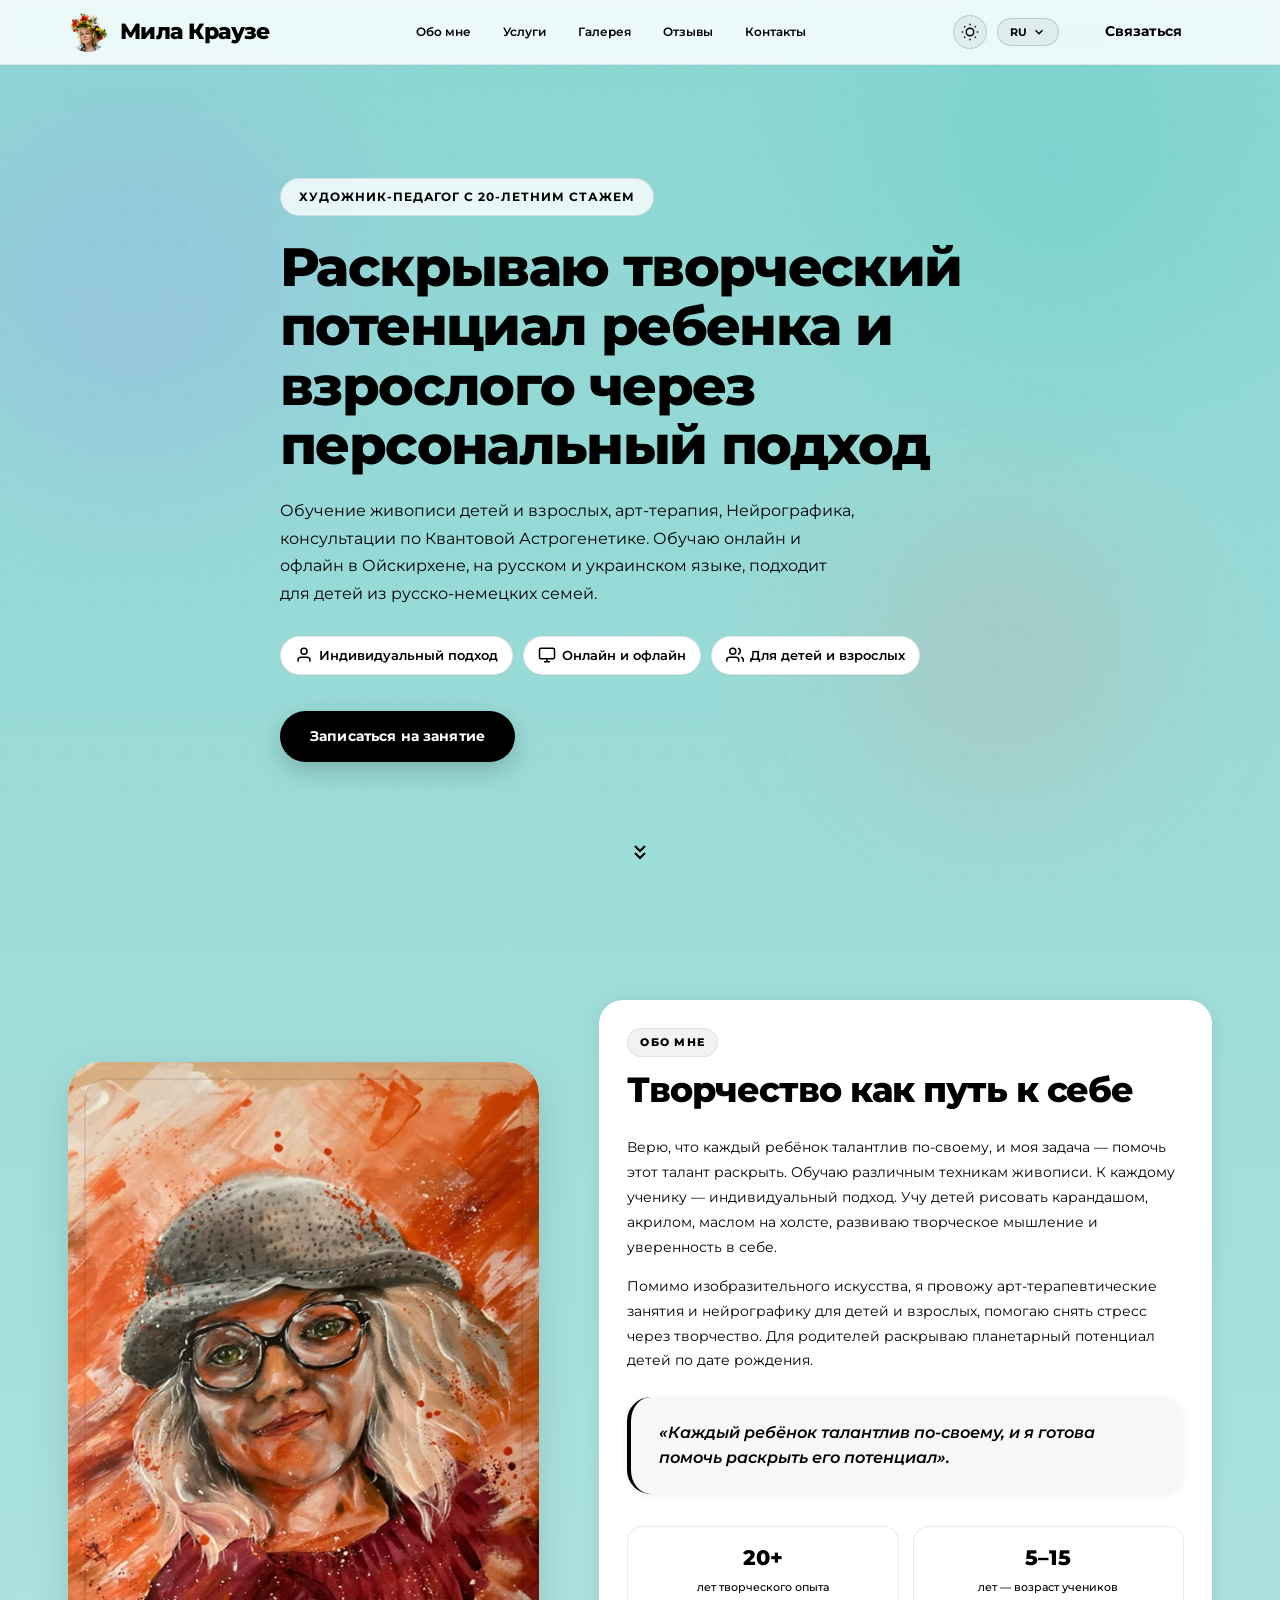
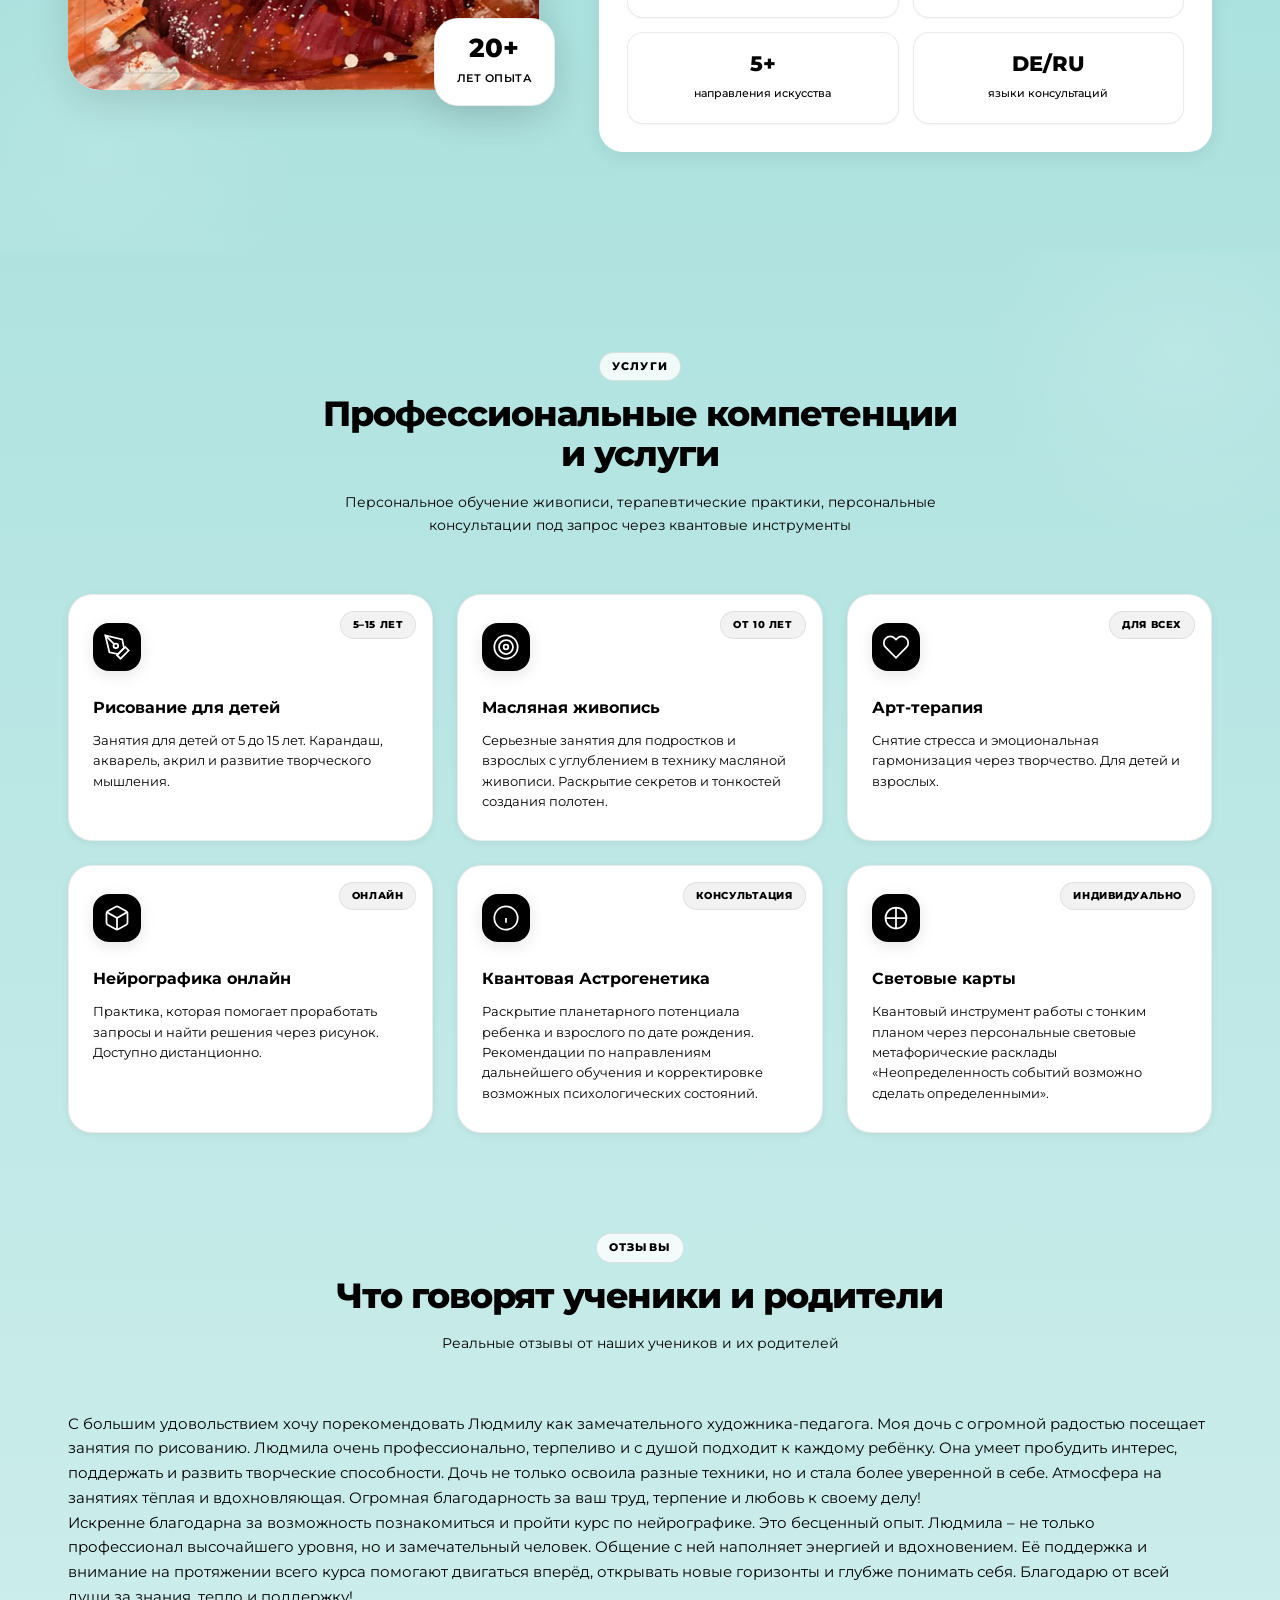
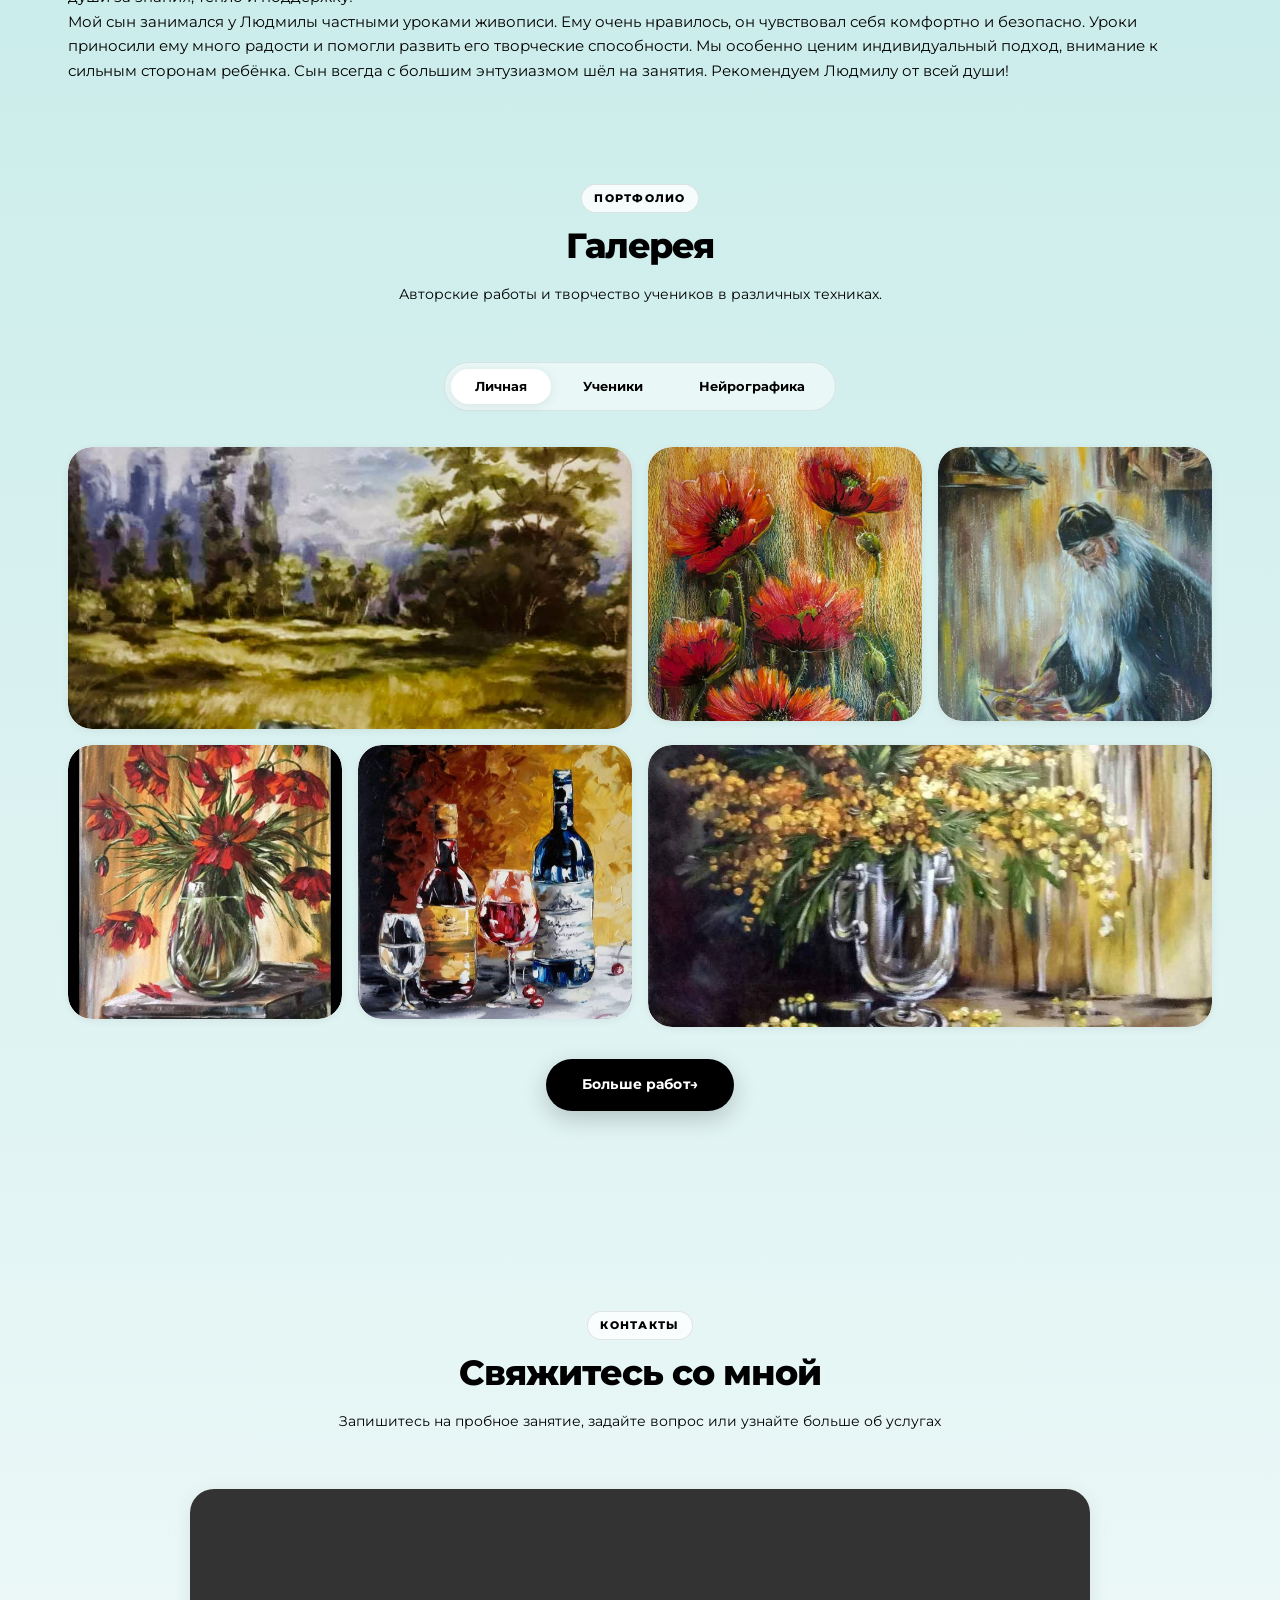
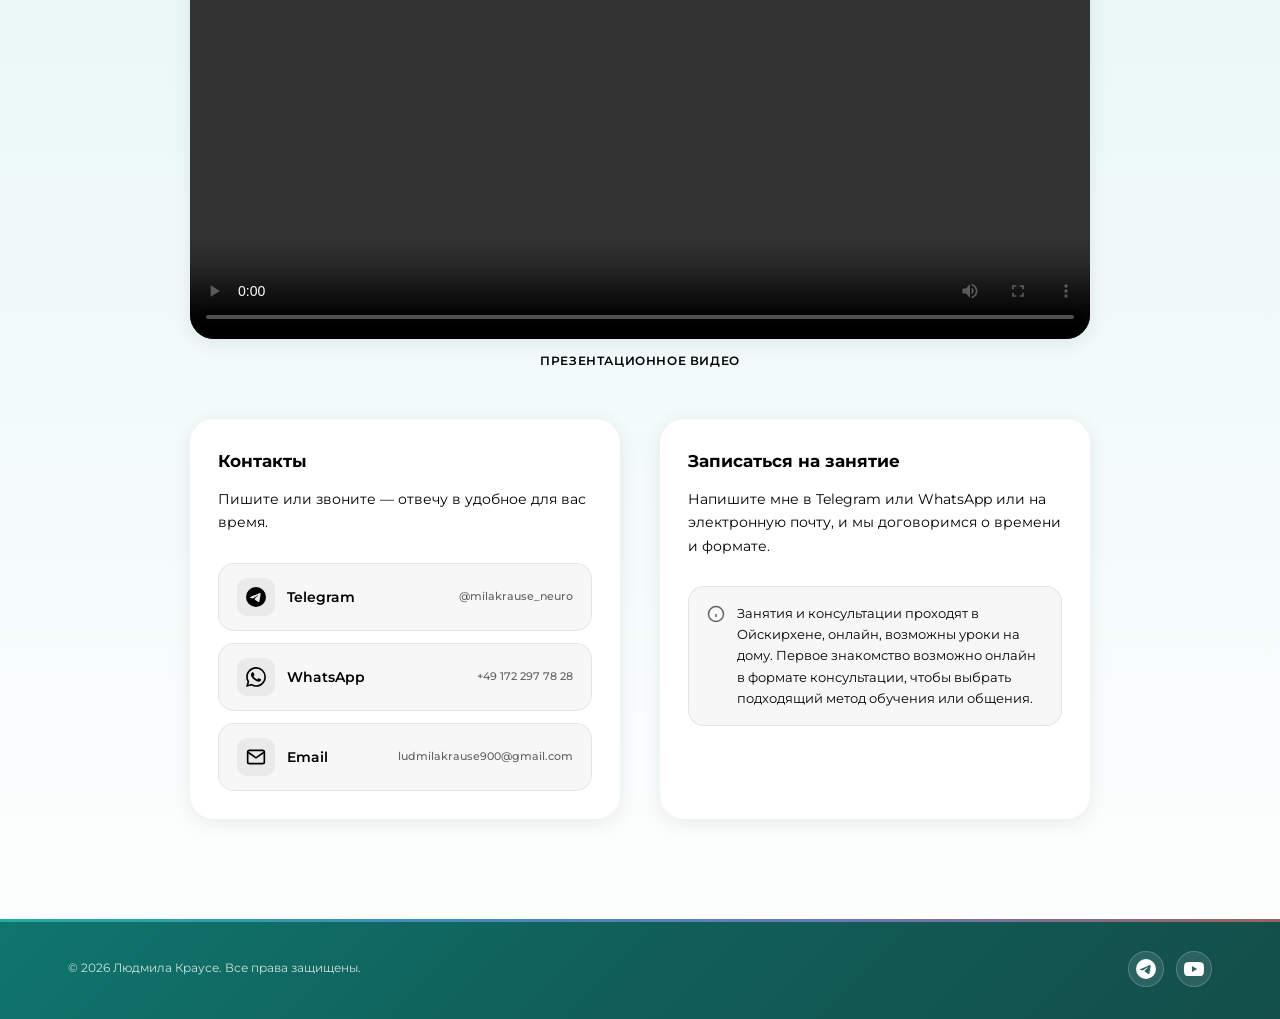
==== commit cd93aef3: "Update index.html" ====
--- a/index.html
+++ b/index.html
@@ -219,78 +219,65 @@
         </div>
     </section>
 
-    <!-- Video Promo (отдельный блок) -->
-    <section class="video-promo">
-        <div class="container">
-            <div class="video-promo-wrapper">
+    <!-- Contact (с видео внутри) -->
+    <section class="contact" id="contact">
+        <div class="contact-blob"></div>
+        <div class="container">
+            <div class="section-header">
+                <span class="section-label" data-i18n="contact_label">Контакты</span>
+                <h2 class="section-title" data-i18n="contact_title">Свяжитесь со мной</h2>
+                <p class="section-subtitle" data-i18n="contact_subtitle">Запишитесь на пробное занятие, задайте вопрос или узнайте больше об услугах</p>
+            </div>
+
+            <!-- ВИДЕО-БЛОК (внутри контактов) -->
+            <div class="contact-video-wrapper">
                 <video id="aboutVideo" controls playsinline preload="metadata">
                     <source src="images/movie1.mp4" type="video/mp4" id="videoSource">
                     Ваш браузер не поддерживает видео.
                 </video>
-                <p class="video-promo-label" data-i18n="video_label">Презентационное видео</p>
-            </div>
-        </div>
-    </section>
-
-    <!-- Contact -->
-<section class="contact" id="contact">
-    <div class="contact-blob"></div>
-    <div class="container">
-        <div class="section-header">
-            <span class="section-label" data-i18n="contact_label">Контакты</span>
-            <h2 class="section-title" data-i18n="contact_title">Свяжитесь со мной</h2>
-            <p class="section-subtitle" data-i18n="contact_subtitle">Запишитесь на пробное занятие, задайте вопрос или узнайте больше об услугах</p>
-        </div>
-
-        <!-- ВИДЕО-БЛОК ВНУТРИ КОНТАКТОВ -->
-        <div class="contact-video-wrapper">
-            <video id="aboutVideo" controls playsinline preload="metadata">
-                <source src="images/movie1.mp4" type="video/mp4" id="videoSource">
-                Ваш браузер не поддерживает видео.
-            </video>
-            <p class="contact-video-label" data-i18n="video_label">Презентационное видео</p>
-        </div>
-
-        <div class="contact-grid">
-            <div class="contact-info">
-                <h3 data-i18n="contact_info_title">Контакты</h3>
-                <p data-i18n="contact_info_text">Пишите или звоните — отвечу в удобное для вас время.</p>
-                <div class="contact-links">
-                    <a href="https://t.me/milakrause_neuro" target="_blank" class="contact-link contact-link-tg">
-                        <span class="contact-link-icon">
-                            <svg width="20" height="20" viewBox="0 0 24 24" fill="currentColor"><path d="M11.944 0A12 12 0 0 0 0 12a12 12 0 0 0 12 12 12 12 0 0 0 12-12A12 12 0 0 0 12 0a12 12 0 0 0-.056 0zm4.962 7.224c.1-.002.321.023.465.14a.506.506 0 0 1 .171.325c.016.093.036.306.02.472-.18 1.898-.962 6.502-1.36 8.627-.168.9-.499 1.201-.82 1.23-.696.065-1.225-.46-1.9-.902-1.056-.693-1.653-1.124-2.678-1.8-1.185-.78-.417-1.21.258-1.91.177-.184 3.247-2.977 3.307-3.23.007-.032.014-.15-.056-.212s-.174-.041-.249-.024c-.106.024-1.793 1.14-5.061 3.345-.48.33-.913.49-1.302.48-.428-.008-1.252-.241-1.865-.44-.752-.245-1.349-.374-1.297-.789.027-.216.325-.437.893-.663 3.498-1.524 5.83-2.529 6.998-3.014 3.332-1.386 4.025-1.627 4.476-1.635z"/></svg>
-                        </span>
-                        <span>Telegram</span>
-                        <span class="contact-link-detail">@milakrause_neuro</span>
-                    </a>
-                    <a href="https://wa.me/491722977828" target="_blank" class="contact-link contact-link-wa">
-                        <span class="contact-link-icon">
-                            <svg width="20" height="20" viewBox="0 0 24 24" fill="currentColor"><path d="M17.472 14.382c-.297-.149-1.758-.867-2.03-.967-.273-.099-.471-.148-.67.15-.197.297-.767.966-.94 1.164-.173.199-.347.223-.644.075-.297-.15-1.255-.463-2.39-1.475-.883-.788-1.48-1.761-1.653-2.059-.173-.297-.018-.458.13-.606.134-.133.298-.347.446-.52.149-.174.198-.298.298-.497.099-.198.05-.371-.025-.52-.075-.149-.669-1.612-.916-2.207-.242-.579-.487-.5-.669-.51-.173-.008-.371-.01-.57-.01-.198 0-.52.074-.792.372-.272.297-1.04 1.016-1.04 2.479 0 1.462 1.065 2.875 1.213 3.074.149.198 2.096 3.2 5.077 4.487.709.306 1.262.489 1.694.625.712.227 1.36.195 1.871.118.571-.085 1.758-.719 2.006-1.413.248-.694.248-1.289.173-1.413-.074-.124-.272-.198-.57-.347m-5.421 7.403h-.004a9.87 9.87 0 01-5.031-1.378l-.361-.214-3.741.982.998-3.648-.235-.374a9.86 9.86 0 01-1.51-5.26c.001-5.45 4.436-9.884 9.888-9.884 2.64 0 5.122 1.03 6.988 2.898a9.825 9.825 0 012.893 6.994c-.003 5.45-4.437 9.884-9.885 9.884m8.413-18.297A11.815 11.815 0 0012.05 0C5.495 0 .16 5.335.157 11.892c0 2.096.547 4.142 1.588 5.945L.057 24l6.305-1.654a11.882 11.882 0 005.683 1.448h.005c6.554 0 11.89-5.335 11.893-11.893a11.821 11.821 0 00-3.48-8.413z"/></svg>
-                        </span>
-                        <span>WhatsApp</span>
-                        <span class="contact-link-detail">+49 172 297 78 28</span>
-                    </a>
-                    <a href="mailto:ludmilakrause900@gmail.com" class="contact-link contact-link-email" onclick="copyEmail(event)">
-                        <span class="contact-link-icon">
-                            <svg width="20" height="20" viewBox="0 0 24 24" fill="none" stroke="currentColor" stroke-width="2"><path d="M4 4h16c1.1 0 2 .9 2 2v12c0 1.1-.9 2-2 2H4c-1.1 0-2-.9-2-2V6c0-1.1.9-2 2-2z"/><polyline points="22,6 12,13 2,6"/></svg>
-                        </span>
-                        <span>Email</span>
-                        <span class="contact-link-detail" id="emailText">ludmilakrause900@gmail.com</span>
-                        <span class="copy-tooltip" id="emailTooltip">Скопировано!</span>
-                    </a>
-                </div>
-            </div>
-            <div class="contact-form-wrap">
-                <h3 data-i18n="form_title">Записаться на занятие</h3>
-                <p data-i18n="form_text">Напишите мне в Telegram или WhatsApp или на электронную почту, и мы договоримся о времени и формате.</p>
-                <div class="contact-note">
-                    <svg width="18" height="18" viewBox="0 0 24 24" fill="none" stroke="currentColor" stroke-width="2"><circle cx="12" cy="12" r="10"/><path d="M12 16v-4"/><path d="M12 8h.01"/></svg>
-                    <span data-i18n="form_note">Занятия и консультации проходят в Ойскирхене, онлайн, возможны уроки на дому. Первое знакомство возможно онлайн в формате консультации, чтобы выбрать подходящий метод обучения или общения.</span>
-                </div>
-            </div>
-        </div>
-    </div>
-</section>
+                <p class="contact-video-label" data-i18n="video_label">Презентационное видео</p>
+            </div>
+
+            <div class="contact-grid">
+                <div class="contact-info">
+                    <h3 data-i18n="contact_info_title">Контакты</h3>
+                    <p data-i18n="contact_info_text">Пишите или звоните — отвечу в удобное для вас время.</p>
+                    <div class="contact-links">
+                        <a href="https://t.me/milakrause_neuro" target="_blank" class="contact-link contact-link-tg">
+                            <span class="contact-link-icon">
+                                <svg width="20" height="20" viewBox="0 0 24 24" fill="currentColor"><path d="M11.944 0A12 12 0 0 0 0 12a12 12 0 0 0 12 12 12 12 0 0 0 12-12A12 12 0 0 0 12 0a12 12 0 0 0-.056 0zm4.962 7.224c.1-.002.321.023.465.14a.506.506 0 0 1 .171.325c.016.093.036.306.02.472-.18 1.898-.962 6.502-1.36 8.627-.168.9-.499 1.201-.82 1.23-.696.065-1.225-.46-1.9-.902-1.056-.693-1.653-1.124-2.678-1.8-1.185-.78-.417-1.21.258-1.91.177-.184 3.247-2.977 3.307-3.23.007-.032.014-.15-.056-.212s-.174-.041-.249-.024c-.106.024-1.793 1.14-5.061 3.345-.48.33-.913.49-1.302.48-.428-.008-1.252-.241-1.865-.44-.752-.245-1.349-.374-1.297-.789.027-.216.325-.437.893-.663 3.498-1.524 5.83-2.529 6.998-3.014 3.332-1.386 4.025-1.627 4.476-1.635z"/></svg>
+                            </span>
+                            <span>Telegram</span>
+                            <span class="contact-link-detail">@milakrause_neuro</span>
+                        </a>
+                        <a href="https://wa.me/491722977828" target="_blank" class="contact-link contact-link-wa">
+                            <span class="contact-link-icon">
+                                <svg width="20" height="20" viewBox="0 0 24 24" fill="currentColor"><path d="M17.472 14.382c-.297-.149-1.758-.867-2.03-.967-.273-.099-.471-.148-.67.15-.197.297-.767.966-.94 1.164-.173.199-.347.223-.644.075-.297-.15-1.255-.463-2.39-1.475-.883-.788-1.48-1.761-1.653-2.059-.173-.297-.018-.458.13-.606.134-.133.298-.347.446-.52.149-.174.198-.298.298-.497.099-.198.05-.371-.025-.52-.075-.149-.669-1.612-.916-2.207-.242-.579-.487-.5-.669-.51-.173-.008-.371-.01-.57-.01-.198 0-.52.074-.792.372-.272.297-1.04 1.016-1.04 2.479 0 1.462 1.065 2.875 1.213 3.074.149.198 2.096 3.2 5.077 4.487.709.306 1.262.489 1.694.625.712.227 1.36.195 1.871.118.571-.085 1.758-.719 2.006-1.413.248-.694.248-1.289.173-1.413-.074-.124-.272-.198-.57-.347m-5.421 7.403h-.004a9.87 9.87 0 01-5.031-1.378l-.361-.214-3.741.982.998-3.648-.235-.374a9.86 9.86 0 01-1.51-5.26c.001-5.45 4.436-9.884 9.888-9.884 2.64 0 5.122 1.03 6.988 2.898a9.825 9.825 0 012.893 6.994c-.003 5.45-4.437 9.884-9.885 9.884m8.413-18.297A11.815 11.815 0 0012.05 0C5.495 0 .16 5.335.157 11.892c0 2.096.547 4.142 1.588 5.945L.057 24l6.305-1.654a11.882 11.882 0 005.683 1.448h.005c6.554 0 11.89-5.335 11.893-11.893a11.821 11.821 0 00-3.48-8.413z"/></svg>
+                            </span>
+                            <span>WhatsApp</span>
+                            <span class="contact-link-detail">+49 172 297 78 28</span>
+                        </a>
+                        <a href="mailto:ludmilakrause900@gmail.com" class="contact-link contact-link-email" onclick="copyEmail(event)">
+                            <span class="contact-link-icon">
+                                <svg width="20" height="20" viewBox="0 0 24 24" fill="none" stroke="currentColor" stroke-width="2"><path d="M4 4h16c1.1 0 2 .9 2 2v12c0 1.1-.9 2-2 2H4c-1.1 0-2-.9-2-2V6c0-1.1.9-2 2-2z"/><polyline points="22,6 12,13 2,6"/></svg>
+                            </span>
+                            <span>Email</span>
+                            <span class="contact-link-detail" id="emailText">ludmilakrause900@gmail.com</span>
+                            <span class="copy-tooltip" id="emailTooltip">Скопировано!</span>
+                        </a>
+                    </div>
+                </div>
+                <div class="contact-form-wrap">
+                    <h3 data-i18n="form_title">Записаться на занятие</h3>
+                    <p data-i18n="form_text">Напишите мне в Telegram или WhatsApp или на электронную почту, и мы договоримся о времени и формате.</p>
+                    <div class="contact-note">
+                        <svg width="18" height="18" viewBox="0 0 24 24" fill="none" stroke="currentColor" stroke-width="2"><circle cx="12" cy="12" r="10"/><path d="M12 16v-4"/><path d="M12 8h.01"/></svg>
+                        <span data-i18n="form_note">Занятия и консультации проходят в Ойскирхене, онлайн, возможны уроки на дому. Первое знакомство возможно онлайн в формате консультации, чтобы выбрать подходящий метод обучения или общения.</span>
+                    </div>
+                </div>
+            </div>
+        </div>
+    </section>
 
     <!-- Footer -->
     <footer class="footer" id="footer">
--- a/styles.css
+++ b/styles.css
@@ -540,7 +540,7 @@
 }
 
 /* ============================================
-   CONTACT
+   CONTACT (с видео внутри)
    ============================================ */
 .contact { padding: 100px 0; position: relative; overflow: hidden; background: transparent; }
 .contact-blob {
@@ -548,6 +548,37 @@
     background: radial-gradient(circle, rgba(255,255,255,0.2) 0%, transparent 70%);
     pointer-events: none; opacity: 0.5;
 }
+
+/* ВИДЕО-БЛОК ВНУТРИ КОНТАКТОВ */
+.contact-video-wrapper {
+    max-width: 900px;            /* ограничение ширины 900px */
+    margin: 40px auto 48px;      /* отступ сверху и снизу */
+    text-align: center;
+}
+.contact-video-wrapper video {
+    width: 100%;
+    max-width: 100%;
+    border-radius: var(--r-lg);
+    box-shadow: var(--shadow-md);
+    background: var(--bg-surface);
+    display: block;
+}
+.contact-video-label {
+    font-size: 0.8rem;
+    font-weight: 600;
+    color: var(--black);
+    margin-top: 12px;            /* подпись под видео */
+    text-transform: uppercase;
+    letter-spacing: 0.05em;
+}
+body.dark-theme .contact-video-label {
+    color: #ffffff;
+}
+body.dark-theme .contact-video-wrapper video {
+    background: #4a4a4a;
+}
+
+/* Сетка контактов (две колонки) */
 .contact-grid { display: grid; grid-template-columns: 1fr 1fr; gap: 40px; max-width: 900px; margin: 0 auto; position: relative; z-index: 1; }
 
 .contact-info, .contact-form-wrap {
@@ -602,35 +633,6 @@
 }
 .contact-note svg { flex-shrink: 0; color: var(--black); margin-top: 2px; opacity: 0.6; }
 
-/* ===== ВИДЕО-БЛОК В КОНТАКТАХ (исправлено) ===== */
-.contact-video-wrapper {
-    max-width: 560px;
-    margin: 40px auto 0;
-    text-align: center;
-}
-.contact-video-wrapper video {
-    width: 100%;
-    max-width: 100%;
-    border-radius: var(--r-lg);
-    box-shadow: var(--shadow-md);
-    background: var(--bg-surface);
-    display: block;
-}
-.contact-video-label {
-    font-size: 0.8rem;
-    font-weight: 600;
-    color: var(--black);
-    margin-top: 12px;            /* изменено: отступ сверху, а не снизу */
-    text-transform: uppercase;
-    letter-spacing: 0.05em;
-}
-body.dark-theme .contact-video-label {
-    color: #ffffff;
-}
-body.dark-theme .contact-video-wrapper video {
-    background: #4a4a4a;
-}
-
 /* ============================================
    FOOTER
    ============================================ */
@@ -744,7 +746,9 @@
     background: #323232;
 }
 body.dark-theme .contact-blob { background: radial-gradient(circle, rgba(255,255,255,0.05) 0%, transparent 70%); }
-body.dark-theme .contact-form-wrap {
+body.dark-theme .contact-video-label { color: #ffffff; }
+body.dark-theme .contact-video-wrapper video { background: #4a4a4a; }
+body.dark-theme .contact-info, body.dark-theme .contact-form-wrap {
     background: #4a4a4a; border-color: rgba(255,255,255,0.08);
 }
 body.dark-theme .contact-info h3, body.dark-theme .contact-form-wrap h3 { color: #ffffff; }
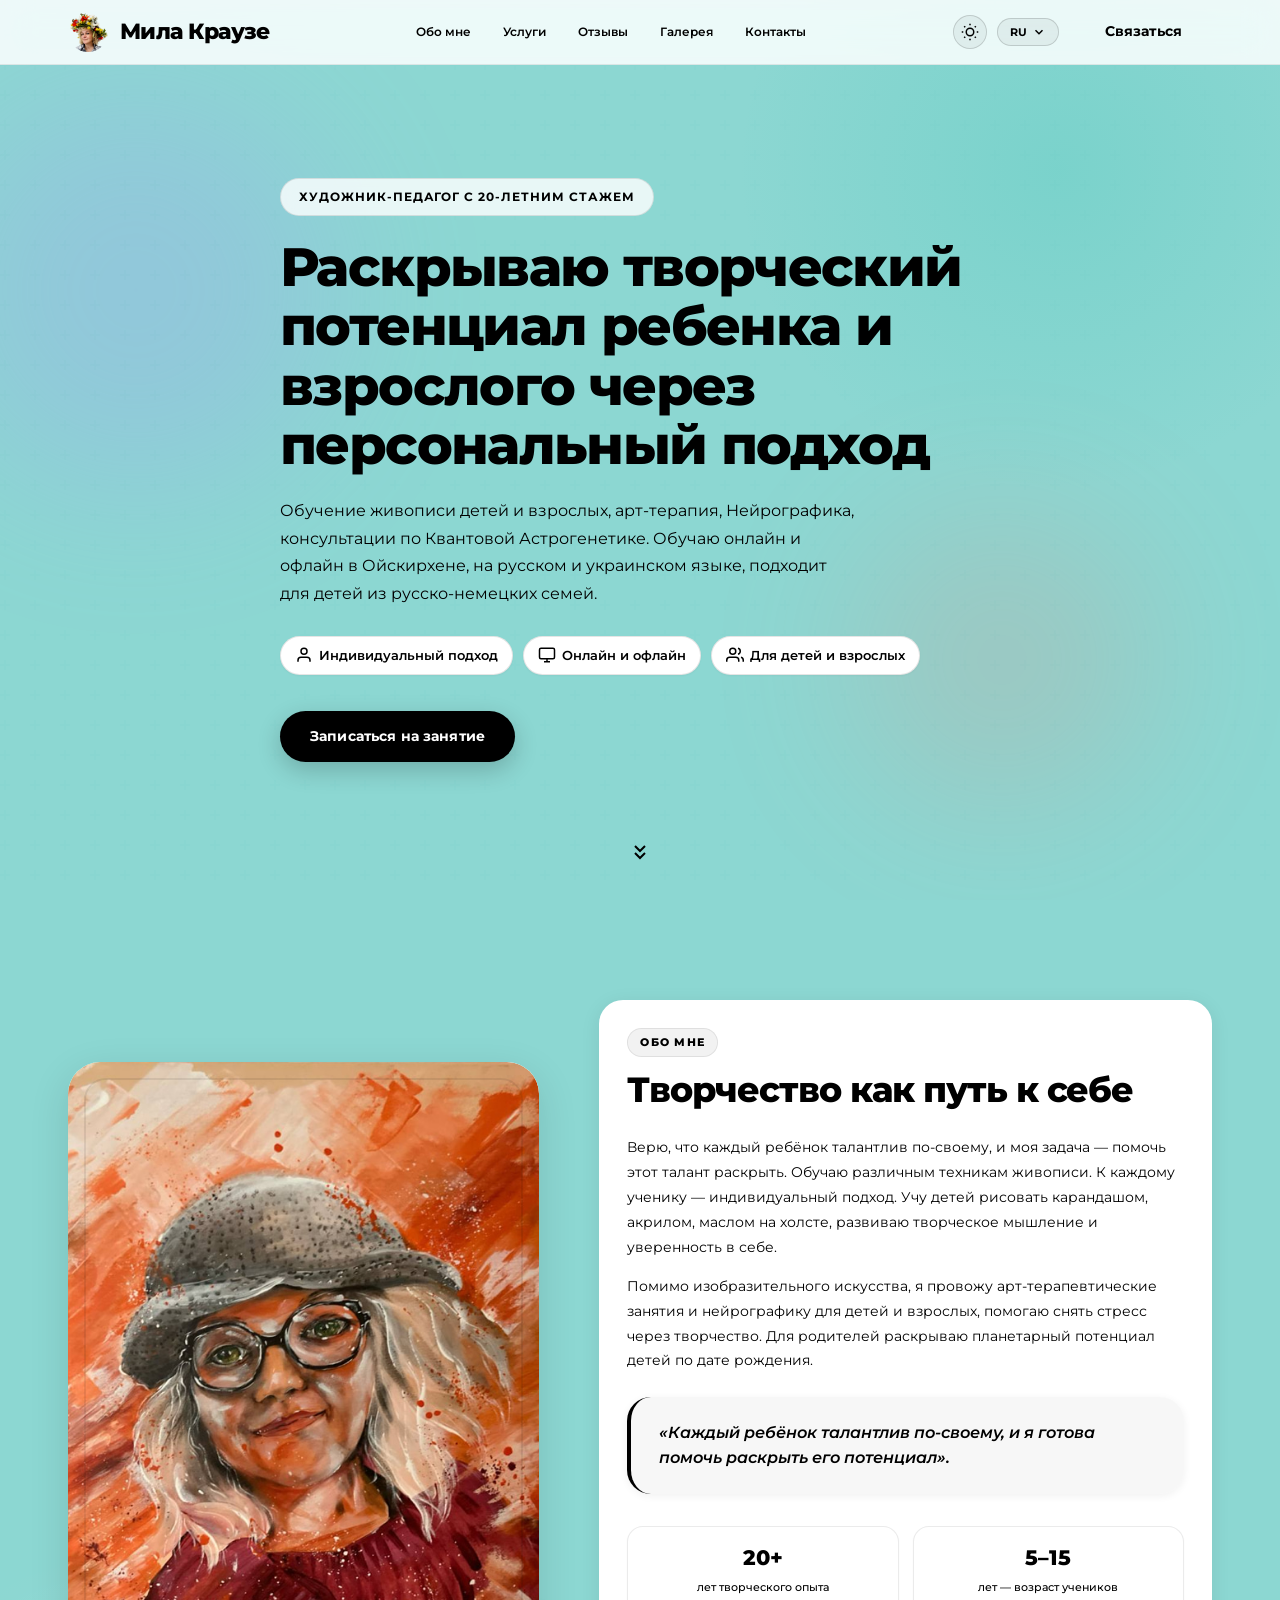
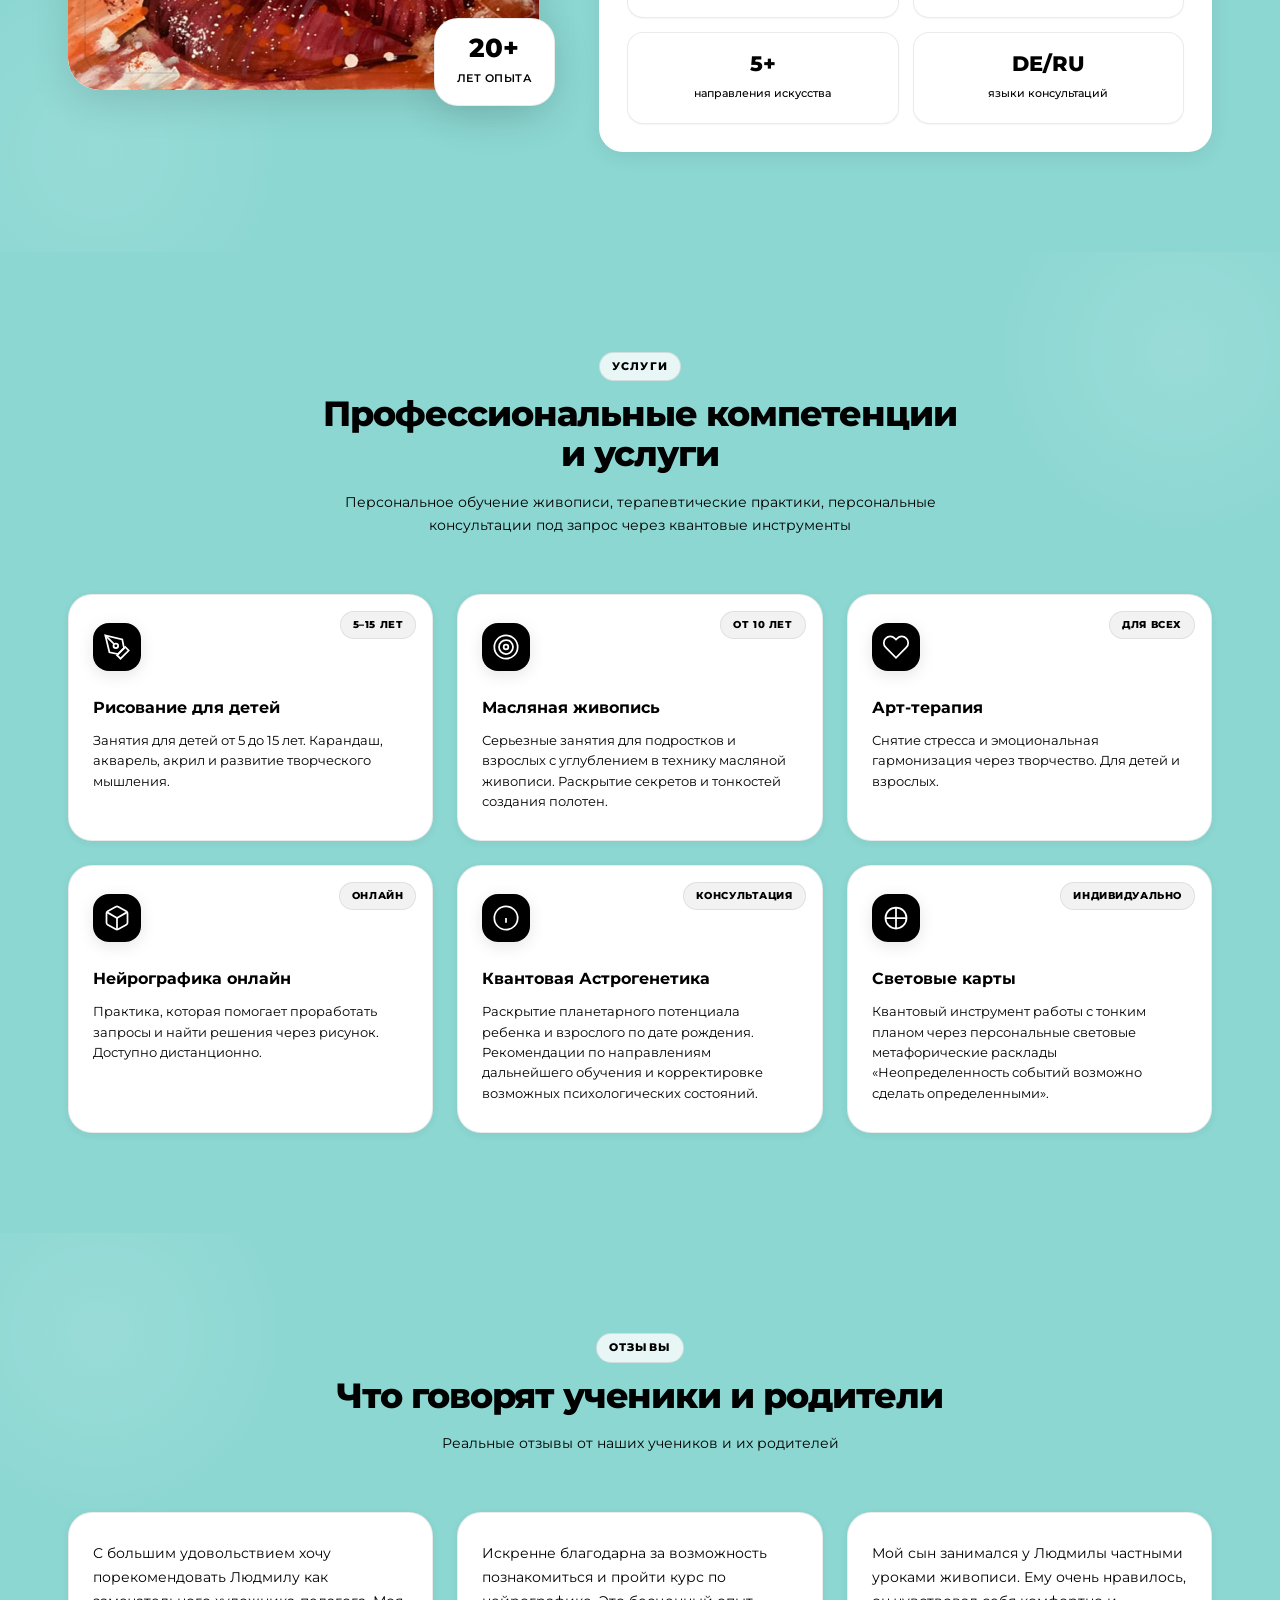
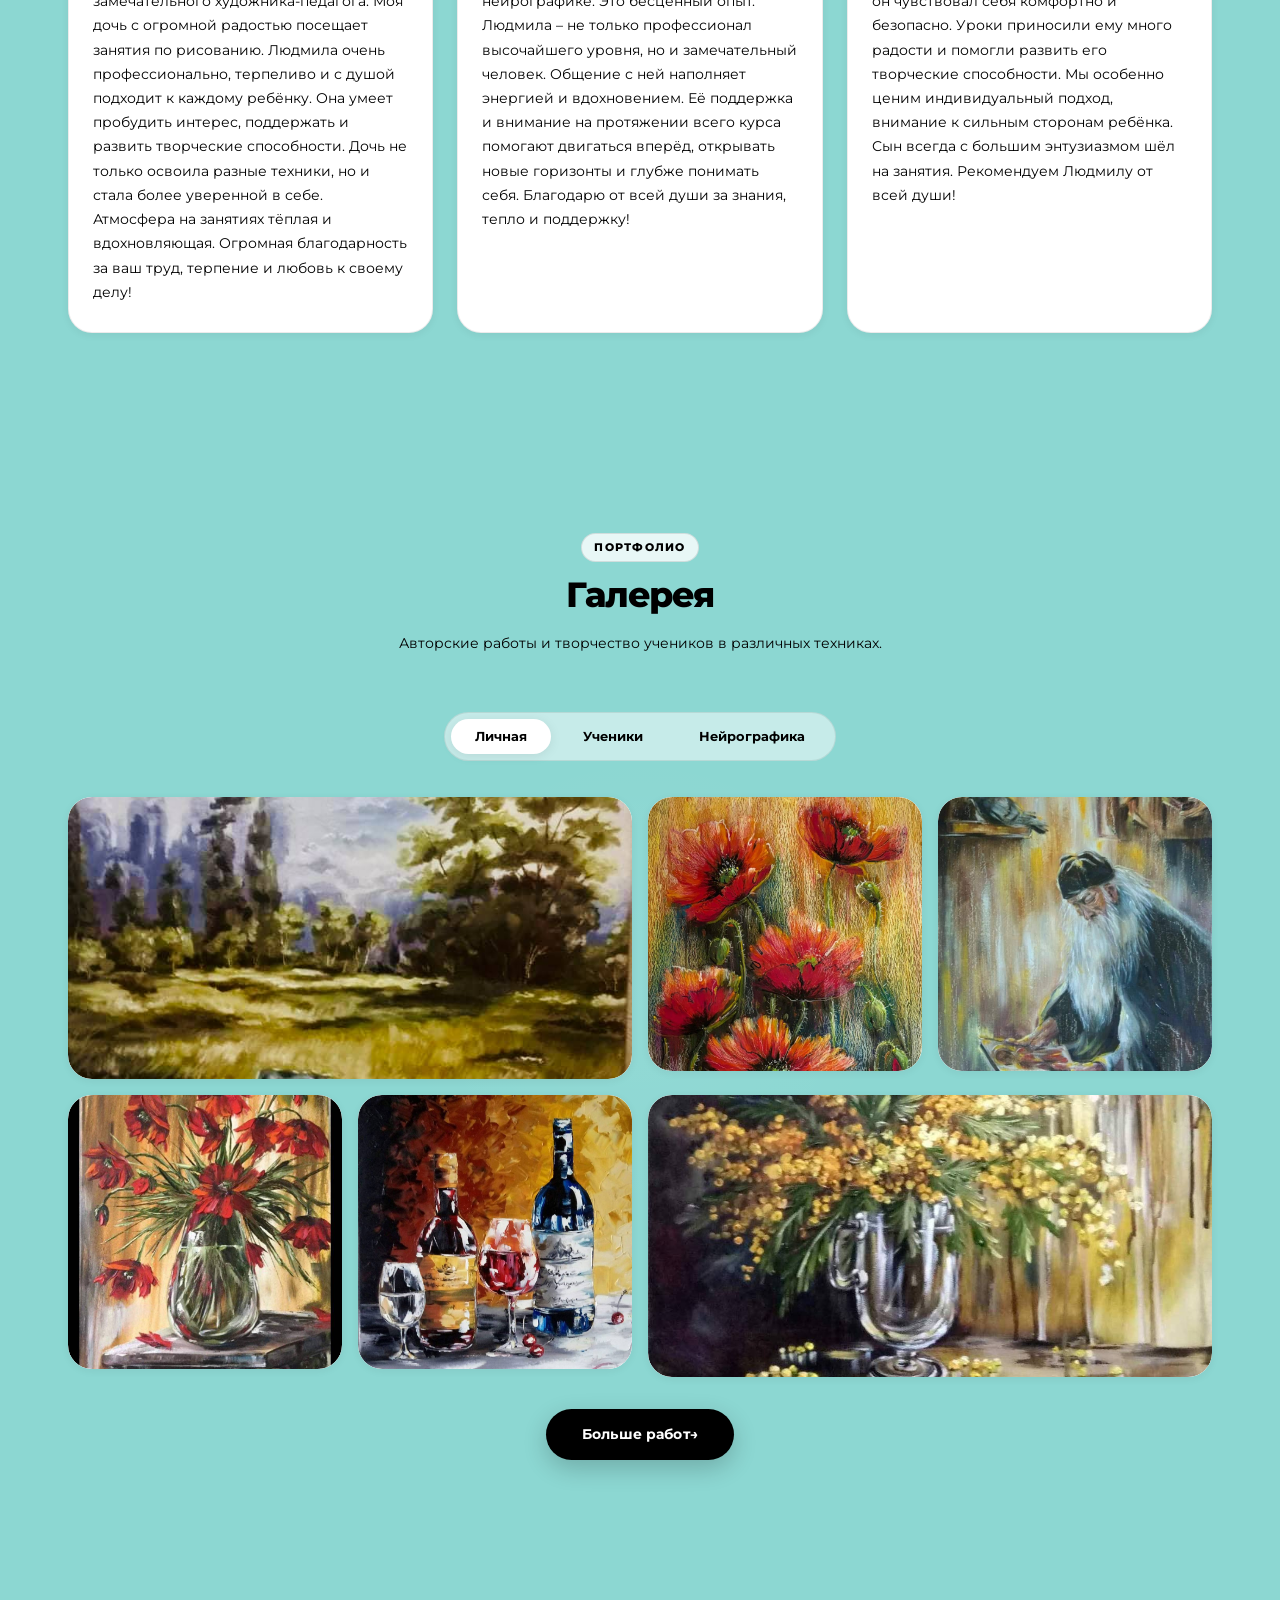
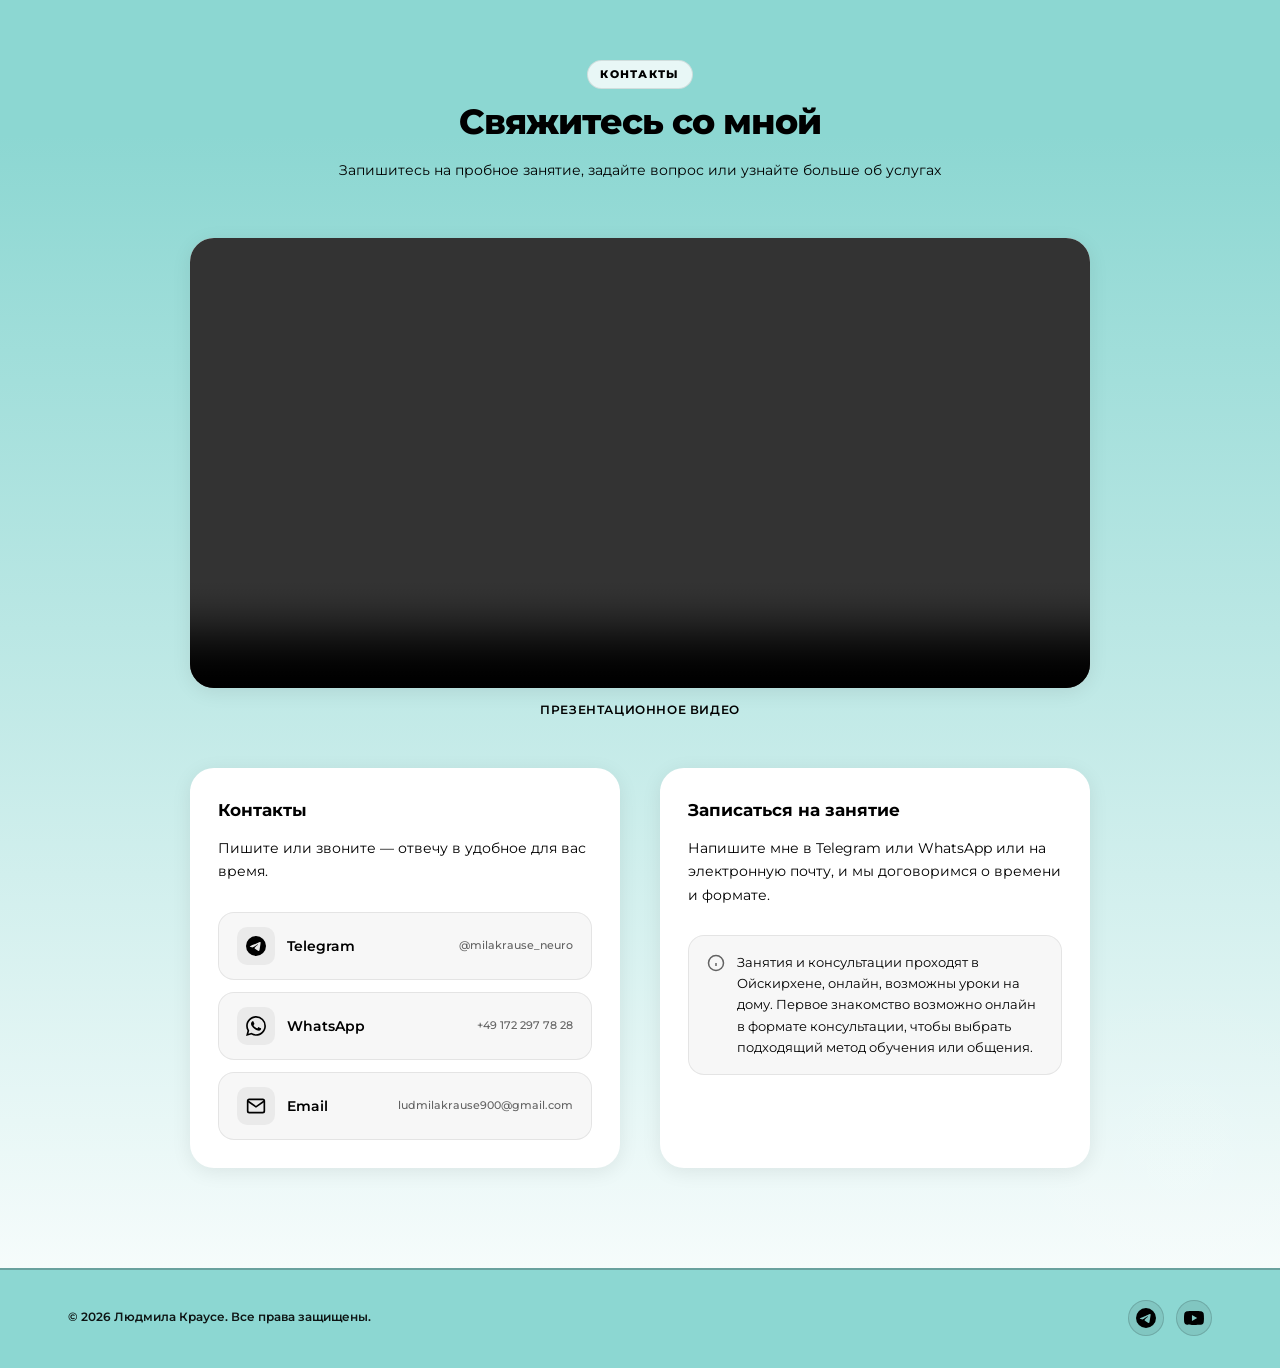
==== commit f96dfdc0: "Update index.html" ====
--- a/index.html
+++ b/index.html
@@ -20,8 +20,8 @@
             <nav class="nav" id="nav">
                 <a href="#about" data-i18n="nav_about">Обо мне</a>
                 <a href="#services" data-i18n="nav_services">Услуги</a>
+                <a href="#reviews" data-i18n="nav_reviews">Отзывы</a>
                 <a href="#gallery" data-i18n="nav_gallery">Галерея</a>
-                <a href="#reviews" data-i18n="nav_reviews">Отзывы</a>
                 <a href="#contact" data-i18n="nav_contact">Контакты</a>
             </nav>
             <div class="header-right">
@@ -219,7 +219,7 @@
         </div>
     </section>
 
-    <!-- Contact (с видео внутри) -->
+    <!-- Contact -->
     <section class="contact" id="contact">
         <div class="contact-blob"></div>
         <div class="container">
@@ -229,7 +229,7 @@
                 <p class="section-subtitle" data-i18n="contact_subtitle">Запишитесь на пробное занятие, задайте вопрос или узнайте больше об услугах</p>
             </div>
 
-            <!-- ВИДЕО-БЛОК (внутри контактов) -->
+            <!-- ВИДЕО-БЛОК -->
             <div class="contact-video-wrapper">
                 <video id="aboutVideo" controls playsinline preload="metadata">
                     <source src="images/movie1.mp4" type="video/mp4" id="videoSource">
@@ -243,14 +243,14 @@
                     <h3 data-i18n="contact_info_title">Контакты</h3>
                     <p data-i18n="contact_info_text">Пишите или звоните — отвечу в удобное для вас время.</p>
                     <div class="contact-links">
-                        <a href="https://t.me/milakrause_neuro" target="_blank" class="contact-link contact-link-tg">
+                        <a href="https://t.me/milakrause_neuro" target="_blank" class="contact-link contact-link-tg" id="tgLink" onclick="incrementCounter('tg_click')">
                             <span class="contact-link-icon">
                                 <svg width="20" height="20" viewBox="0 0 24 24" fill="currentColor"><path d="M11.944 0A12 12 0 0 0 0 12a12 12 0 0 0 12 12 12 12 0 0 0 12-12A12 12 0 0 0 12 0a12 12 0 0 0-.056 0zm4.962 7.224c.1-.002.321.023.465.14a.506.506 0 0 1 .171.325c.016.093.036.306.02.472-.18 1.898-.962 6.502-1.36 8.627-.168.9-.499 1.201-.82 1.23-.696.065-1.225-.46-1.9-.902-1.056-.693-1.653-1.124-2.678-1.8-1.185-.78-.417-1.21.258-1.91.177-.184 3.247-2.977 3.307-3.23.007-.032.014-.15-.056-.212s-.174-.041-.249-.024c-.106.024-1.793 1.14-5.061 3.345-.48.33-.913.49-1.302.48-.428-.008-1.252-.241-1.865-.44-.752-.245-1.349-.374-1.297-.789.027-.216.325-.437.893-.663 3.498-1.524 5.83-2.529 6.998-3.014 3.332-1.386 4.025-1.627 4.476-1.635z"/></svg>
                             </span>
                             <span>Telegram</span>
                             <span class="contact-link-detail">@milakrause_neuro</span>
                         </a>
-                        <a href="https://wa.me/491722977828" target="_blank" class="contact-link contact-link-wa">
+                        <a href="https://wa.me/491722977828" target="_blank" class="contact-link contact-link-wa" id="waLink" onclick="incrementCounter('wa_click')">
                             <span class="contact-link-icon">
                                 <svg width="20" height="20" viewBox="0 0 24 24" fill="currentColor"><path d="M17.472 14.382c-.297-.149-1.758-.867-2.03-.967-.273-.099-.471-.148-.67.15-.197.297-.767.966-.94 1.164-.173.199-.347.223-.644.075-.297-.15-1.255-.463-2.39-1.475-.883-.788-1.48-1.761-1.653-2.059-.173-.297-.018-.458.13-.606.134-.133.298-.347.446-.52.149-.174.198-.298.298-.497.099-.198.05-.371-.025-.52-.075-.149-.669-1.612-.916-2.207-.242-.579-.487-.5-.669-.51-.173-.008-.371-.01-.57-.01-.198 0-.52.074-.792.372-.272.297-1.04 1.016-1.04 2.479 0 1.462 1.065 2.875 1.213 3.074.149.198 2.096 3.2 5.077 4.487.709.306 1.262.489 1.694.625.712.227 1.36.195 1.871.118.571-.085 1.758-.719 2.006-1.413.248-.694.248-1.289.173-1.413-.074-.124-.272-.198-.57-.347m-5.421 7.403h-.004a9.87 9.87 0 01-5.031-1.378l-.361-.214-3.741.982.998-3.648-.235-.374a9.86 9.86 0 01-1.51-5.26c.001-5.45 4.436-9.884 9.888-9.884 2.64 0 5.122 1.03 6.988 2.898a9.825 9.825 0 012.893 6.994c-.003 5.45-4.437 9.884-9.885 9.884m8.413-18.297A11.815 11.815 0 0012.05 0C5.495 0 .16 5.335.157 11.892c0 2.096.547 4.142 1.588 5.945L.057 24l6.305-1.654a11.882 11.882 0 005.683 1.448h.005c6.554 0 11.89-5.335 11.893-11.893a11.821 11.821 0 00-3.48-8.413z"/></svg>
                             </span>
@@ -285,7 +285,7 @@
             <div class="footer-inner">
                 <p data-i18n="footer_text">© 2026 Людмила Краусе. Все права защищены.</p>
                 <div class="footer-socials">
-                    <a href="https://t.me/milakrause_neuro" target="_blank" class="footer-social" aria-label="Telegram">
+                    <a href="https://t.me/milakrause_neuro" target="_blank" class="footer-social" aria-label="Telegram" onclick="incrementCounter('tg_click')">
                         <svg width="20" height="20" viewBox="0 0 24 24" fill="currentColor"><path d="M11.944 0A12 12 0 0 0 0 12a12 12 0 0 0 12 12 12 12 0 0 0 12-12A12 12 0 0 0 12 0a12 12 0 0 0-.056 0zm4.962 7.224c.1-.002.321.023.465.14a.506.506 0 0 1 .171.325c.016.093.036.306.02.472-.18 1.898-.962 6.502-1.36 8.627-.168.9-.499 1.201-.82 1.23-.696.065-1.225-.46-1.9-.902-1.056-.693-1.653-1.124-2.678-1.8-1.185-.78-.417-1.21.258-1.91.177-.184 3.247-2.977 3.307-3.23.007-.032.014-.15-.056-.212s-.174-.041-.249-.024c-.106.024-1.793 1.14-5.061 3.345-.48.33-.913.49-1.302.48-.428-.008-1.252-.241-1.865-.44-.752-.245-1.349-.374-1.297-.789.027-.216.325-.437.893-.663 3.498-1.524 5.83-2.529 6.998-3.014 3.332-1.386 4.025-1.627 4.476-1.635z"/></svg>
                     </a>
                     <a href="https://youtube.com/@mila-blogerscha-na-velike?si=p_dONf7LQTGXQcqg" target="_blank" class="footer-social" aria-label="YouTube">
--- a/styles.css
+++ b/styles.css
@@ -66,8 +66,8 @@
     --t: all 0.3s cubic-bezier(0.4, 0, 0.2, 1);
     --t-slow: all 0.5s cubic-bezier(0.4, 0, 0.2, 1);
 
-    /* ===== ФОН САЙТА – ГРАДИЕНТ СЛЕВА СВЕРХУ ВНИЗ ===== */
-    --bg-primary: linear-gradient(180deg, #8bd6d2 0%, #ffffff 100%);
+    /* ===== ФОН САЙТА – 80% #8cd7d2, 20% белый ===== */
+    --bg-primary: linear-gradient(180deg, #8cd7d2 0%, #8cd7d2 80%, #ffffff 100%);
     --bg-surface: #ffffff;
 }
 
@@ -540,6 +540,59 @@
 }
 
 /* ============================================
+   REVIEWS — карточки в 3 колонки (как услуги)
+   ============================================ */
+.reviews { padding: 100px 0; position: relative; overflow: hidden; background: transparent; }
+.reviews-blob {
+    position: absolute; top: -100px; left: -100px; width: 400px; height: 400px;
+    background: radial-gradient(circle, rgba(255,255,255,0.2) 0%, transparent 70%);
+    pointer-events: none; opacity: 0.6;
+}
+.reviews-grid {
+    display: grid;
+    grid-template-columns: repeat(3, 1fr);
+    gap: 24px;
+    position: relative;
+    z-index: 1;
+}
+.review-card {
+    background: var(--bg-surface);
+    border: 1px solid rgba(0,0,0,0.08);
+    border-radius: var(--r-lg);
+    padding: 28px 24px;
+    box-shadow: var(--shadow-sm);
+    transition: var(--t-slow);
+    position: relative;
+    overflow: hidden;
+}
+.review-card::before {
+    content: '';
+    position: absolute;
+    top: 0;
+    left: 0;
+    right: 0;
+    height: 3px;
+    background: var(--black);
+    transform: scaleX(0);
+    transform-origin: left;
+    transition: var(--t-slow);
+}
+.review-card:hover {
+    transform: translateY(-6px);
+    box-shadow: var(--shadow-lg);
+    border-color: rgba(0,0,0,0.15);
+}
+.review-card:hover::before {
+    transform: scaleX(1);
+}
+.review-text {
+    font-size: 0.95rem;
+    line-height: 1.7;
+    color: var(--black);
+    font-weight: 400;
+}
+
+/* ============================================
    CONTACT (с видео внутри)
    ============================================ */
 .contact { padding: 100px 0; position: relative; overflow: hidden; background: transparent; }
@@ -551,8 +604,8 @@
 
 /* ВИДЕО-БЛОК ВНУТРИ КОНТАКТОВ */
 .contact-video-wrapper {
-    max-width: 900px;            /* ограничение ширины 900px */
-    margin: 40px auto 48px;      /* отступ сверху и снизу */
+    max-width: 900px;
+    margin: 40px auto 48px;
     text-align: center;
 }
 .contact-video-wrapper video {
@@ -567,7 +620,7 @@
     font-size: 0.8rem;
     font-weight: 600;
     color: var(--black);
-    margin-top: 12px;            /* подпись под видео */
+    margin-top: 12px;
     text-transform: uppercase;
     letter-spacing: 0.05em;
 }
@@ -634,36 +687,84 @@
 .contact-note svg { flex-shrink: 0; color: var(--black); margin-top: 2px; opacity: 0.6; }
 
 /* ============================================
-   FOOTER
+   FOOTER — #8cd7d2, полоска чёрная
    ============================================ */
 .footer {
-    padding: 32px 0; background: var(--gradient-footer); color: var(--white);
-    position: relative; overflow: hidden;
+    padding: 32px 0;
+    background: #8cd7d2;
+    color: var(--black);
+    position: relative;
+    overflow: hidden;
 }
 .footer::before {
-    content: ''; position: absolute; top: 0; left: 0; right: 0; height: 3px;
-    background: var(--gradient-rainbow); opacity: 0.6;
-}
-.footer-inner { display: flex; align-items: center; justify-content: space-between; gap: 24px; flex-wrap: wrap; position: relative; z-index: 1; }
-.footer p { font-size: 0.78rem; font-weight: 400; opacity: 0.8; }
+    content: '';
+    position: absolute;
+    top: 0;
+    left: 0;
+    right: 0;
+    height: 2px;
+    background: #000000;
+    opacity: 0.25;
+}
+.footer-inner {
+    display: flex;
+    align-items: center;
+    justify-content: space-between;
+    gap: 24px;
+    flex-wrap: wrap;
+    position: relative;
+    z-index: 1;
+}
+.footer p {
+    font-size: 0.78rem;
+    font-weight: 600;
+    opacity: 0.9;
+    color: var(--black);
+}
 
 .footer-socials { display: flex; gap: 12px; }
 .footer-social {
     display: flex; align-items: center; justify-content: center;
     width: 36px; height: 36px; border-radius: 50%;
-    background: rgba(255,255,255,0.1); border: 1px solid rgba(255,255,255,0.2);
-    color: var(--white); transition: var(--t); text-decoration: none;
+    background: rgba(0,0,0,0.08);
+    border: 1px solid rgba(0,0,0,0.15);
+    color: var(--black);
+    transition: var(--t);
+    text-decoration: none;
 }
 .footer-social:hover {
-    background: var(--white);
-    border-color: var(--white);
-    color: var(--black);
+    background: var(--black);
+    border-color: var(--black);
+    color: var(--white);
     transform: translateY(-3px) scale(1.1);
-    box-shadow: 0 4px 16px rgba(0,0,0,0.2);
-}
-
-/* ============================================
-   ТЁМНАЯ ТЕМА — текст белый, фон тёмный
+    box-shadow: 0 4px 16px rgba(0,0,0,0.15);
+}
+
+/* Тёмная тема для футера */
+body.dark-theme .footer {
+    background: linear-gradient(135deg, #2a2a2a 0%, #3C3C3C 50%, #2a2a2a 100%);
+    color: #f0f0f0;
+}
+body.dark-theme .footer::before {
+    background: #000000;
+    opacity: 0.5;
+}
+body.dark-theme .footer p {
+    color: rgba(255,255,255,0.8);
+}
+body.dark-theme .footer-social {
+    background: rgba(255,255,255,0.1);
+    border-color: rgba(255,255,255,0.2);
+    color: #ffffff;
+}
+body.dark-theme .footer-social:hover {
+    background: #ffffff;
+    border-color: #ffffff;
+    color: #3C3C3C;
+}
+
+/* ============================================
+   ТЁМНАЯ ТЕМА (остальные элементы)
    ============================================ */
 body.dark-theme {
     background: #3C3C3C;
@@ -742,6 +843,23 @@
 body.dark-theme .gallery-item:hover::after { opacity: 0.1; }
 body.dark-theme .gallery-placeholder { color: rgba(255,255,255,0.3); }
 
+/* Тёмная тема для отзывов */
+body.dark-theme .reviews { background: #3C3C3C; }
+body.dark-theme .reviews-blob { background: radial-gradient(circle, rgba(255,255,255,0.05) 0%, transparent 70%); }
+body.dark-theme .review-card {
+    background: #4a4a4a;
+    border-color: rgba(255,255,255,0.08);
+}
+body.dark-theme .review-card:hover {
+    border-color: rgba(255,255,255,0.2);
+}
+body.dark-theme .review-card::before {
+    background: #ffffff;
+}
+body.dark-theme .review-text {
+    color: #f0f0f0;
+}
+
 body.dark-theme .contact {
     background: #323232;
 }
@@ -807,24 +925,6 @@
     background: rgba(255,255,255,0.1);
     border-color: #ffffff;
     color: #ffffff;
-}
-
-body.dark-theme .footer {
-    background: linear-gradient(135deg, #2a2a2a 0%, #3C3C3C 50%, #2a2a2a 100%);
-}
-body.dark-theme .footer::before {
-    background: linear-gradient(90deg, transparent, #ffffff, transparent);
-    opacity: 0.3;
-}
-body.dark-theme .footer-social {
-    background: rgba(255,255,255,0.08);
-    border-color: rgba(255,255,255,0.15);
-    color: #ffffff;
-}
-body.dark-theme .footer-social:hover {
-    background: #ffffff;
-    border-color: #ffffff;
-    color: #3C3C3C;
 }
 
 body.dark-theme .nav.open {
@@ -1005,6 +1105,7 @@
     .about-grid { gap: 48px; }
     .gallery-grid { grid-template-columns: repeat(2, 1fr); }
     .gallery-item-wide { grid-column: span 2; aspect-ratio: 2/1; }
+    .reviews-grid { grid-template-columns: repeat(2, 1fr); }
 }
 
 @media (max-width: 768px) {
@@ -1031,6 +1132,7 @@
     .about-float-card { right: 10px; bottom: -10px; }
     .gallery-grid { grid-template-columns: 1fr 1fr; }
     .gallery-item-wide { grid-column: span 2; }
+    .reviews-grid { grid-template-columns: 1fr; }  /* на мобильных 1 колонка */
     .contact-grid { grid-template-columns: 1fr; }
     .stats { grid-template-columns: repeat(2, 1fr); }
     .footer-inner { flex-direction: column; text-align: center; }
